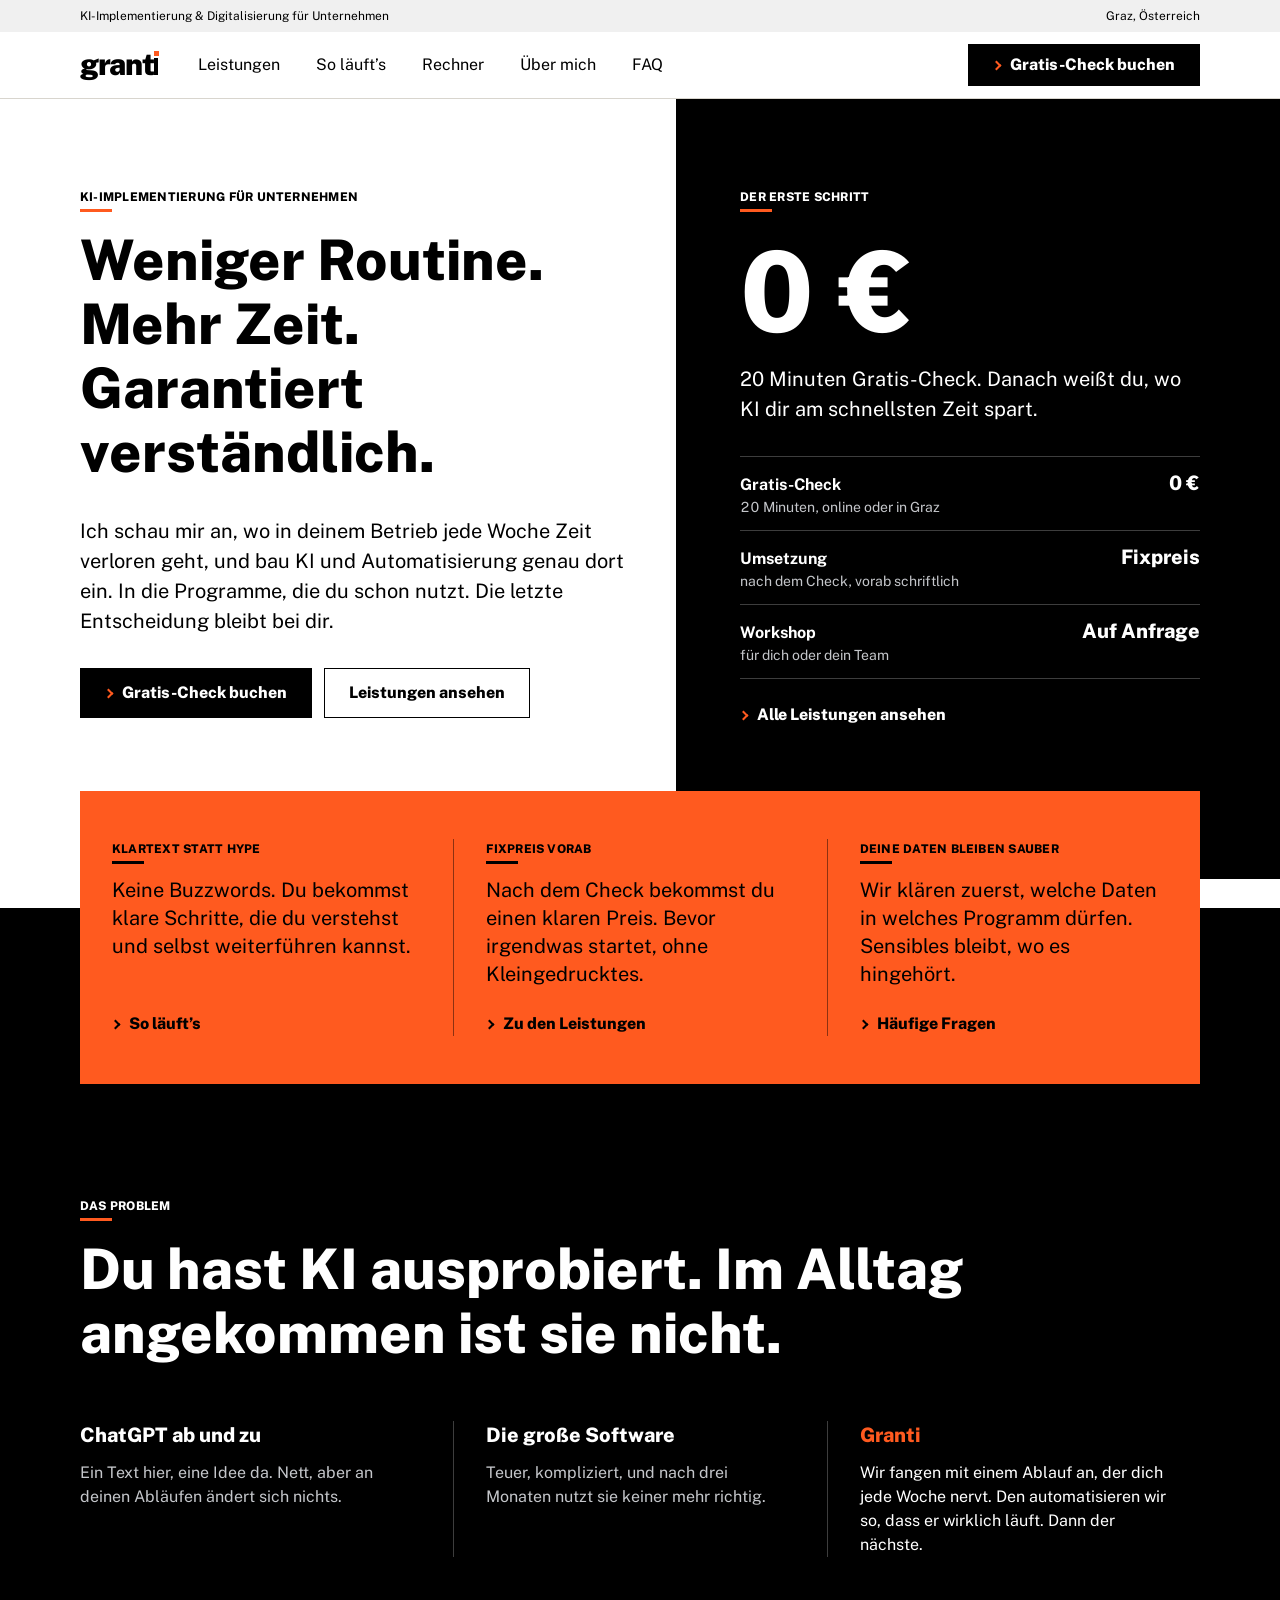
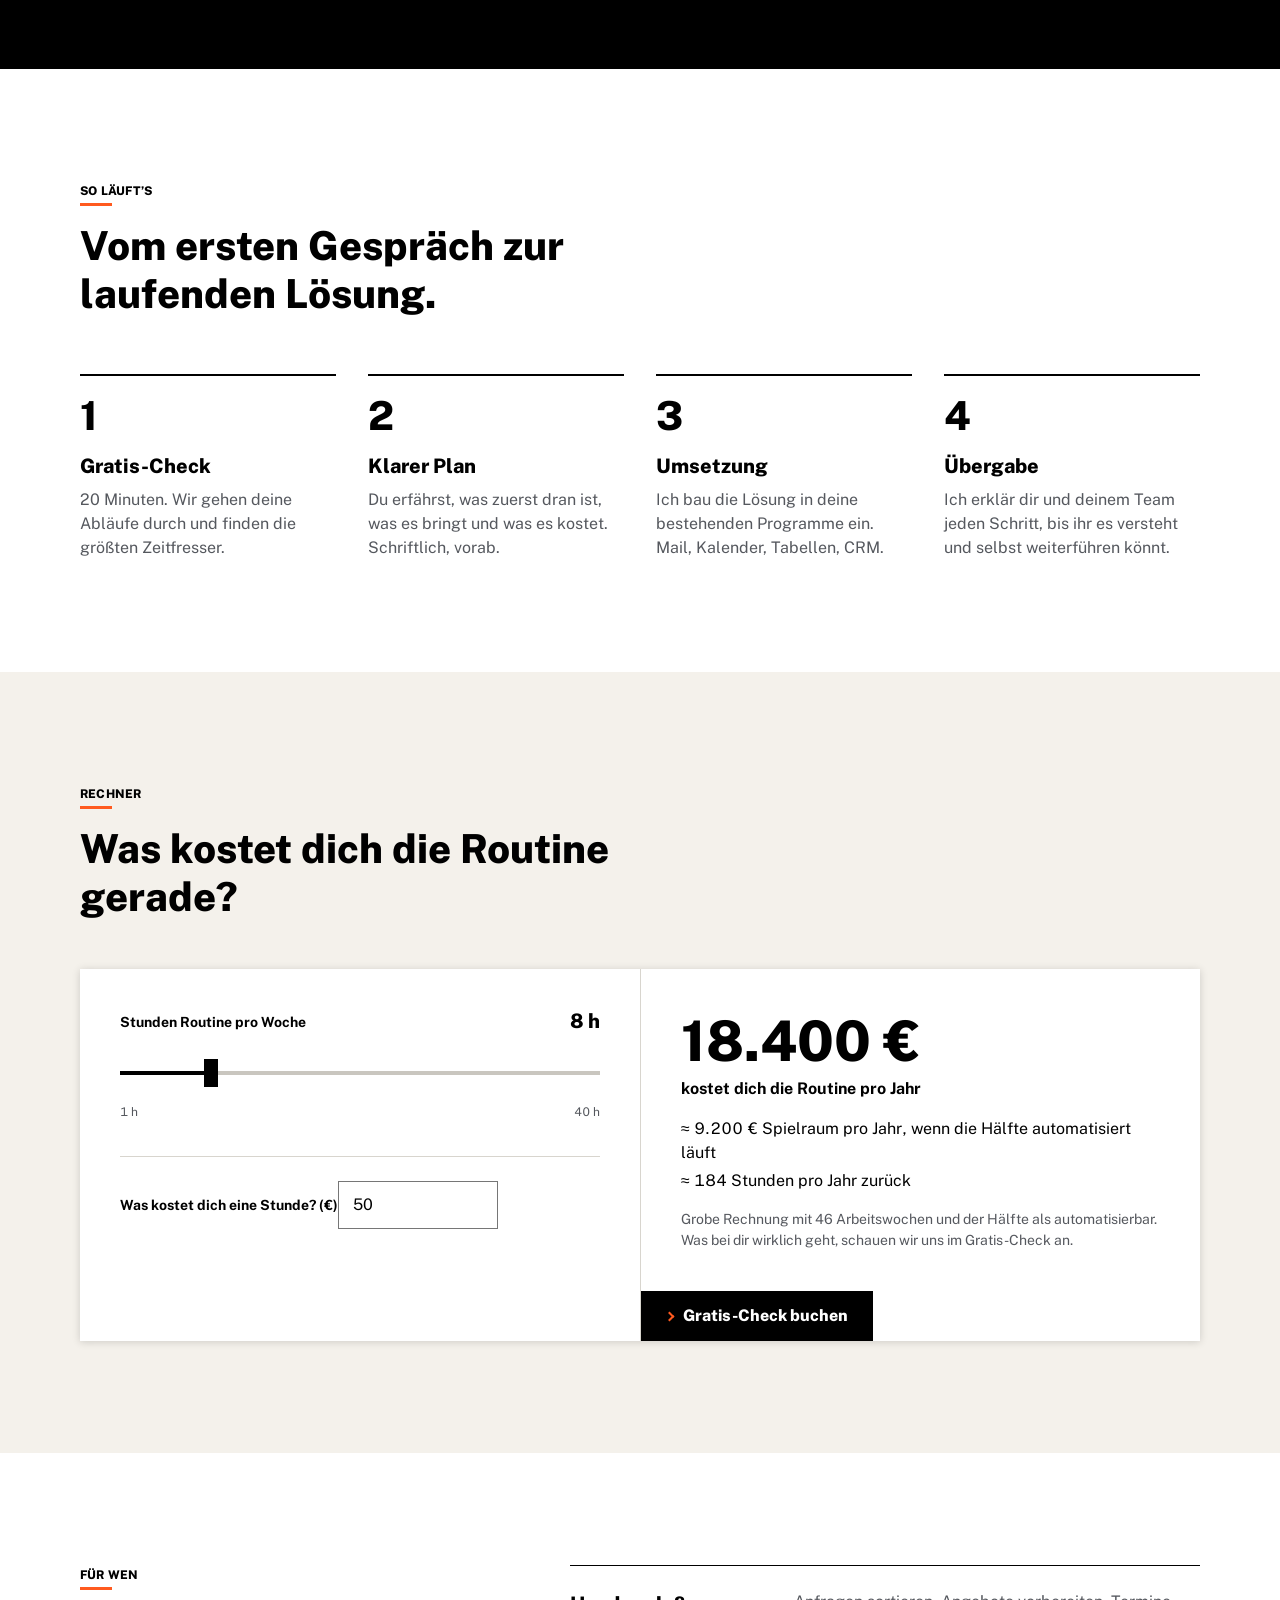
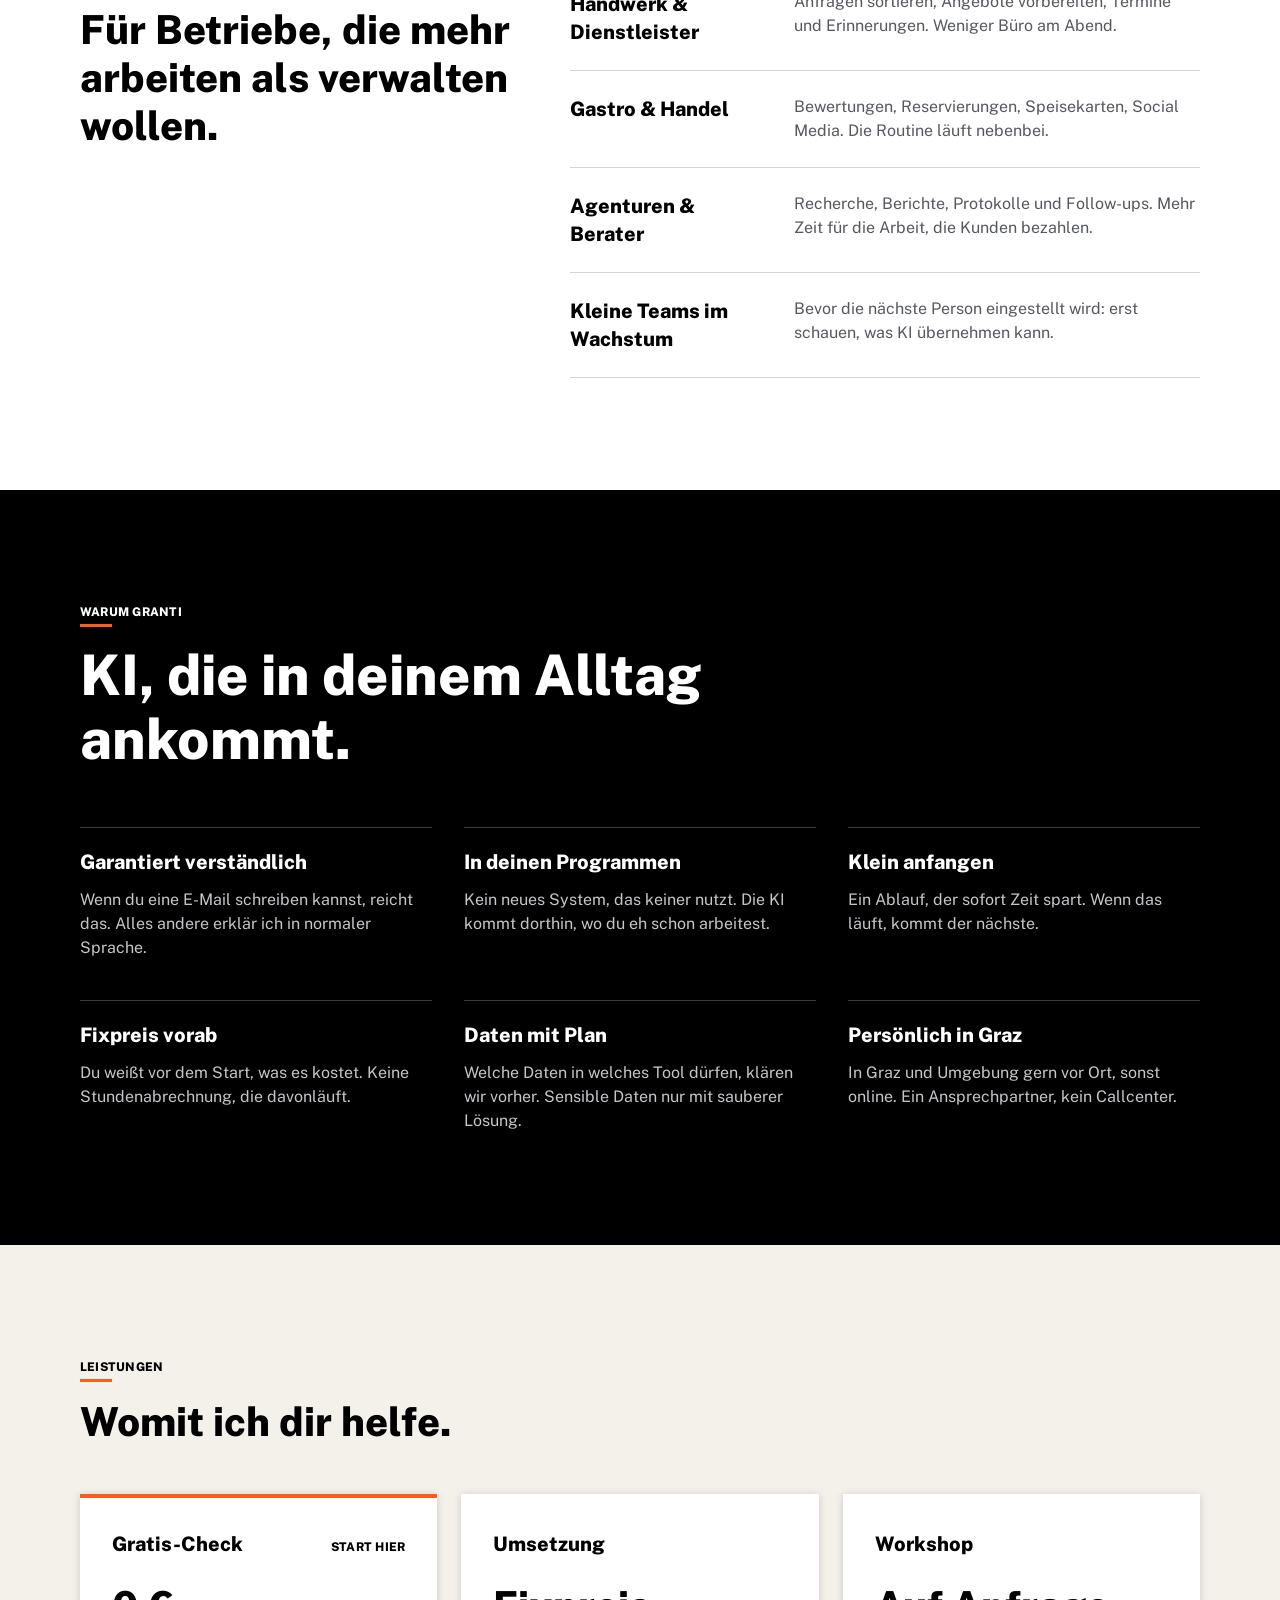
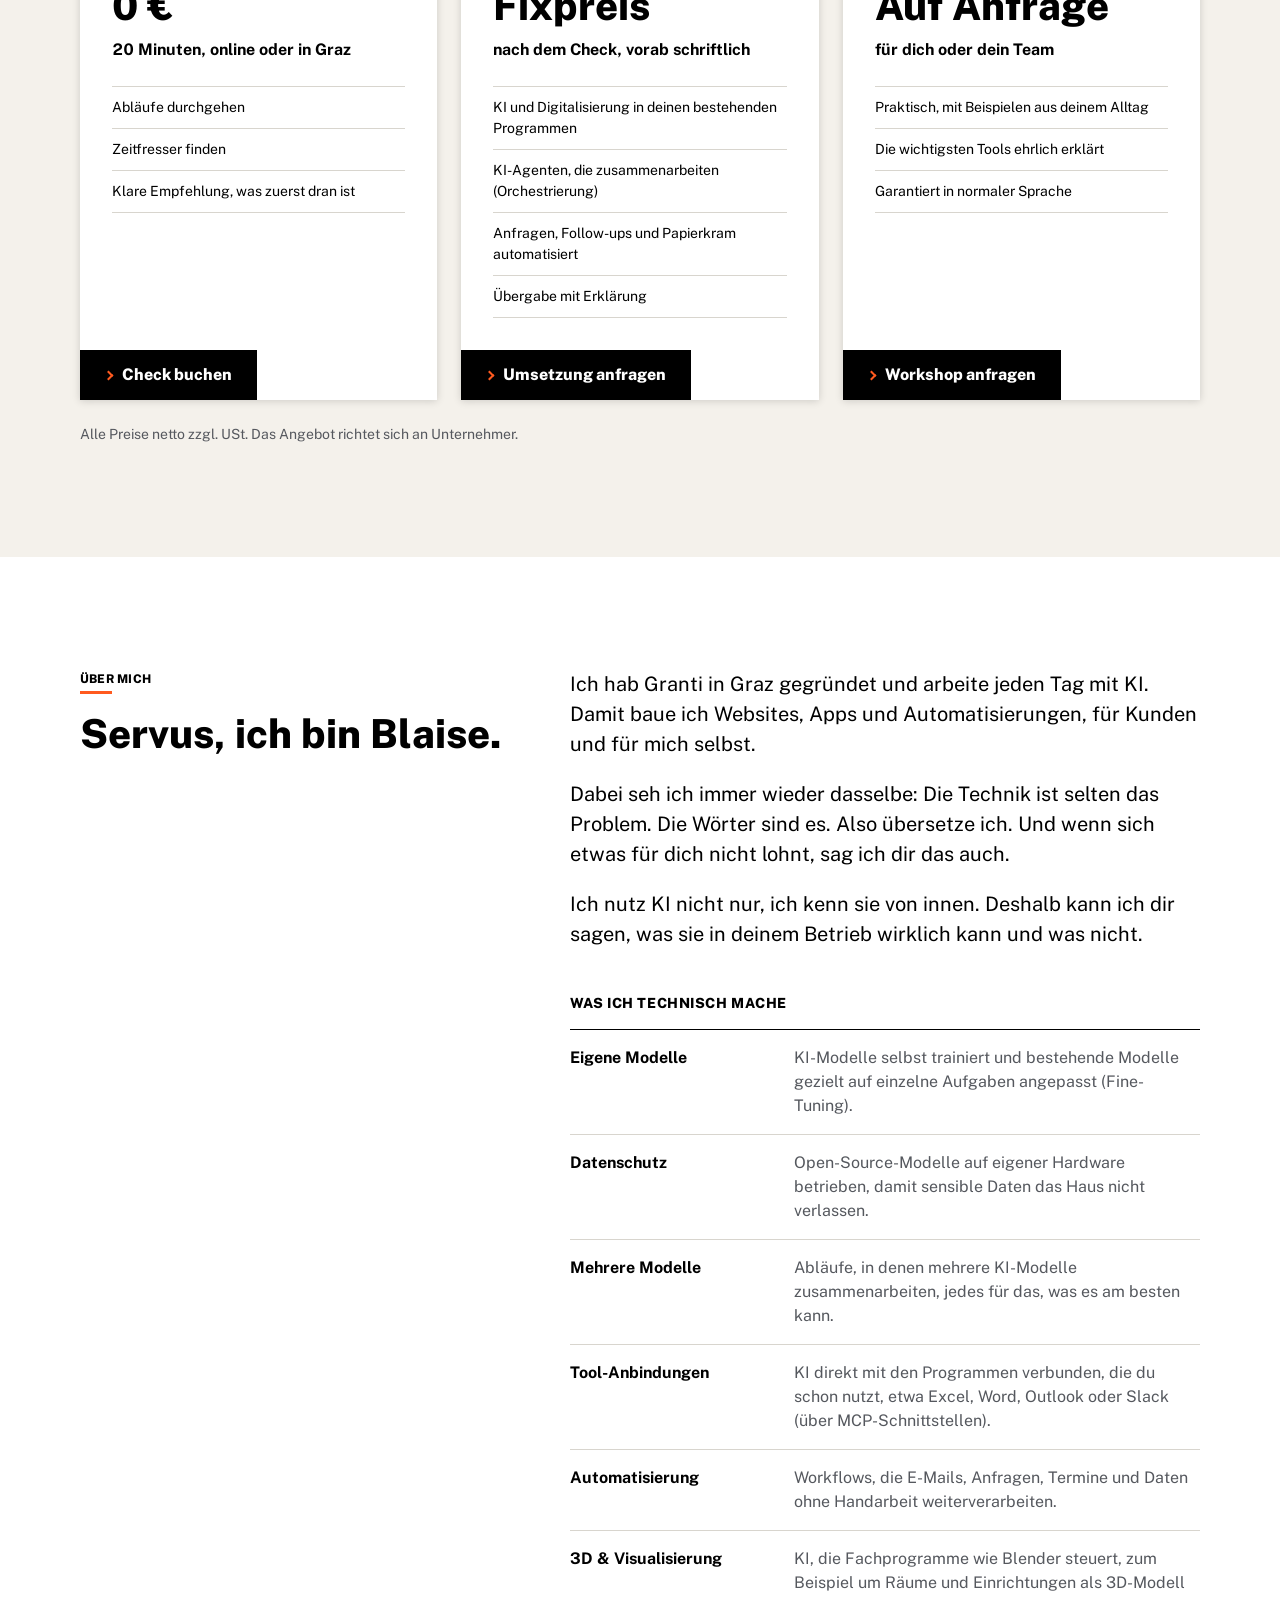
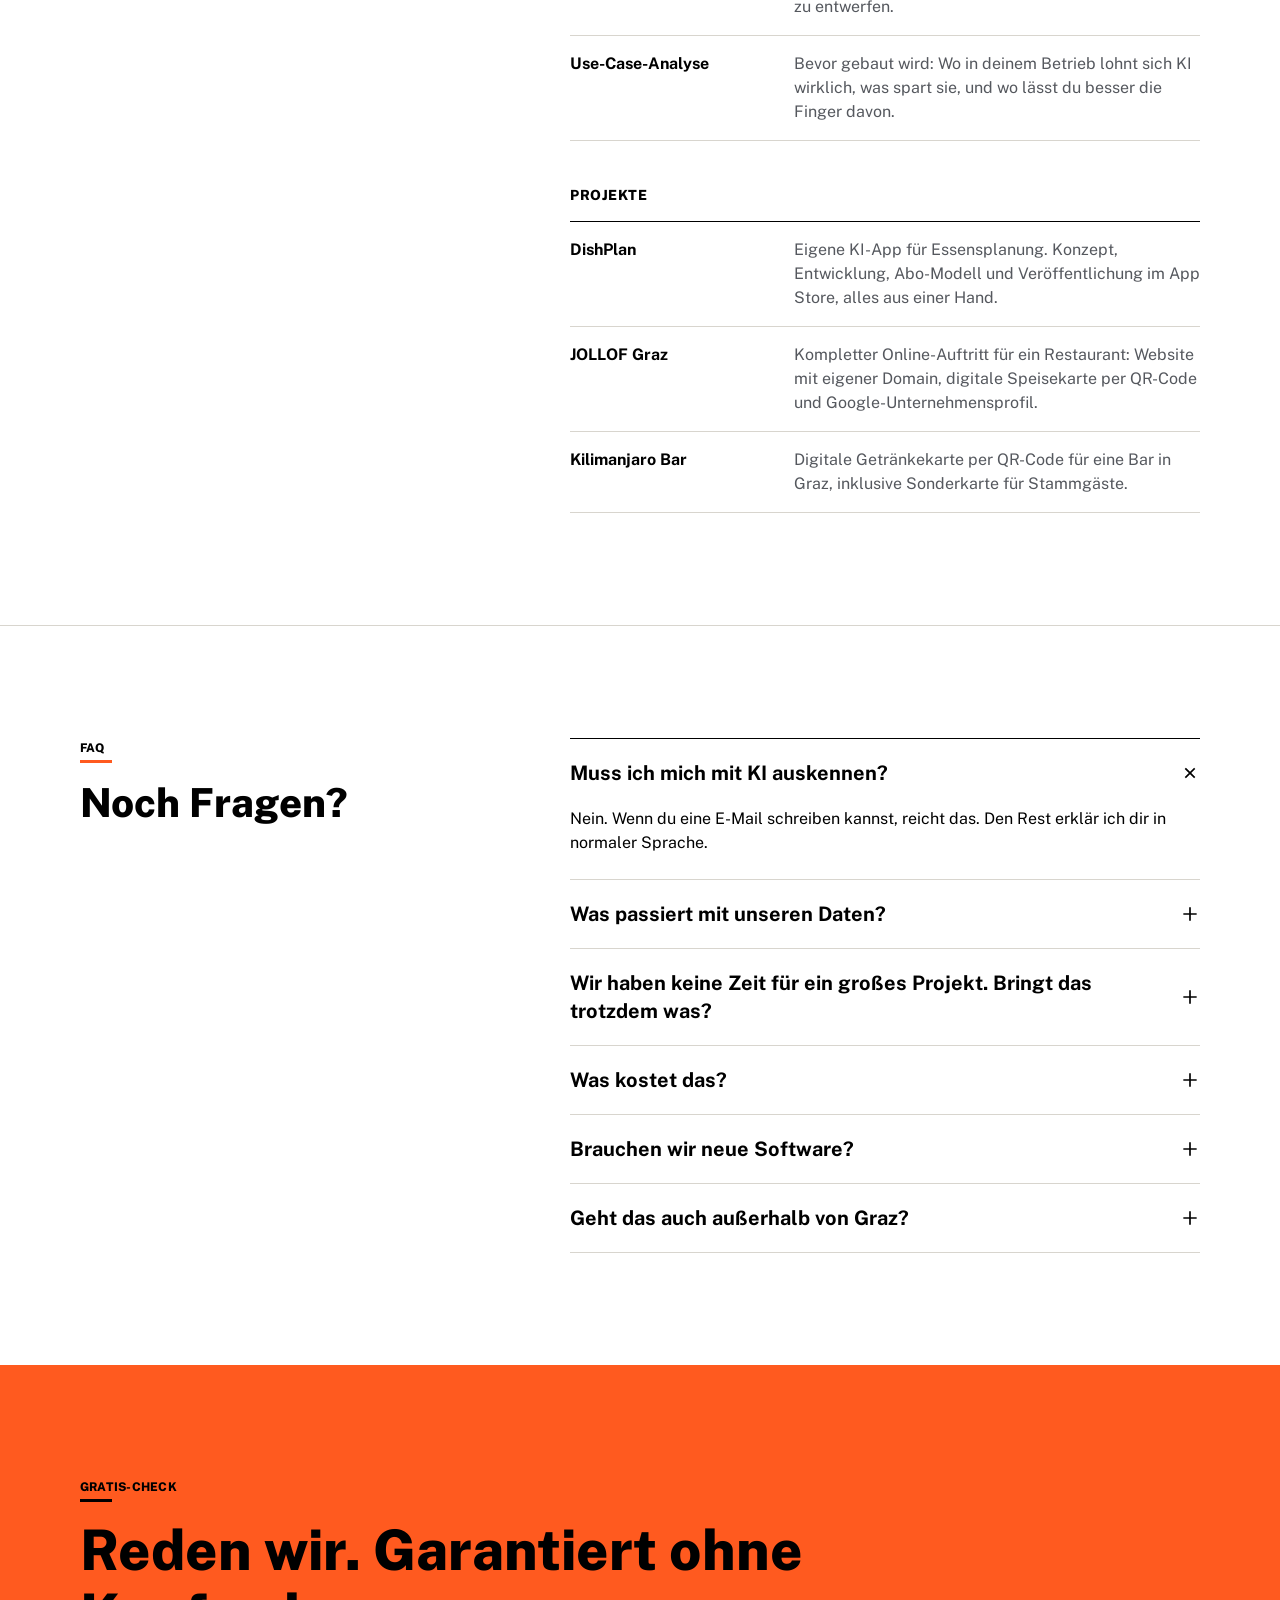
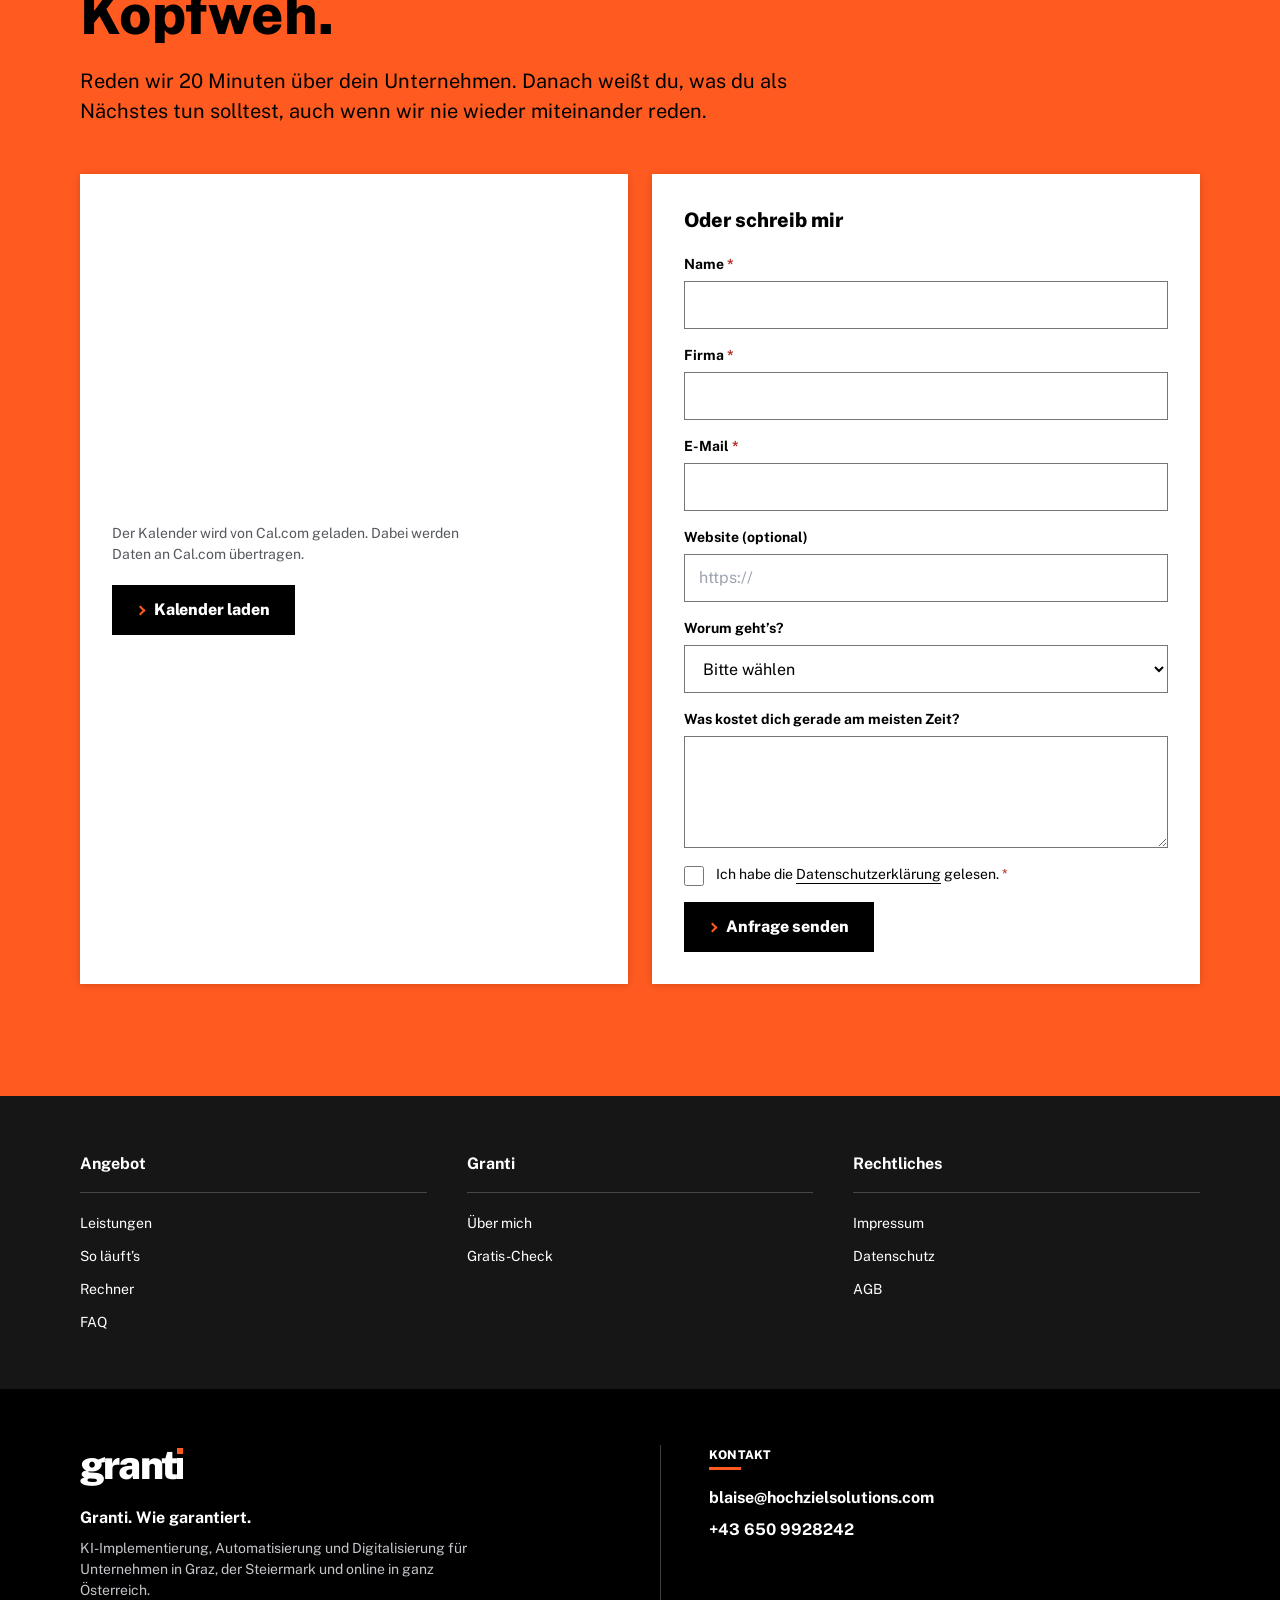
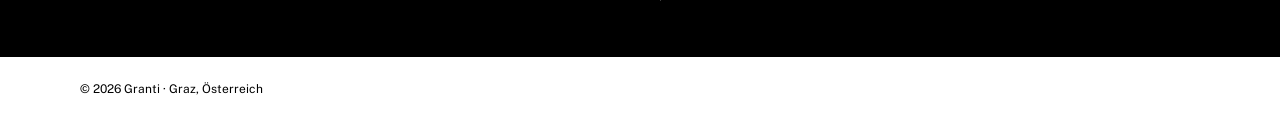
==== agb/index.html @ 9b416ae1 "Website-Update 2026-11-10 18:34" ====
<!doctype html>
<html lang="de-AT"><head>
<meta charset="utf-8">
<meta name="viewport" content="width=device-width, initial-scale=1, viewport-fit=cover">
<title>AGB | Granti</title>
<meta name="description" content="Allgemeine Geschäftsbedingungen von Granti.">
<link rel="canonical" href="https://granti.at/agb">
<meta name="theme-color" content="#ffffff">
<meta name="robots" content="index, follow">
<link rel="icon" href="/favicon.svg" type="image/svg+xml">
<link rel="icon" href="/favicon-32.png" sizes="32x32" type="image/png">
<link rel="icon" href="/favicon-16.png" sizes="16x16" type="image/png">
<link rel="apple-touch-icon" href="/favicon-180.png">
<meta property="og:type" content="website">
<meta property="og:site_name" content="Granti">
<meta property="og:locale" content="de_AT">
<meta property="og:url" content="https://granti.at/agb">
<meta property="og:title" content="AGB | Granti">
<meta property="og:description" content="Allgemeine Geschäftsbedingungen von Granti.">
<meta property="og:image" content="https://granti.at/og.png">
<meta property="og:image:width" content="1200">
<meta property="og:image:height" content="630">
<meta name="twitter:card" content="summary_large_image">
<script type="application/ld+json">
{"@context":"https://schema.org","@graph":[
{"@type":"ProfessionalService","name":"Granti","url":"https://granti.at/","logo":"https://granti.at/favicon-512.png","email":"blaise@hochzielsolutions.com","telephone":"+436509928242","address":{"@type":"PostalAddress","streetAddress":"Schönaugasse 21/10","postalCode":"8010","addressLocality":"Graz","addressCountry":"AT"},"areaServed":"AT"},
{"@type":"Service","name":"KI-Implementierung und Automatisierung","serviceType":"KI-Implementierung","provider":{"@type":"Organization","name":"Granti"},"areaServed":"AT"}
]}
</script>
  <script type="module" crossorigin="" src="/assets/index-zB7XPQHR.js"></script>
  <link rel="stylesheet" crossorigin="" href="/assets/index-B9J1u47z.css">
<link rel="preload" href="/assets/public-sans-latin-wght-normal-DdeTHZLK.woff2" as="font" type="font/woff2" crossorigin=""></head>
<body>
<div id="root"><a href="#inhalt" class="sr-only focus:not-sr-only focus:fixed focus:left-4 focus:top-4 focus:z-[60] btn btn-primary">Zum Inhalt springen</a><div class="wrap hidden h-8 items-center justify-between bg-[#f0f0f0] text-[12px] lg:flex"><span>KI-Implementierung &amp; Digitalisierung für Unternehmen</span><span>Graz, Österreich</span></div><header class="sticky top-0 z-40 border-b border-line bg-white"><div class="wrap flex h-[66px] items-center gap-10"><a class="mr-auto text-black no-underline lg:mr-0" aria-label="Granti, zur Startseite" href="/" data-discover="true"><span class="inline-flex items-baseline font-[850] leading-none tracking-[-.045em] text-[30px]" aria-label="granti">grant<span aria-hidden="true" class="relative ml-[.035em] inline-block h-[.535em] w-[.135em] bg-current"><span class="absolute left-[-.01em] top-[-.235em] h-[.155em] w-[.155em] bg-[#ff5a1f]"></span></span></span></a><nav aria-label="Hauptmenü" class="mr-auto hidden items-center gap-9 lg:flex"><a class="text-[16px] text-black no-underline underline-offset-[22px] hover:underline hover:decoration-2" href="/#leistungen" data-discover="true">Leistungen</a><a class="text-[16px] text-black no-underline underline-offset-[22px] hover:underline hover:decoration-2" href="/#ablauf" data-discover="true">So läuft’s</a><a class="text-[16px] text-black no-underline underline-offset-[22px] hover:underline hover:decoration-2" href="/#rechner" data-discover="true">Rechner</a><a class="text-[16px] text-black no-underline underline-offset-[22px] hover:underline hover:decoration-2" href="/#ueber-mich" data-discover="true">Über mich</a><a class="text-[16px] text-black no-underline underline-offset-[22px] hover:underline hover:decoration-2" href="/#faq" data-discover="true">FAQ</a></nav><a class="btn btn-primary hidden !min-h-[42px] !py-2 sm:inline-flex" href="/#termin" data-discover="true">Gratis-Check buchen</a><button type="button" class="btn btn-ghost !min-h-[44px] !w-[44px] !p-0 lg:hidden" aria-label="Menü öffnen" aria-expanded="false"><svg width="24" height="24" viewBox="0 0 24 24" fill="none" stroke="currentColor" stroke-width="2" stroke-linecap="square" aria-hidden="true"><path d="M4 7h16M4 12h16M4 17h16"></path></svg></button></div></header><main id="inhalt"><section class="wrap py-14 lg:py-20"><div class="max-w-[860px]"><h1>AGB</h1><div class="mt-10 grid gap-8 border-t border-black pt-8"><section><h2 class="!text-[20px] !leading-[28px]">Geltungsbereich</h2><div class="mt-3 grid gap-2"><p>Diese AGB gelten nur für Unternehmer. <span class="ph">[TEXT]</span></p></div></section><section><h2 class="!text-[20px] !leading-[28px]">Leistungsbeschreibung</h2><div class="mt-3 grid gap-2"><p><span class="ph">[TEXT]</span></p></div></section><section><h2 class="!text-[20px] !leading-[28px]">Angebot und Fixpreis</h2><div class="mt-3 grid gap-2"><p><span class="ph">[TEXT]</span></p></div></section><section><h2 class="!text-[20px] !leading-[28px]">Mitwirkung und Datenzugang</h2><div class="mt-3 grid gap-2"><p><span class="ph">[TEXT]</span></p></div></section><section><h2 class="!text-[20px] !leading-[28px]">Haftung</h2><div class="mt-3 grid gap-2"><p><span class="ph">[TEXT]</span></p></div></section><section><h2 class="!text-[20px] !leading-[28px]">Gerichtsstand</h2><div class="mt-3 grid gap-2"><p>Gerichtsstand ist Graz. <span class="ph">[TEXT]</span></p></div></section></div></div></section></main><footer><div class="on-ink wrap py-14"><nav aria-label="Fußzeile" class="grid gap-10 md:grid-cols-3"><div><p class="border-b border-line pb-4 font-bold">Angebot</p><ul class="mt-5 grid gap-3 text-[14px] leading-[21px]"><li><a class="text-white no-underline underline-offset-4 hover:underline" href="/#leistungen" data-discover="true">Leistungen</a></li><li><a class="text-white no-underline underline-offset-4 hover:underline" href="/#ablauf" data-discover="true">So läuft’s</a></li><li><a class="text-white no-underline underline-offset-4 hover:underline" href="/#rechner" data-discover="true">Rechner</a></li><li><a class="text-white no-underline underline-offset-4 hover:underline" href="/#faq" data-discover="true">FAQ</a></li></ul></div><div><p class="border-b border-line pb-4 font-bold">Granti</p><ul class="mt-5 grid gap-3 text-[14px] leading-[21px]"><li><a class="text-white no-underline underline-offset-4 hover:underline" href="/#ueber-mich" data-discover="true">Über mich</a></li><li><a class="text-white no-underline underline-offset-4 hover:underline" href="/#termin" data-discover="true">Gratis-Check</a></li></ul></div><div><p class="border-b border-line pb-4 font-bold">Rechtliches</p><ul class="mt-5 grid gap-3 text-[14px] leading-[21px]"><li><a class="text-white no-underline underline-offset-4 hover:underline" href="/impressum" data-discover="true">Impressum</a></li><li><a class="text-white no-underline underline-offset-4 hover:underline" href="/datenschutz" data-discover="true">Datenschutz</a></li><li><a class="text-white no-underline underline-offset-4 hover:underline" href="/agb" data-discover="true">AGB</a></li></ul></div></nav></div><div class="on-dark wrap grid gap-10 py-14 md:grid-cols-2"><div><span class="inline-flex items-baseline font-[850] leading-none tracking-[-.045em] text-[40px]" aria-label="granti">grant<span aria-hidden="true" class="relative ml-[.035em] inline-block h-[.535em] w-[.135em] bg-current"><span class="absolute left-[-.01em] top-[-.235em] h-[.155em] w-[.155em] bg-[#ff5a1f]"></span></span></span><p class="mt-5 font-bold">Granti. Wie garantiert.</p><p class="mt-2 max-w-[46ch] text-[14px] leading-[21px] text-muted">KI-Implementierung, Automatisierung und Digitalisierung für Unternehmen in Graz, der Steiermark und online in ganz Österreich.</p></div><div class="md:border-l md:border-line md:pl-12"><p class="eyebrow">Kontakt</p><p class="mt-4 font-bold"><a href="mailto:blaise@hochzielsolutions.com" class="text-white no-underline underline-offset-4 hover:underline">blaise@hochzielsolutions.com</a></p><p class="mt-2 font-bold"><a href="tel:+436509928242" class="text-white no-underline underline-offset-4 hover:underline">+43 650 9928242</a></p></div></div><div class="wrap py-5 text-[12px]">© 2026 Granti · Graz, Österreich</div></footer></div>


</body></html>
---- assets/index-B9J1u47z.css ----
@font-face{font-family:Public Sans Variable;font-style:normal;font-display:swap;font-weight:100 900;src:url(/assets/public-sans-vietnamese-wght-normal-CtlIRbEm.woff2)format("woff2-variations");unicode-range:U+102-103,U+110-111,U+128-129,U+168-169,U+1A0-1A1,U+1AF-1B0,U+300-301,U+303-304,U+308-309,U+323,U+329,U+1EA0-1EF9,U+20AB}@font-face{font-family:Public Sans Variable;font-style:normal;font-display:swap;font-weight:100 900;src:url(/assets/public-sans-latin-ext-wght-normal-MQgHevqp.woff2)format("woff2-variations");unicode-range:U+100-2BA,U+2BD-2C5,U+2C7-2CC,U+2CE-2D7,U+2DD-2FF,U+304,U+308,U+329,U+1D00-1DBF,U+1E00-1E9F,U+1EF2-1EFF,U+2020,U+20A0-20AB,U+20AD-20C0,U+2113,U+2C60-2C7F,U+A720-A7FF}@font-face{font-family:Public Sans Variable;font-style:normal;font-display:swap;font-weight:100 900;src:url(/assets/public-sans-latin-wght-normal-DdeTHZLK.woff2)format("woff2-variations");unicode-range:U+??,U+131,U+152-153,U+2BB-2BC,U+2C6,U+2DA,U+2DC,U+304,U+308,U+329,U+2000-206F,U+20AC,U+2122,U+2191,U+2193,U+2212,U+2215,U+FEFF,U+FFFD}*,:before,:after,::backdrop{--tw-border-spacing-x:0;--tw-border-spacing-y:0;--tw-translate-x:0;--tw-translate-y:0;--tw-rotate:0;--tw-skew-x:0;--tw-skew-y:0;--tw-scale-x:1;--tw-scale-y:1;--tw-pan-x: ;--tw-pan-y: ;--tw-pinch-zoom: ;--tw-scroll-snap-strictness:proximity;--tw-gradient-from-position: ;--tw-gradient-via-position: ;--tw-gradient-to-position: ;--tw-ordinal: ;--tw-slashed-zero: ;--tw-numeric-figure: ;--tw-numeric-spacing: ;--tw-numeric-fraction: ;--tw-ring-inset: ;--tw-ring-offset-width:0px;--tw-ring-offset-color:#fff;--tw-ring-color:#3b82f680;--tw-ring-offset-shadow:0 0 #0000;--tw-ring-shadow:0 0 #0000;--tw-shadow:0 0 #0000;--tw-shadow-colored:0 0 #0000;--tw-blur: ;--tw-brightness: ;--tw-contrast: ;--tw-grayscale: ;--tw-hue-rotate: ;--tw-invert: ;--tw-saturate: ;--tw-sepia: ;--tw-drop-shadow: ;--tw-backdrop-blur: ;--tw-backdrop-brightness: ;--tw-backdrop-contrast: ;--tw-backdrop-grayscale: ;--tw-backdrop-hue-rotate: ;--tw-backdrop-invert: ;--tw-backdrop-opacity: ;--tw-backdrop-saturate: ;--tw-backdrop-sepia: ;--tw-contain-size: ;--tw-contain-layout: ;--tw-contain-paint: ;--tw-contain-style: }*,:before,:after{box-sizing:border-box;border:0 solid #e5e7eb}:before,:after{--tw-content:""}html,:host{-webkit-text-size-adjust:100%;tab-size:4;font-feature-settings:normal;font-variation-settings:normal;-webkit-tap-highlight-color:transparent;font-family:ui-sans-serif,system-ui,sans-serif,Apple Color Emoji,Segoe UI Emoji,Segoe UI Symbol,Noto Color Emoji;line-height:1.5}body{line-height:inherit;margin:0}hr{height:0;color:inherit;border-top-width:1px}abbr:where([title]){-webkit-text-decoration:underline dotted;text-decoration:underline dotted}h1,h2,h3,h4,h5,h6{font-size:inherit;font-weight:inherit}a{color:inherit;-webkit-text-decoration:inherit;text-decoration:inherit}b,strong{font-weight:bolder}code,kbd,samp,pre{font-feature-settings:normal;font-variation-settings:normal;font-family:ui-monospace,SFMono-Regular,Menlo,Monaco,Consolas,Liberation Mono,Courier New,monospace;font-size:1em}small{font-size:80%}sub,sup{vertical-align:baseline;font-size:75%;line-height:0;position:relative}sub{bottom:-.25em}sup{top:-.5em}table{text-indent:0;border-color:inherit;border-collapse:collapse}button,input,optgroup,select,textarea{font-feature-settings:inherit;font-variation-settings:inherit;font-family:inherit;font-size:100%;font-weight:inherit;line-height:inherit;letter-spacing:inherit;color:inherit;margin:0;padding:0}button,select{text-transform:none}button,input:where([type=button]),input:where([type=reset]),input:where([type=submit]){-webkit-appearance:button;background-color:#0000;background-image:none}:-moz-focusring{outline:auto}:-moz-ui-invalid{box-shadow:none}progress{vertical-align:baseline}::-webkit-inner-spin-button{height:auto}::-webkit-outer-spin-button{height:auto}[type=search]{-webkit-appearance:textfield;outline-offset:-2px}::-webkit-search-decoration{-webkit-appearance:none}::-webkit-file-upload-button{-webkit-appearance:button;font:inherit}summary{display:list-item}blockquote,dl,dd,h1,h2,h3,h4,h5,h6,hr,figure,p,pre{margin:0}fieldset{margin:0;padding:0}legend{padding:0}ol,ul,menu{margin:0;padding:0;list-style:none}dialog{padding:0}textarea{resize:vertical}input::-moz-placeholder{opacity:1;color:#9ca3af}textarea::-moz-placeholder{opacity:1;color:#9ca3af}input::placeholder,textarea::placeholder{opacity:1;color:#9ca3af}button,[role=button]{cursor:pointer}:disabled{cursor:default}img,svg,video,canvas,audio,iframe,embed,object{vertical-align:middle;display:block}img,video{max-width:100%;height:auto}[hidden]:where(:not([hidden=until-found])){display:none}.num{font-variant-numeric:lining-nums tabular-nums}.stat{font-variant-numeric:lining-nums;font-weight:800}.lead{font-size:16px;line-height:24px}@media (width>=768px){.lead{font-size:20px;line-height:30px}}.eyebrow{--eyebrow-line:var(--accent);letter-spacing:.02em;text-transform:uppercase;font-size:12px;font-weight:800;line-height:20px}.eyebrow:after{content:"";background:var(--eyebrow-line);width:32px;height:3px;margin-top:2px;display:block}.wrap{width:100%;padding-inline:var(--gutter)}.sec{padding-block:72px;position:relative}@media (width>=1024px){.sec{padding-block:112px}}.on-dark{--text:#fff;--muted:#c4c6ca;--line:#3d3d3d;--ph-fg:#ffc9b3;--ph-bg:#ff5a1f2e;color:#fff;background:#000}.on-ink{--text:#fff;--muted:#c4c6ca;--line:#474747;color:#fff;background:#161616}.on-stone{background:var(--stone)}.on-accent{--text:#000;--muted:#1c1c1c;--line:#00000073;background:var(--accent);color:#000}.on-accent .eyebrow{--eyebrow-line:#000}.card{--text:#000;--muted:#55585e;--line:#d8d5ce;--ph-fg:#8f2c05;--ph-bg:#ff5a1f1f;color:#000;background:#fff;box-shadow:0 1px 8px #00000029}.btn{text-align:left;cursor:pointer;border:1px solid #0000;border-radius:0;justify-content:center;align-items:center;gap:10px;min-height:48px;padding:12px 24px;font-size:16px;font-weight:800;line-height:24px;text-decoration:none;transition:background-color .12s,color .12s,border-color .12s;display:inline-flex}.btn-primary{color:#fff;background:#000;border-color:#000}.btn-primary:before,.link-arrow:before{content:"";border-top:2px solid var(--accent);border-right:2px solid var(--accent);flex:none;width:7px;height:7px;transform:rotate(45deg)}.btn-primary:hover{color:#000;background:#fff}.btn-ghost{color:var(--text);border-color:var(--text);background:0 0}.btn-ghost:hover{background:var(--text);color:#fff}.btn[disabled]{opacity:.6;cursor:wait}.link-arrow{color:inherit;align-items:center;gap:10px;font-weight:800;text-decoration:none;display:inline-flex}.link-arrow:hover{text-underline-offset:4px;text-decoration:underline}.on-accent .link-arrow:before{border-color:#000}.ph{color:var(--ph-fg);background:var(--ph-bg);border-bottom:1px dashed;padding-inline:2px}.field{gap:6px;display:grid}.field label,.label{font-size:14px;font-weight:700;line-height:21px}.\!label{font-size:14px!important;font-weight:700!important;line-height:21px!important}.input{width:100%;min-height:48px;font:inherit;color:#000;background:#fff;border:1px solid #767676;border-radius:0;padding:10px 14px;font-size:16px}.input:hover{border-color:#000}.input[aria-invalid=true]{border-color:var(--err);box-shadow:inset 0 0 0 1px var(--err)}textarea.input{resize:vertical;min-height:112px}.err{color:var(--err);font-size:14px;line-height:21px}.req{color:var(--err)}.check{accent-color:#000;flex:none;width:20px;height:20px;margin-top:2px}.sr-only{clip:rect(0, 0, 0, 0);white-space:nowrap;border-width:0;width:1px;height:1px;margin:-1px;padding:0;position:absolute;overflow:hidden}.fixed{position:fixed}.absolute{position:absolute}.relative{position:relative}.sticky{position:sticky}.inset-0{inset:0}.-left-\[9999px\]{left:-9999px}.left-\[-\.01em\]{left:-.01em}.top-0{top:0}.top-\[-\.235em\]{top:-.235em}.z-40{z-index:40}.z-50{z-index:50}.mb-3{margin-bottom:.75rem}.mb-4{margin-bottom:1rem}.mb-5{margin-bottom:1.25rem}.mb-6{margin-bottom:1.5rem}.ml-\[\.035em\]{margin-left:.035em}.mr-auto{margin-right:auto}.mt-1{margin-top:.25rem}.mt-10{margin-top:2.5rem}.mt-12{margin-top:3rem}.mt-14{margin-top:3.5rem}.mt-2{margin-top:.5rem}.mt-3{margin-top:.75rem}.mt-4{margin-top:1rem}.mt-5{margin-top:1.25rem}.mt-6{margin-top:1.5rem}.mt-8{margin-top:2rem}.mt-auto{margin-top:auto}.block{display:block}.inline-block{display:inline-block}.flex{display:flex}.inline-flex{display:inline-flex}.grid{display:grid}.hidden{display:none}.h-8{height:2rem}.h-\[\.155em\]{height:.155em}.h-\[\.535em\]{height:.535em}.h-\[100dvh\]{height:100dvh}.h-\[66px\]{height:66px}.h-full{height:100%}.\!min-h-\[42px\]{min-height:42px!important}.\!min-h-\[44px\]{min-height:44px!important}.min-h-\[320px\]{min-height:320px}.min-h-\[660px\]{min-height:660px}.\!w-\[160px\]{width:160px!important}.\!w-\[44px\]{width:44px!important}.w-\[\.135em\]{width:.135em}.w-\[\.155em\]{width:.155em}.w-auto{width:auto}.w-full{width:100%}.max-w-\[24ch\]{max-width:24ch}.max-w-\[40ch\]{max-width:40ch}.max-w-\[46ch\]{max-width:46ch}.max-w-\[56ch\]{max-width:56ch}.max-w-\[60ch\]{max-width:60ch}.max-w-\[62ch\]{max-width:62ch}.max-w-\[860px\]{max-width:860px}.flex-1{flex:1}.flex-none{flex:none}.grid-cols-\[1fr_auto\]{grid-template-columns:1fr auto}.flex-col{flex-direction:column}.flex-wrap{flex-wrap:wrap}.items-start{align-items:flex-start}.items-end{align-items:flex-end}.items-center{align-items:center}.items-baseline{align-items:baseline}.items-stretch{align-items:stretch}.justify-center{justify-content:center}.justify-between{justify-content:space-between}.gap-1{gap:.25rem}.gap-10{gap:2.5rem}.gap-2{gap:.5rem}.gap-3{gap:.75rem}.gap-4{gap:1rem}.gap-5{gap:1.25rem}.gap-6{gap:1.5rem}.gap-8{gap:2rem}.gap-9{gap:2.25rem}.gap-x-6{-moz-column-gap:1.5rem;column-gap:1.5rem}.gap-x-8{-moz-column-gap:2rem;column-gap:2rem}.gap-y-10{row-gap:2.5rem}.self-start{align-self:flex-start}.justify-self-start{justify-self:start}.overflow-y-auto{overflow-y:auto}.break-words{overflow-wrap:break-word}.border-b{border-bottom-width:1px}.border-l-4{border-left-width:4px}.border-t{border-top-width:1px}.border-t-2{border-top-width:2px}.border-t-4{border-top-width:4px}.border-accent{border-color:var(--accent)}.border-black{--tw-border-opacity:1;border-color:rgb(0 0 0/var(--tw-border-opacity,1))}.border-line{border-color:var(--line)}.border-transparent{border-color:#0000}.bg-\[\#f0f0f0\]{--tw-bg-opacity:1;background-color:rgb(240 240 240/var(--tw-bg-opacity,1))}.bg-\[\#ff5a1f\]{--tw-bg-opacity:1;background-color:rgb(255 90 31/var(--tw-bg-opacity,1))}.bg-current{background-color:currentColor}.bg-white{--tw-bg-opacity:1;background-color:rgb(255 255 255/var(--tw-bg-opacity,1))}.\!p-0{padding:0!important}.p-4{padding:1rem}.p-6{padding:1.5rem}.p-8{padding:2rem}.\!py-2{padding-top:.5rem!important;padding-bottom:.5rem!important}.px-4{padding-left:1rem;padding-right:1rem}.py-10{padding-top:2.5rem;padding-bottom:2.5rem}.py-12{padding-top:3rem;padding-bottom:3rem}.py-14{padding-top:3.5rem;padding-bottom:3.5rem}.py-2\.5{padding-top:.625rem;padding-bottom:.625rem}.py-3{padding-top:.75rem;padding-bottom:.75rem}.py-4{padding-top:1rem;padding-bottom:1rem}.py-5{padding-top:1.25rem;padding-bottom:1.25rem}.py-6{padding-top:1.5rem;padding-bottom:1.5rem}.py-8{padding-top:2rem;padding-bottom:2rem}.pb-12{padding-bottom:3rem}.pb-4{padding-bottom:1rem}.pb-6{padding-bottom:1.5rem}.pl-5{padding-left:1.25rem}.pt-12{padding-top:3rem}.pt-4{padding-top:1rem}.pt-5{padding-top:1.25rem}.pt-6{padding-top:1.5rem}.pt-8{padding-top:2rem}.text-center{text-align:center}.\!text-\[20px\]{font-size:20px!important}.text-\[12px\]{font-size:12px}.text-\[14px\]{font-size:14px}.text-\[16px\]{font-size:16px}.text-\[20px\]{font-size:20px}.text-\[30px\]{font-size:30px}.text-\[40px\]{font-size:40px}.text-\[72px\]{font-size:72px}.font-\[850\]{font-weight:850}.font-bold{font-weight:700}.font-extrabold{font-weight:800}.uppercase{text-transform:uppercase}.\!leading-\[28px\]{line-height:28px!important}.leading-5{line-height:1.25rem}.leading-\[21px\]{line-height:21px}.leading-\[28px\]{line-height:28px}.leading-\[48px\]{line-height:48px}.leading-none{line-height:1}.tracking-\[-\.045em\]{letter-spacing:-.045em}.tracking-\[\.02em\]{letter-spacing:.02em}.tracking-\[\.04em\]{letter-spacing:.04em}.text-accent{color:var(--accent)}.text-black{--tw-text-opacity:1;color:rgb(0 0 0/var(--tw-text-opacity,1))}.text-muted{color:var(--muted)}.text-ok{color:var(--ok)}.text-white{--tw-text-opacity:1;color:rgb(255 255 255/var(--tw-text-opacity,1))}.underline{text-decoration-line:underline}.no-underline{text-decoration-line:none}.underline-offset-4{text-underline-offset:4px}.underline-offset-\[22px\]{text-underline-offset:22px}.grayscale{--tw-grayscale:grayscale(100%);filter:var(--tw-blur) var(--tw-brightness) var(--tw-contrast) var(--tw-grayscale) var(--tw-hue-rotate) var(--tw-invert) var(--tw-saturate) var(--tw-sepia) var(--tw-drop-shadow)}.filter{filter:var(--tw-blur) var(--tw-brightness) var(--tw-contrast) var(--tw-grayscale) var(--tw-hue-rotate) var(--tw-invert) var(--tw-saturate) var(--tw-sepia) var(--tw-drop-shadow)}.transition{transition-property:color,background-color,border-color,text-decoration-color,fill,stroke,opacity,box-shadow,transform,filter,-webkit-backdrop-filter,backdrop-filter;transition-duration:.15s;transition-timing-function:cubic-bezier(.4,0,.2,1)}:root{--gutter:16px;--stone:#f4f1eb;--text:#000;--muted:#55585e;--line:#d8d5ce;--accent:#ff5a1f;--err:#b3261e;--ok:#0b6b35;--ph-fg:#8f2c05;--ph-bg:#ff5a1f1f}@media (width>=640px){:root{--gutter:32px}}@media (width>=1024px){:root{--gutter:48px}}@media (width>=1280px){:root{--gutter:80px}}@media (width>=1440px){:root{--gutter:calc((100vw - 1280px) / 2)}}html{scroll-behavior:smooth;-webkit-text-size-adjust:100%;scroll-padding-top:88px}body{color:#000;background:#fff;margin:0;font-family:Public Sans Variable,Arial,sans-serif;font-size:16px;line-height:24px;overflow-x:hidden}h1,h2,h3{letter-spacing:normal;font-weight:800}h1{overflow-wrap:break-word;font-size:32px;line-height:40px}h2{font-size:32px;line-height:40px}h3{font-size:20px;line-height:28px}@media (width>=768px){h1{font-size:56px;line-height:64px}h2{font-size:40px;line-height:48px}h2.h-xl{font-size:56px;line-height:64px}}:focus-visible{outline-offset:2px;outline:2px solid #1a56c4}.on-dark :focus-visible,.on-ink :focus-visible{outline-color:#fff}.on-accent :focus-visible{outline-color:#000}.card :focus-visible{outline-color:#1a56c4}::selection{background:var(--accent);color:#000}.band-wrap .wrap{padding-inline:0}@media (width>=1024px){.band-wrap{z-index:1;background:linear-gradient(#0000 0 40%,#000 40%);margin-top:-88px;position:relative}.band-wrap .wrap{padding-inline:var(--gutter)}}input[type=range].range{appearance:none;cursor:pointer;background:0 0;width:100%;height:32px}.range::-webkit-slider-runnable-track{background:linear-gradient(90deg, #000 var(--pct,50%), #c9c6bf var(--pct,50%));height:4px}.range::-moz-range-track{background:#c9c6bf;height:4px}.range::-moz-range-progress{background:#000;height:4px}.range::-webkit-slider-thumb{-webkit-appearance:none;background:#000;border:0;border-radius:0;width:14px;height:28px;margin-top:-12px}.range::-moz-range-thumb{background:#000;border:0;border-radius:0;width:14px;height:28px}.acc-trigger{text-align:left;width:100%;color:var(--text);cursor:pointer;background:0 0;border:0;justify-content:space-between;align-items:center;gap:16px;padding:20px 0;font-size:20px;font-weight:700;line-height:28px;display:flex}.acc-trigger:hover{text-underline-offset:4px;text-decoration:underline}.acc-trigger svg{flex:none;transition:transform .15s}.acc-trigger[data-state=open] svg{transform:rotate(45deg)}@media (prefers-reduced-motion:reduce){html{scroll-behavior:auto}*,:before,:after{transition:none!important;animation:none!important}}.hover\:underline:hover{text-decoration-line:underline}.hover\:decoration-2:hover{text-decoration-thickness:2px}.focus\:not-sr-only:focus{clip:auto;white-space:normal;width:auto;height:auto;margin:0;padding:0;position:static;overflow:visible}.focus\:fixed:focus{position:fixed}.focus\:left-4:focus{left:1rem}.focus\:top-4:focus{top:1rem}.focus\:z-\[60\]:focus{z-index:60}@media (width>=640px){.sm\:inline-flex{display:inline-flex}.sm\:grid-cols-2{grid-template-columns:repeat(2,minmax(0,1fr))}.sm\:grid-cols-\[200px_1fr\]{grid-template-columns:200px 1fr}.sm\:gap-6{gap:1.5rem}}@media (width>=768px){.md\:block{display:block}.md\:grid-cols-2{grid-template-columns:repeat(2,minmax(0,1fr))}.md\:grid-cols-3{grid-template-columns:repeat(3,minmax(0,1fr))}.md\:gap-0{gap:0}.md\:border-l{border-left-width:1px}.md\:border-t-0{border-top-width:0}.md\:border-line{border-color:var(--line)}.md\:p-10{padding:2.5rem}.md\:p-8{padding:2rem}.md\:pl-12{padding-left:3rem}.md\:pl-8{padding-left:2rem}.md\:pr-8{padding-right:2rem}.md\:pt-0{padding-top:0}.md\:text-\[56px\]{font-size:56px}.md\:leading-\[64px\]{line-height:64px}}@media (width>=1024px){.lg\:mr-0{margin-right:0}.lg\:flex{display:flex}.lg\:grid{display:grid}.lg\:hidden{display:none}.lg\:grid-cols-2{grid-template-columns:repeat(2,minmax(0,1fr))}.lg\:grid-cols-3{grid-template-columns:repeat(3,minmax(0,1fr))}.lg\:grid-cols-4{grid-template-columns:repeat(4,minmax(0,1fr))}.lg\:grid-cols-\[1\.12fr_1fr\]{grid-template-columns:1.12fr 1fr}.lg\:grid-cols-\[5fr_7fr\]{grid-template-columns:5fr 7fr}.lg\:gap-8{gap:2rem}.lg\:border-l{border-left-width:1px}.lg\:border-t-0{border-top-width:0}.lg\:px-0{padding-left:0;padding-right:0}.lg\:px-8{padding-left:2rem;padding-right:2rem}.lg\:py-0{padding-top:0;padding-bottom:0}.lg\:py-12{padding-top:3rem;padding-bottom:3rem}.lg\:py-20{padding-top:5rem;padding-bottom:5rem}.lg\:\!pl-16{padding-left:4rem!important}.lg\:\!pr-8{padding-right:2rem!important}.lg\:pb-\[152px\]{padding-bottom:152px}.lg\:pt-\[88px\]{padding-top:88px}.lg\:text-\[112px\]{font-size:112px}}
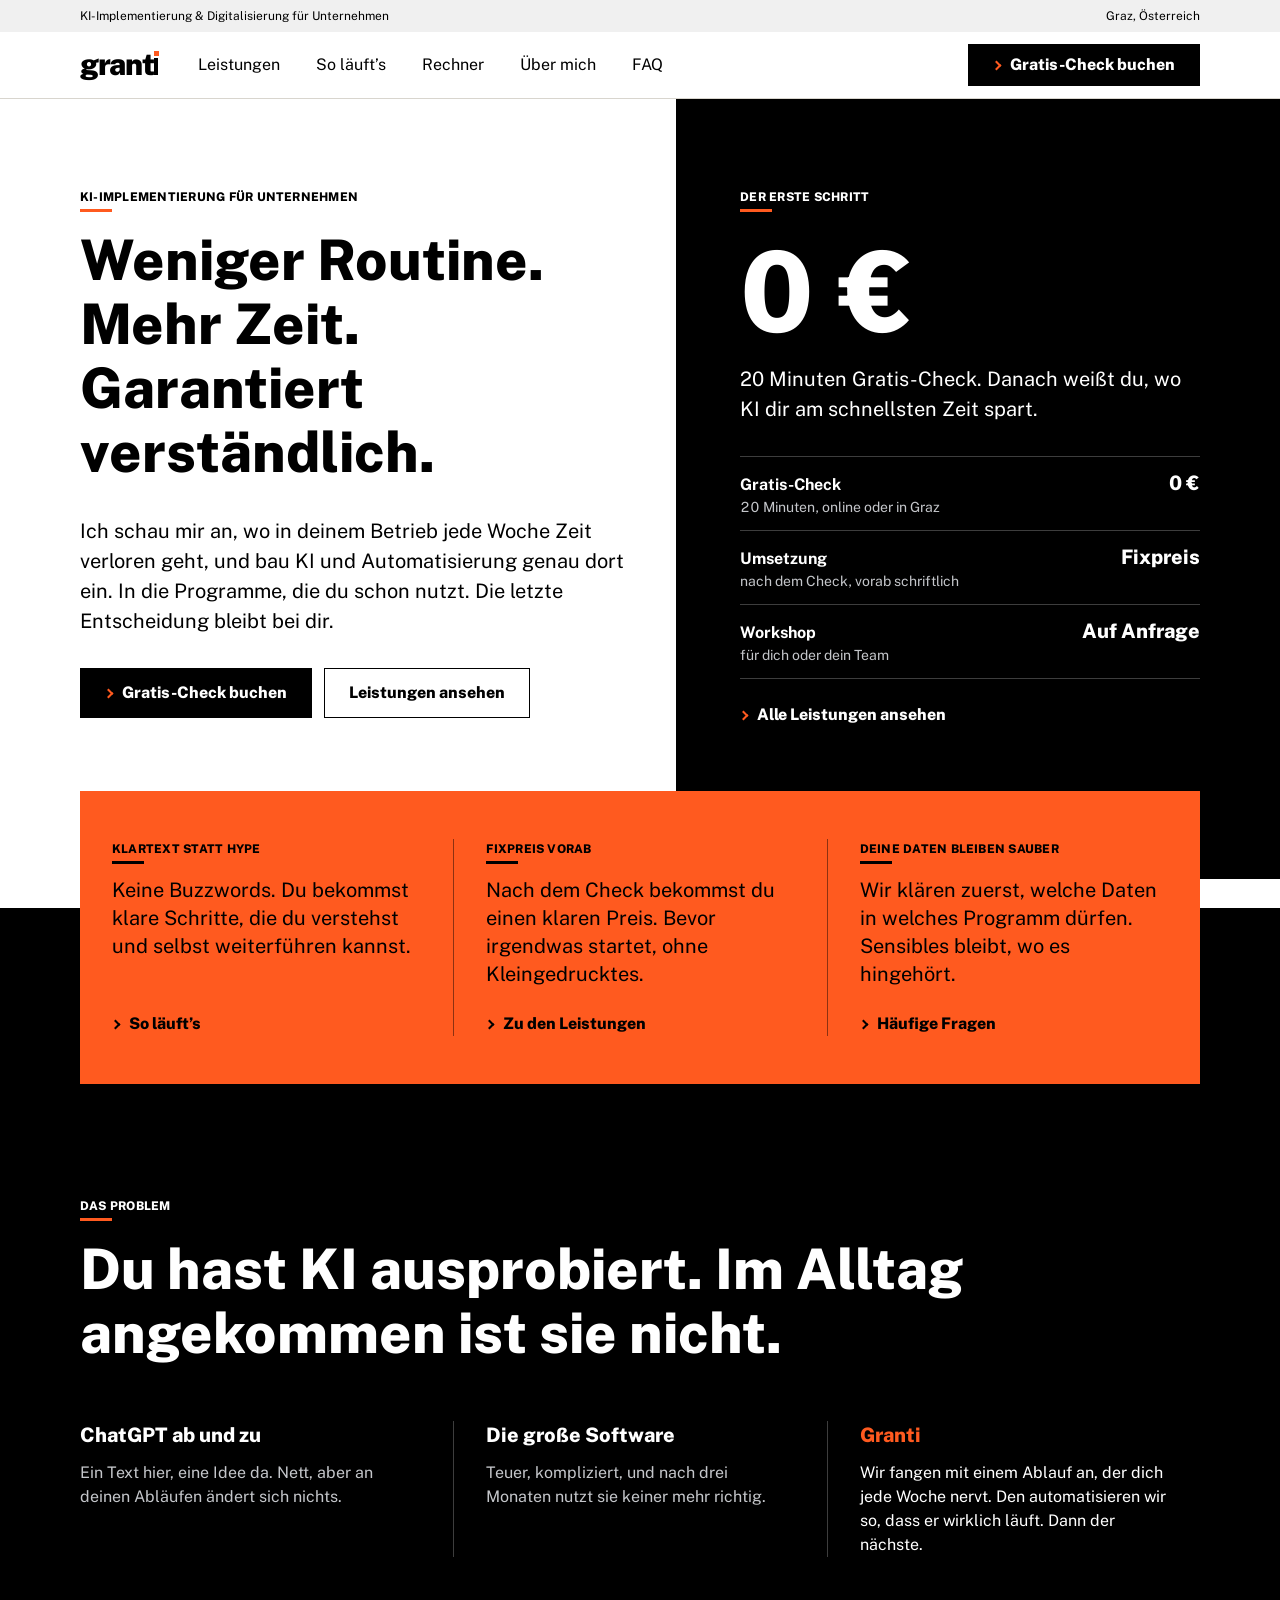
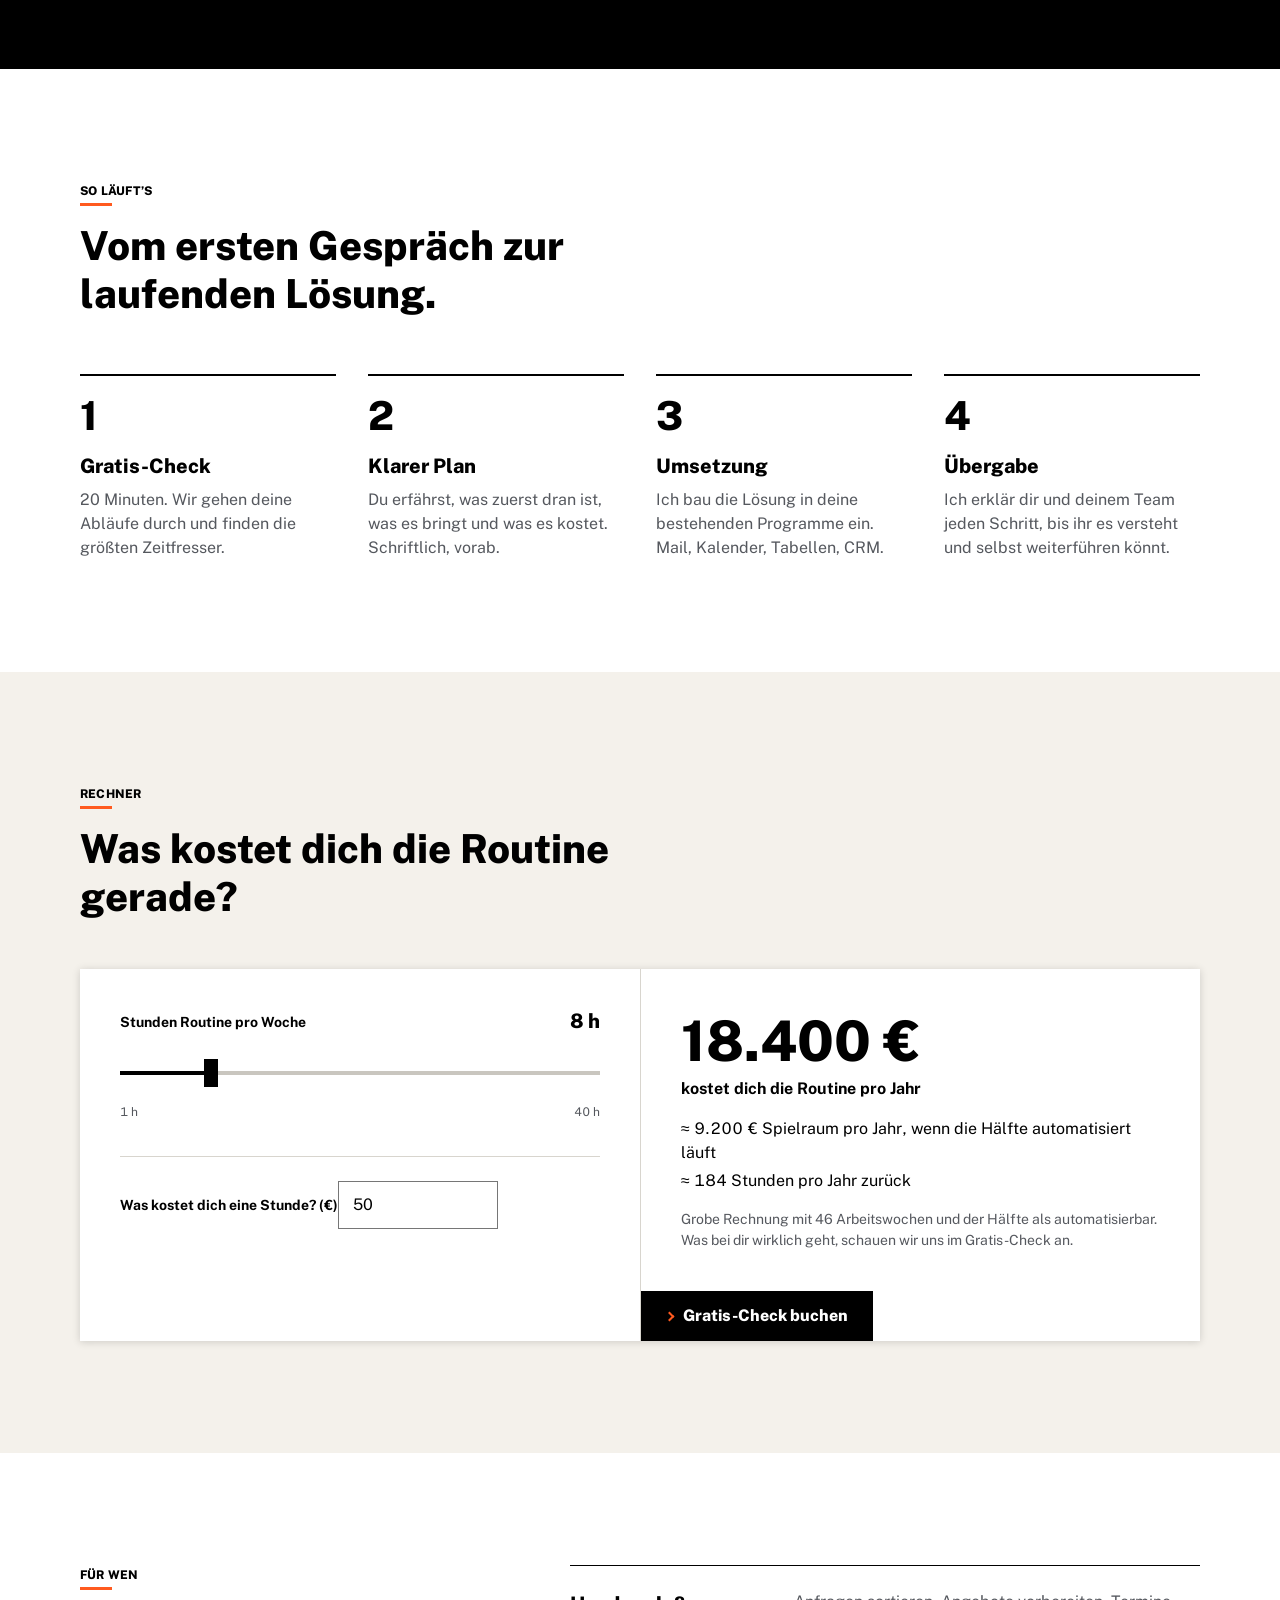
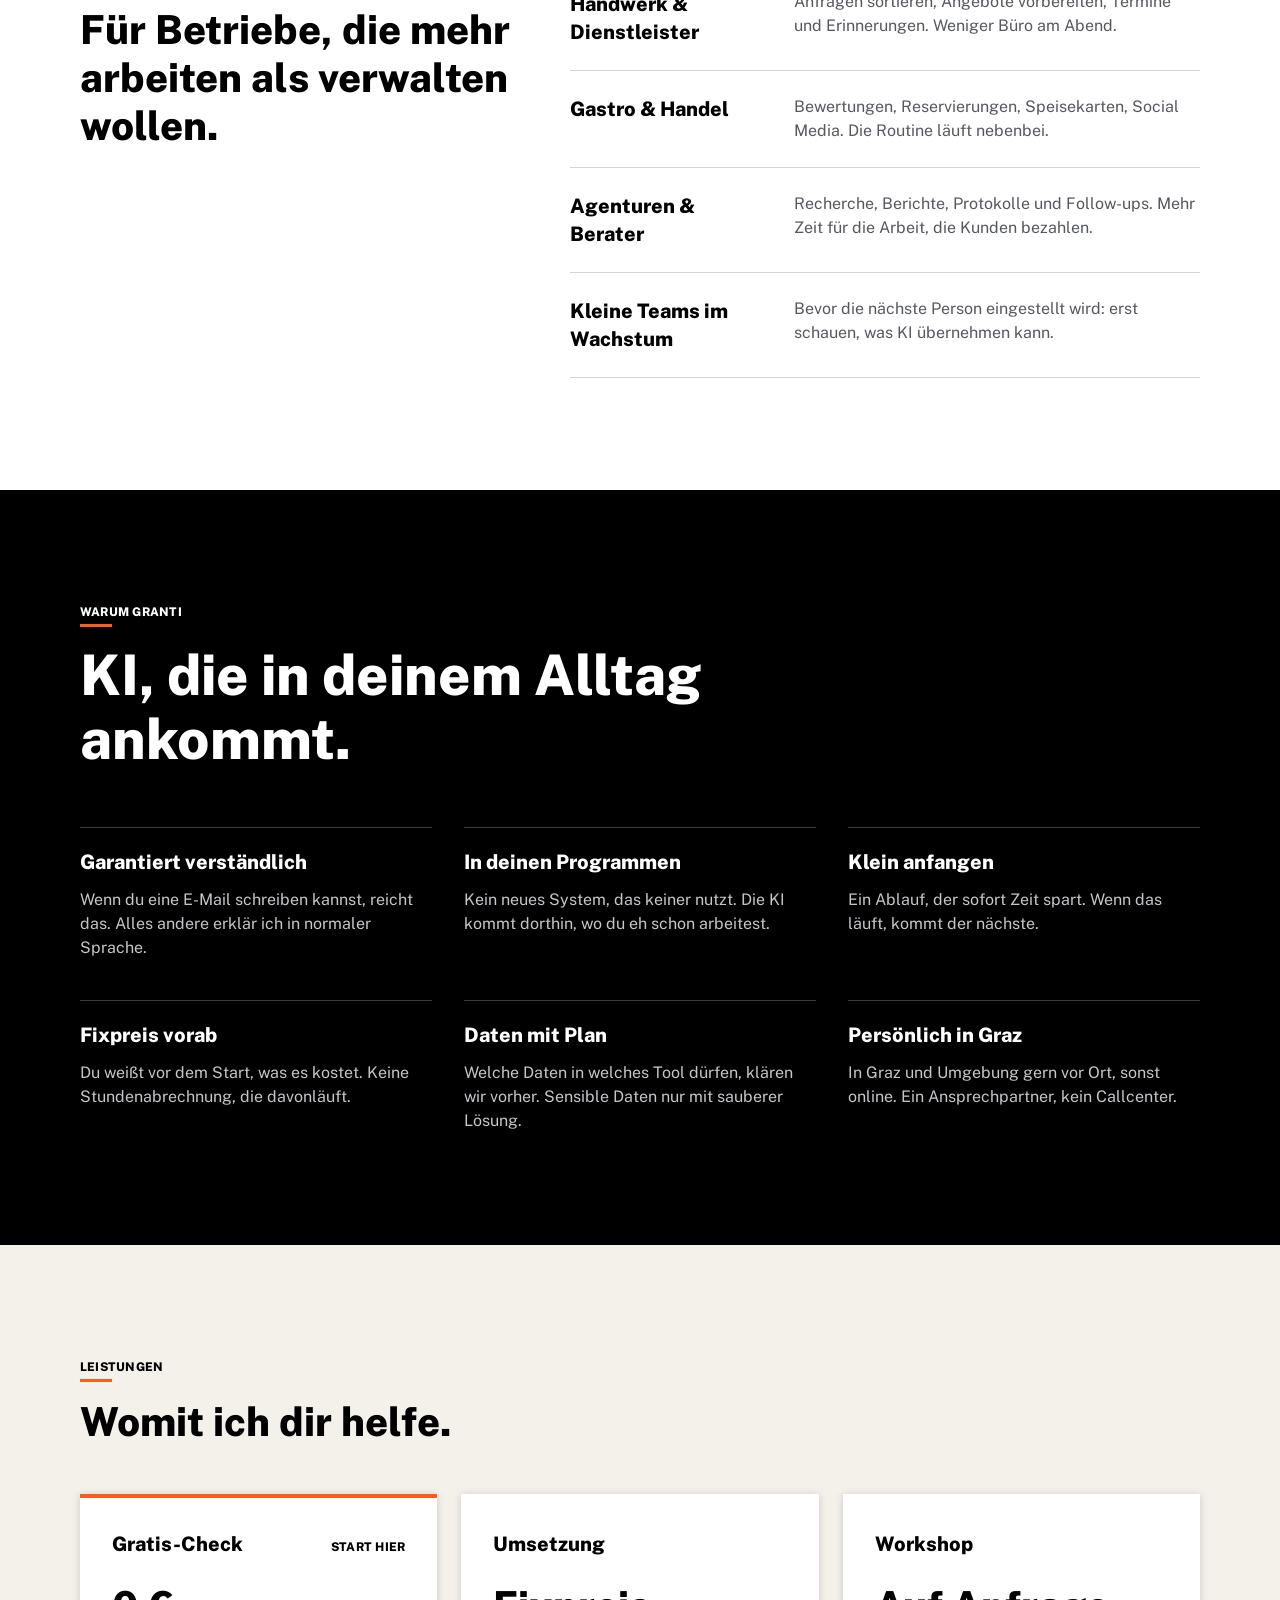
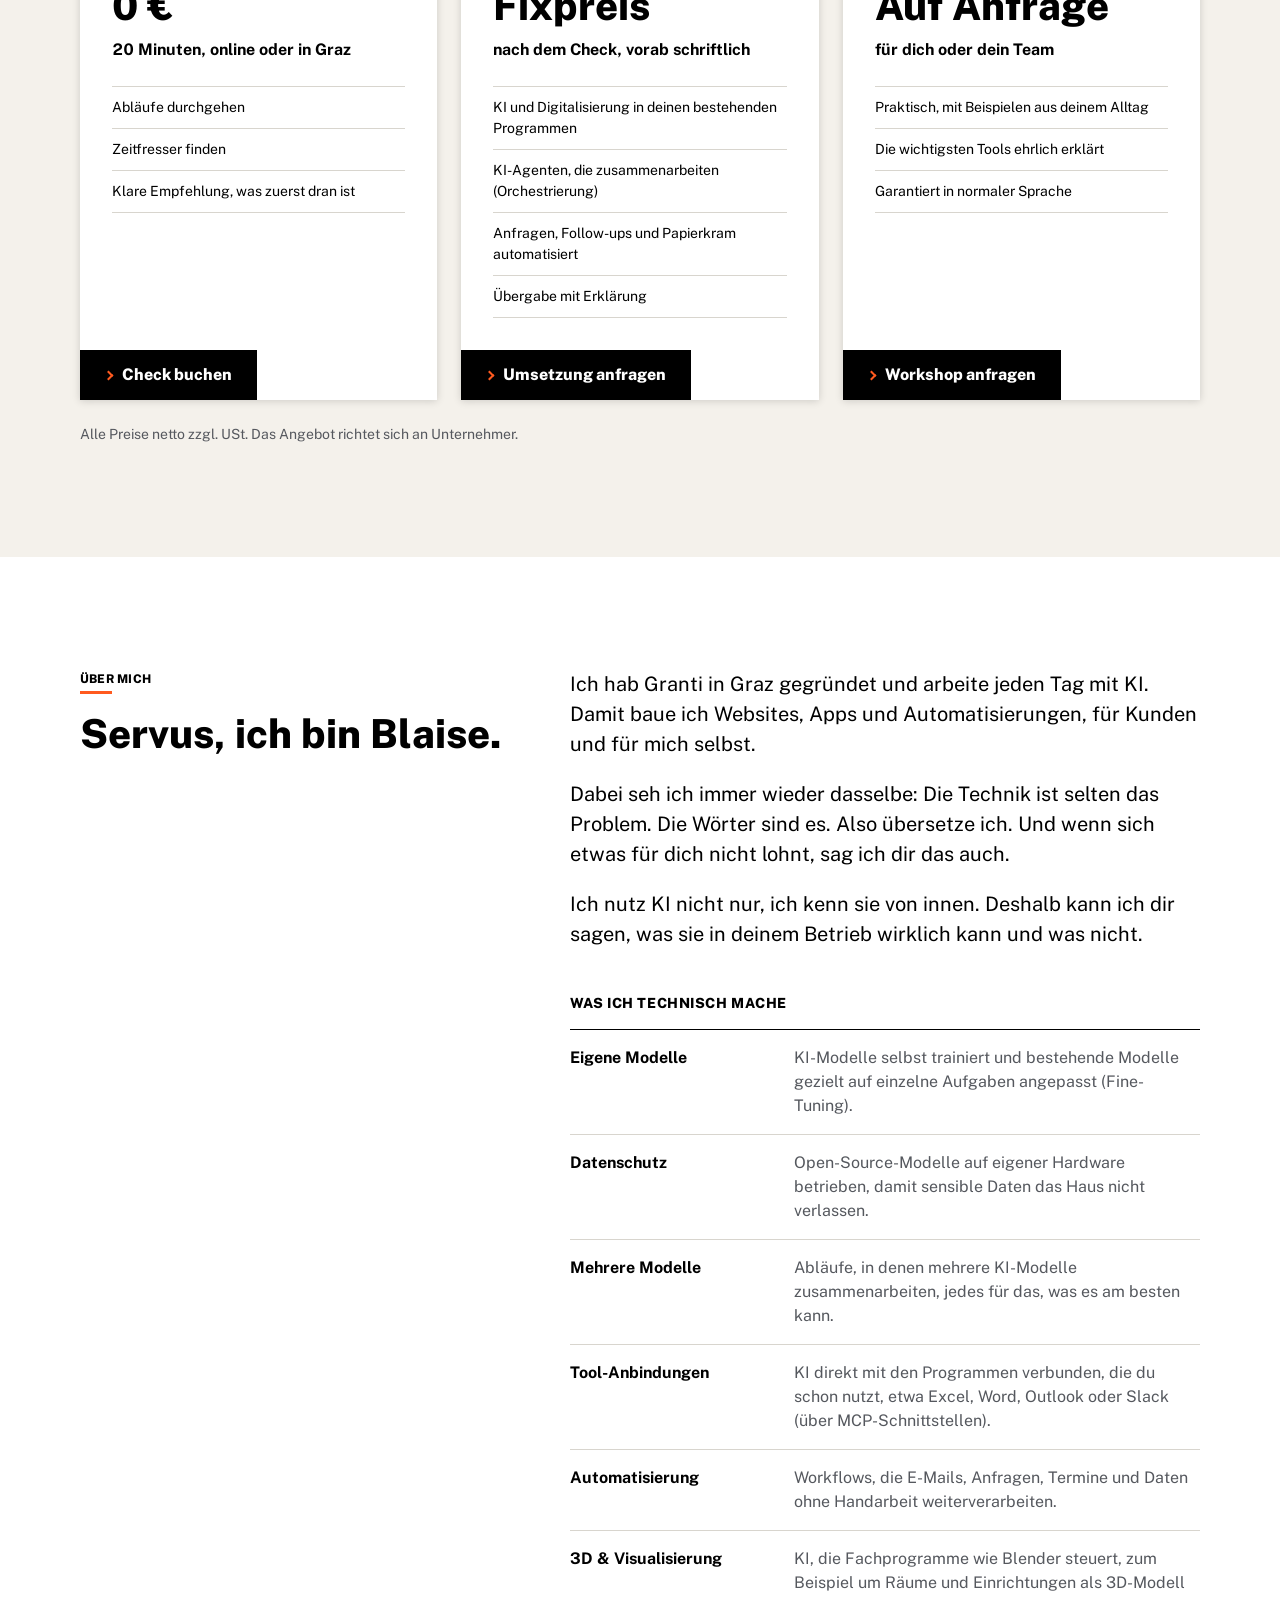
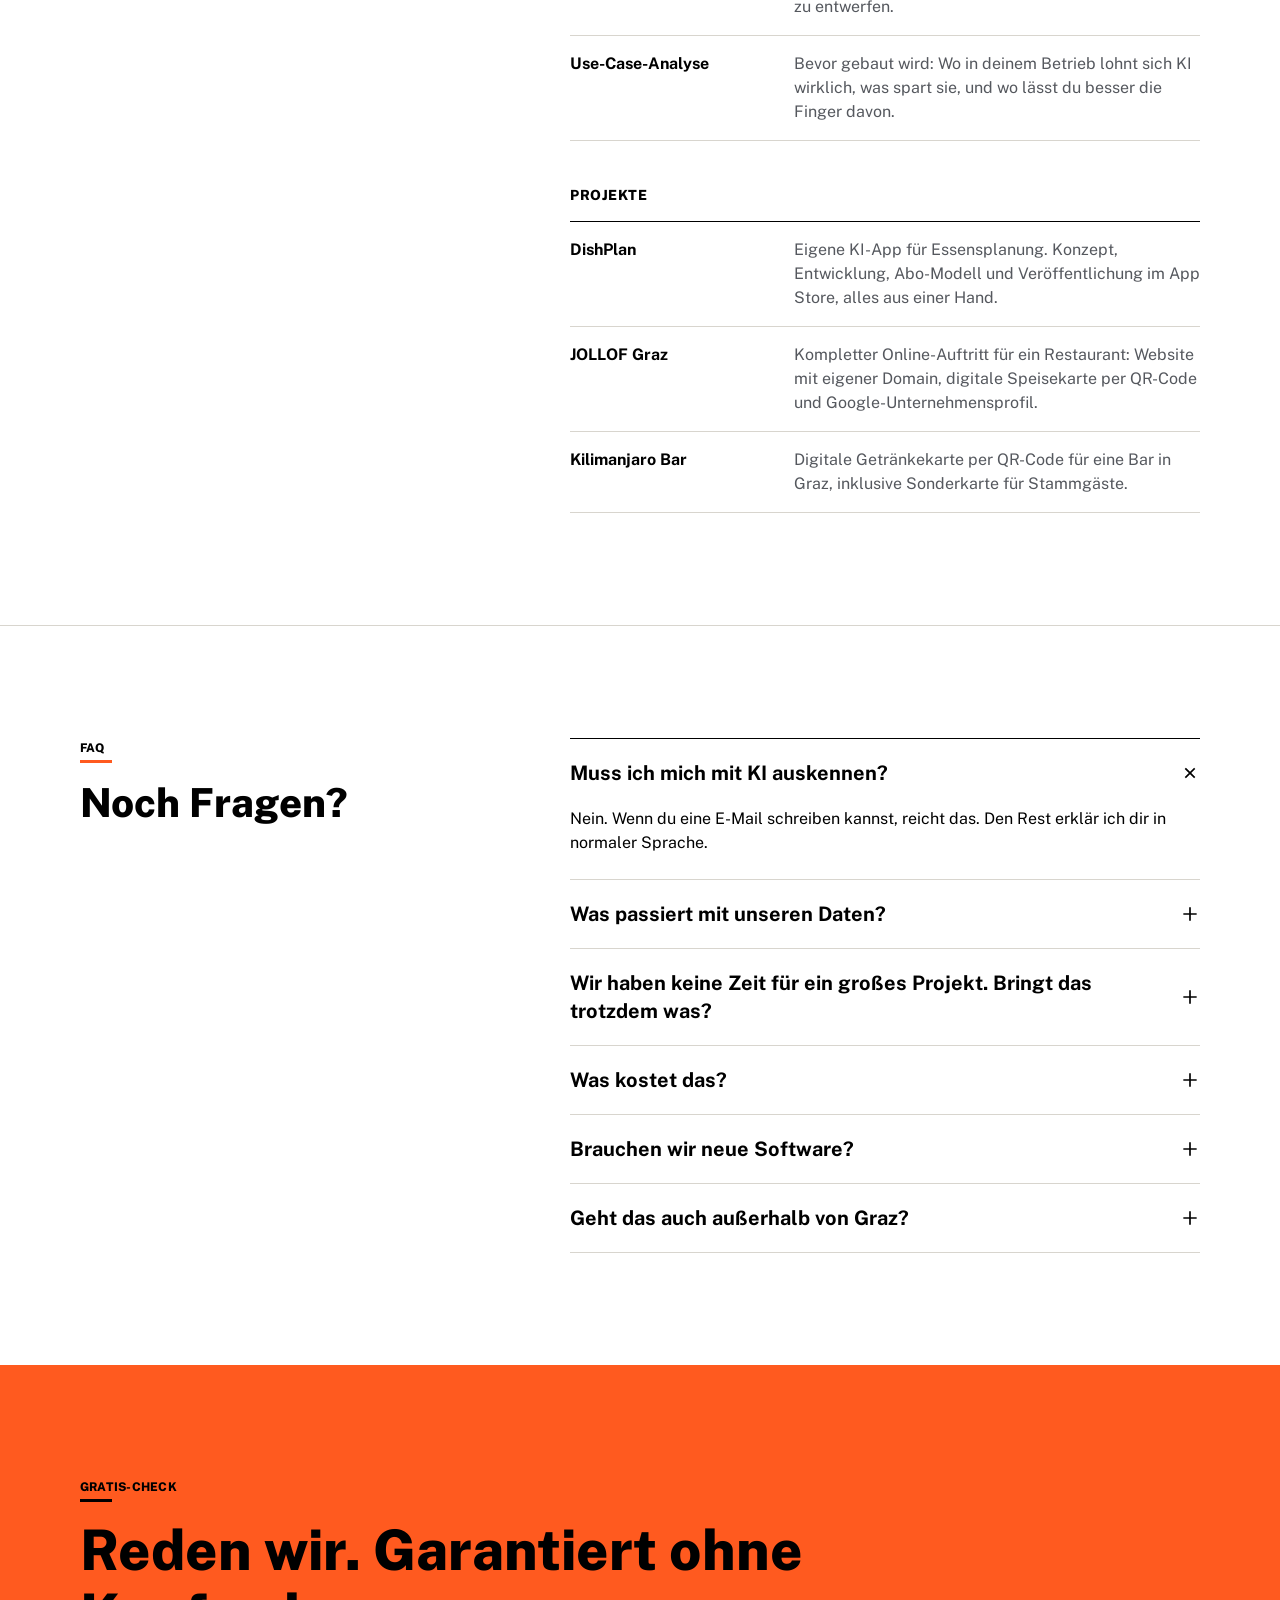
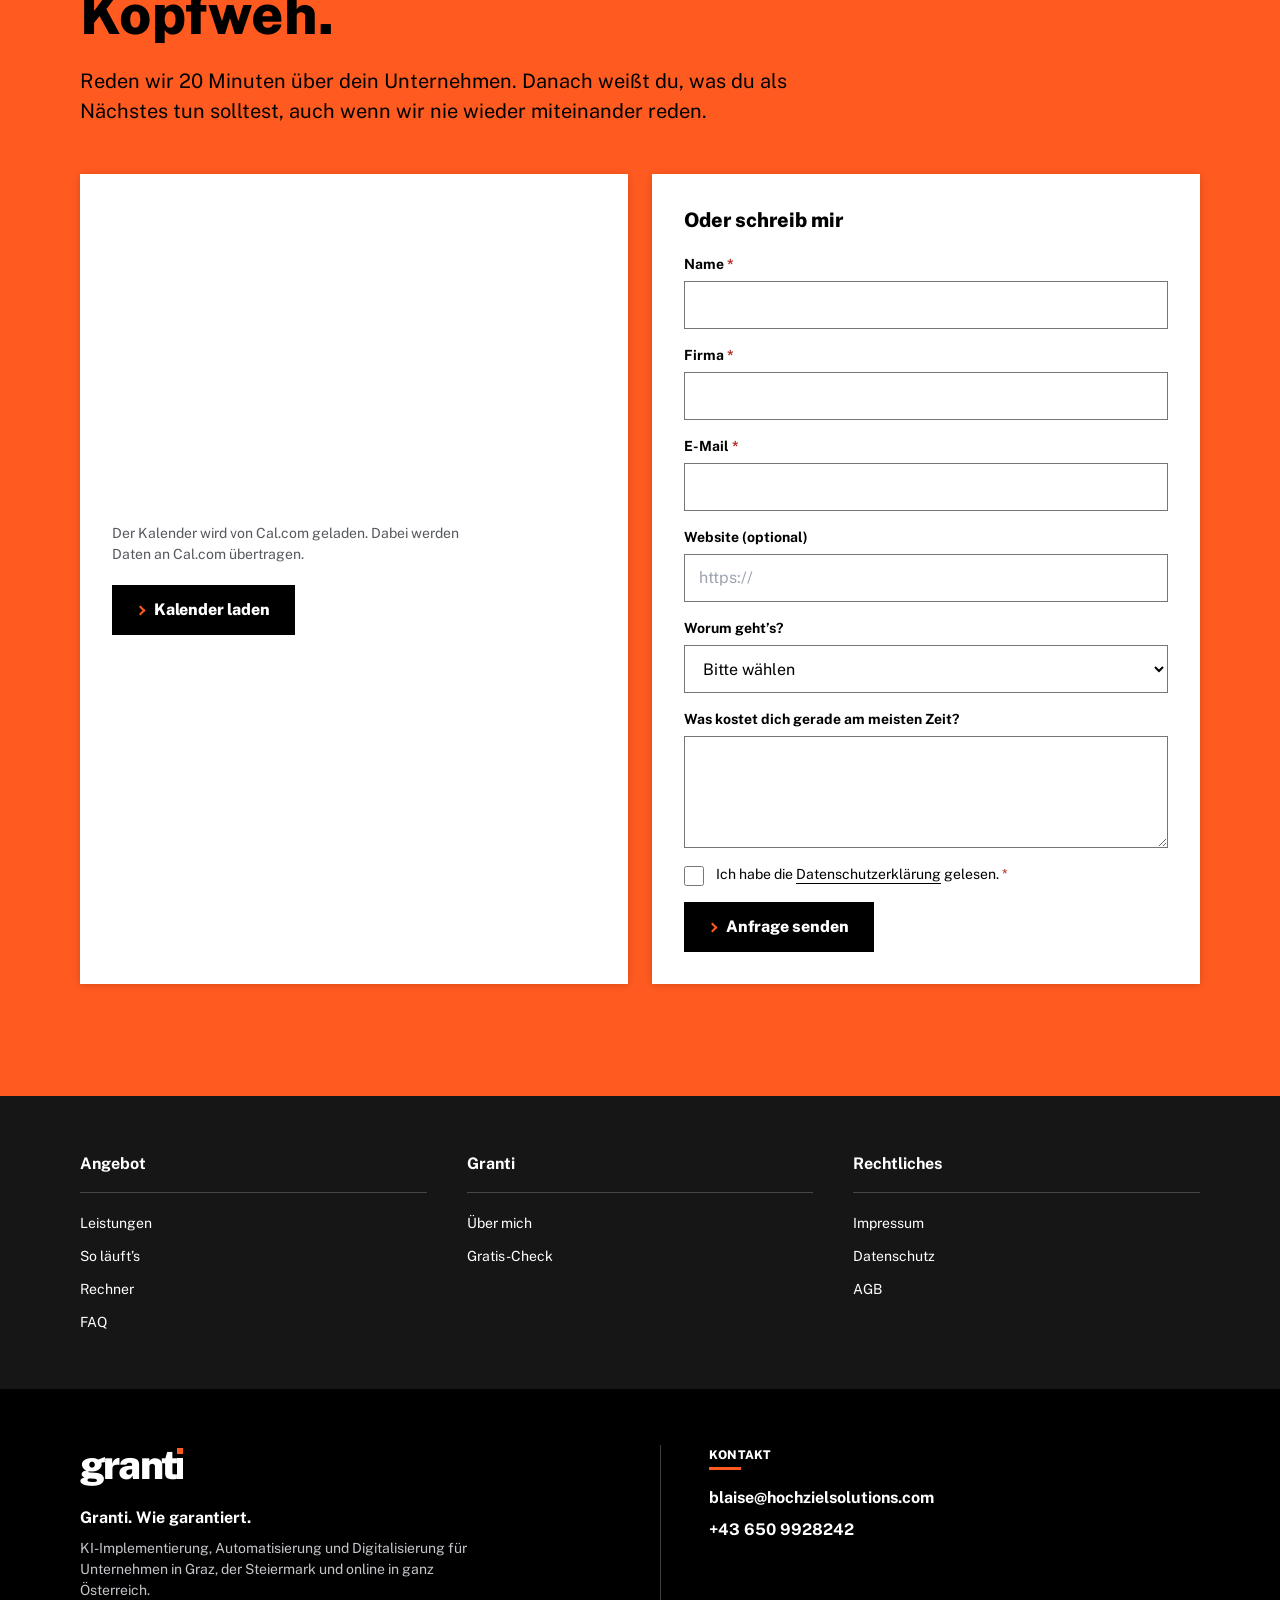
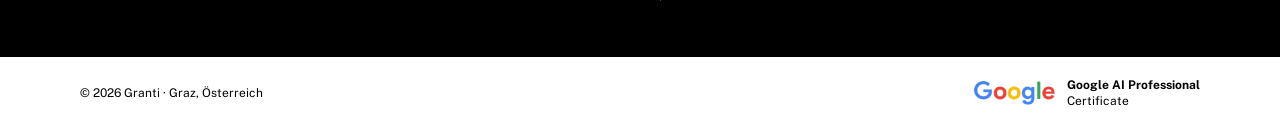
==== commit 60604c4e: "Website-Update: Google AI Professional Certificate im Footer Co-Authored-By: Claude Opus 5.5 <norepl" ====
--- a/agb/index.html
+++ b/agb/index.html
@@ -27,11 +27,11 @@
 {"@type":"Service","name":"KI-Implementierung und Automatisierung","serviceType":"KI-Implementierung","provider":{"@type":"Organization","name":"Granti"},"areaServed":"AT"}
 ]}
 </script>
-  <script type="module" crossorigin="" src="/assets/index-zB7XPQHR.js"></script>
-  <link rel="stylesheet" crossorigin="" href="/assets/index-B9J1u47z.css">
+  <script type="module" crossorigin="" src="/assets/index-DL8dCrt_.js"></script>
+  <link rel="stylesheet" crossorigin="" href="/assets/index-BQnlX44e.css">
 <link rel="preload" href="/assets/public-sans-latin-wght-normal-DdeTHZLK.woff2" as="font" type="font/woff2" crossorigin=""></head>
 <body>
-<div id="root"><a href="#inhalt" class="sr-only focus:not-sr-only focus:fixed focus:left-4 focus:top-4 focus:z-[60] btn btn-primary">Zum Inhalt springen</a><div class="wrap hidden h-8 items-center justify-between bg-[#f0f0f0] text-[12px] lg:flex"><span>KI-Implementierung &amp; Digitalisierung für Unternehmen</span><span>Graz, Österreich</span></div><header class="sticky top-0 z-40 border-b border-line bg-white"><div class="wrap flex h-[66px] items-center gap-10"><a class="mr-auto text-black no-underline lg:mr-0" aria-label="Granti, zur Startseite" href="/" data-discover="true"><span class="inline-flex items-baseline font-[850] leading-none tracking-[-.045em] text-[30px]" aria-label="granti">grant<span aria-hidden="true" class="relative ml-[.035em] inline-block h-[.535em] w-[.135em] bg-current"><span class="absolute left-[-.01em] top-[-.235em] h-[.155em] w-[.155em] bg-[#ff5a1f]"></span></span></span></a><nav aria-label="Hauptmenü" class="mr-auto hidden items-center gap-9 lg:flex"><a class="text-[16px] text-black no-underline underline-offset-[22px] hover:underline hover:decoration-2" href="/#leistungen" data-discover="true">Leistungen</a><a class="text-[16px] text-black no-underline underline-offset-[22px] hover:underline hover:decoration-2" href="/#ablauf" data-discover="true">So läuft’s</a><a class="text-[16px] text-black no-underline underline-offset-[22px] hover:underline hover:decoration-2" href="/#rechner" data-discover="true">Rechner</a><a class="text-[16px] text-black no-underline underline-offset-[22px] hover:underline hover:decoration-2" href="/#ueber-mich" data-discover="true">Über mich</a><a class="text-[16px] text-black no-underline underline-offset-[22px] hover:underline hover:decoration-2" href="/#faq" data-discover="true">FAQ</a></nav><a class="btn btn-primary hidden !min-h-[42px] !py-2 sm:inline-flex" href="/#termin" data-discover="true">Gratis-Check buchen</a><button type="button" class="btn btn-ghost !min-h-[44px] !w-[44px] !p-0 lg:hidden" aria-label="Menü öffnen" aria-expanded="false"><svg width="24" height="24" viewBox="0 0 24 24" fill="none" stroke="currentColor" stroke-width="2" stroke-linecap="square" aria-hidden="true"><path d="M4 7h16M4 12h16M4 17h16"></path></svg></button></div></header><main id="inhalt"><section class="wrap py-14 lg:py-20"><div class="max-w-[860px]"><h1>AGB</h1><div class="mt-10 grid gap-8 border-t border-black pt-8"><section><h2 class="!text-[20px] !leading-[28px]">Geltungsbereich</h2><div class="mt-3 grid gap-2"><p>Diese AGB gelten nur für Unternehmer. <span class="ph">[TEXT]</span></p></div></section><section><h2 class="!text-[20px] !leading-[28px]">Leistungsbeschreibung</h2><div class="mt-3 grid gap-2"><p><span class="ph">[TEXT]</span></p></div></section><section><h2 class="!text-[20px] !leading-[28px]">Angebot und Fixpreis</h2><div class="mt-3 grid gap-2"><p><span class="ph">[TEXT]</span></p></div></section><section><h2 class="!text-[20px] !leading-[28px]">Mitwirkung und Datenzugang</h2><div class="mt-3 grid gap-2"><p><span class="ph">[TEXT]</span></p></div></section><section><h2 class="!text-[20px] !leading-[28px]">Haftung</h2><div class="mt-3 grid gap-2"><p><span class="ph">[TEXT]</span></p></div></section><section><h2 class="!text-[20px] !leading-[28px]">Gerichtsstand</h2><div class="mt-3 grid gap-2"><p>Gerichtsstand ist Graz. <span class="ph">[TEXT]</span></p></div></section></div></div></section></main><footer><div class="on-ink wrap py-14"><nav aria-label="Fußzeile" class="grid gap-10 md:grid-cols-3"><div><p class="border-b border-line pb-4 font-bold">Angebot</p><ul class="mt-5 grid gap-3 text-[14px] leading-[21px]"><li><a class="text-white no-underline underline-offset-4 hover:underline" href="/#leistungen" data-discover="true">Leistungen</a></li><li><a class="text-white no-underline underline-offset-4 hover:underline" href="/#ablauf" data-discover="true">So läuft’s</a></li><li><a class="text-white no-underline underline-offset-4 hover:underline" href="/#rechner" data-discover="true">Rechner</a></li><li><a class="text-white no-underline underline-offset-4 hover:underline" href="/#faq" data-discover="true">FAQ</a></li></ul></div><div><p class="border-b border-line pb-4 font-bold">Granti</p><ul class="mt-5 grid gap-3 text-[14px] leading-[21px]"><li><a class="text-white no-underline underline-offset-4 hover:underline" href="/#ueber-mich" data-discover="true">Über mich</a></li><li><a class="text-white no-underline underline-offset-4 hover:underline" href="/#termin" data-discover="true">Gratis-Check</a></li></ul></div><div><p class="border-b border-line pb-4 font-bold">Rechtliches</p><ul class="mt-5 grid gap-3 text-[14px] leading-[21px]"><li><a class="text-white no-underline underline-offset-4 hover:underline" href="/impressum" data-discover="true">Impressum</a></li><li><a class="text-white no-underline underline-offset-4 hover:underline" href="/datenschutz" data-discover="true">Datenschutz</a></li><li><a class="text-white no-underline underline-offset-4 hover:underline" href="/agb" data-discover="true">AGB</a></li></ul></div></nav></div><div class="on-dark wrap grid gap-10 py-14 md:grid-cols-2"><div><span class="inline-flex items-baseline font-[850] leading-none tracking-[-.045em] text-[40px]" aria-label="granti">grant<span aria-hidden="true" class="relative ml-[.035em] inline-block h-[.535em] w-[.135em] bg-current"><span class="absolute left-[-.01em] top-[-.235em] h-[.155em] w-[.155em] bg-[#ff5a1f]"></span></span></span><p class="mt-5 font-bold">Granti. Wie garantiert.</p><p class="mt-2 max-w-[46ch] text-[14px] leading-[21px] text-muted">KI-Implementierung, Automatisierung und Digitalisierung für Unternehmen in Graz, der Steiermark und online in ganz Österreich.</p></div><div class="md:border-l md:border-line md:pl-12"><p class="eyebrow">Kontakt</p><p class="mt-4 font-bold"><a href="mailto:blaise@hochzielsolutions.com" class="text-white no-underline underline-offset-4 hover:underline">blaise@hochzielsolutions.com</a></p><p class="mt-2 font-bold"><a href="tel:+436509928242" class="text-white no-underline underline-offset-4 hover:underline">+43 650 9928242</a></p></div></div><div class="wrap py-5 text-[12px]">© 2026 Granti · Graz, Österreich</div></footer></div>
+<div id="root"><a href="#inhalt" class="sr-only focus:not-sr-only focus:fixed focus:left-4 focus:top-4 focus:z-[60] btn btn-primary">Zum Inhalt springen</a><div class="wrap hidden h-8 items-center justify-between bg-[#f0f0f0] text-[12px] lg:flex"><span>KI-Implementierung &amp; Digitalisierung für Unternehmen</span><span>Graz, Österreich</span></div><header class="sticky top-0 z-40 border-b border-line bg-white"><div class="wrap flex h-[66px] items-center gap-10"><a class="mr-auto text-black no-underline lg:mr-0" aria-label="Granti, zur Startseite" href="/" data-discover="true"><span class="inline-flex items-baseline font-[850] leading-none tracking-[-.045em] text-[30px]" aria-label="granti">grant<span aria-hidden="true" class="relative ml-[.035em] inline-block h-[.535em] w-[.135em] bg-current"><span class="absolute left-[-.01em] top-[-.235em] h-[.155em] w-[.155em] bg-[#ff5a1f]"></span></span></span></a><nav aria-label="Hauptmenü" class="mr-auto hidden items-center gap-9 lg:flex"><a class="text-[16px] text-black no-underline underline-offset-[22px] hover:underline hover:decoration-2" href="/#leistungen" data-discover="true">Leistungen</a><a class="text-[16px] text-black no-underline underline-offset-[22px] hover:underline hover:decoration-2" href="/#ablauf" data-discover="true">So läuft’s</a><a class="text-[16px] text-black no-underline underline-offset-[22px] hover:underline hover:decoration-2" href="/#rechner" data-discover="true">Rechner</a><a class="text-[16px] text-black no-underline underline-offset-[22px] hover:underline hover:decoration-2" href="/#ueber-mich" data-discover="true">Über mich</a><a class="text-[16px] text-black no-underline underline-offset-[22px] hover:underline hover:decoration-2" href="/#faq" data-discover="true">FAQ</a></nav><a class="btn btn-primary hidden !min-h-[42px] !py-2 sm:inline-flex" href="/#termin" data-discover="true">Gratis-Check buchen</a><button type="button" class="btn btn-ghost !min-h-[44px] !w-[44px] !p-0 lg:hidden" aria-label="Menü öffnen" aria-expanded="false"><svg width="24" height="24" viewBox="0 0 24 24" fill="none" stroke="currentColor" stroke-width="2" stroke-linecap="square" aria-hidden="true"><path d="M4 7h16M4 12h16M4 17h16"></path></svg></button></div></header><main id="inhalt"><section class="wrap py-14 lg:py-20"><div class="max-w-[860px]"><h1>AGB</h1><div class="mt-10 grid gap-8 border-t border-black pt-8"><section><h2 class="!text-[20px] !leading-[28px]">Geltungsbereich</h2><div class="mt-3 grid gap-2"><p>Diese AGB gelten nur für Unternehmer. <span class="ph">[TEXT]</span></p></div></section><section><h2 class="!text-[20px] !leading-[28px]">Leistungsbeschreibung</h2><div class="mt-3 grid gap-2"><p><span class="ph">[TEXT]</span></p></div></section><section><h2 class="!text-[20px] !leading-[28px]">Angebot und Fixpreis</h2><div class="mt-3 grid gap-2"><p><span class="ph">[TEXT]</span></p></div></section><section><h2 class="!text-[20px] !leading-[28px]">Mitwirkung und Datenzugang</h2><div class="mt-3 grid gap-2"><p><span class="ph">[TEXT]</span></p></div></section><section><h2 class="!text-[20px] !leading-[28px]">Haftung</h2><div class="mt-3 grid gap-2"><p><span class="ph">[TEXT]</span></p></div></section><section><h2 class="!text-[20px] !leading-[28px]">Gerichtsstand</h2><div class="mt-3 grid gap-2"><p>Gerichtsstand ist Graz. <span class="ph">[TEXT]</span></p></div></section></div></div></section></main><footer><div class="on-ink wrap py-14"><nav aria-label="Fußzeile" class="grid gap-10 md:grid-cols-3"><div><p class="border-b border-line pb-4 font-bold">Angebot</p><ul class="mt-5 grid gap-3 text-[14px] leading-[21px]"><li><a class="text-white no-underline underline-offset-4 hover:underline" href="/#leistungen" data-discover="true">Leistungen</a></li><li><a class="text-white no-underline underline-offset-4 hover:underline" href="/#ablauf" data-discover="true">So läuft’s</a></li><li><a class="text-white no-underline underline-offset-4 hover:underline" href="/#rechner" data-discover="true">Rechner</a></li><li><a class="text-white no-underline underline-offset-4 hover:underline" href="/#faq" data-discover="true">FAQ</a></li></ul></div><div><p class="border-b border-line pb-4 font-bold">Granti</p><ul class="mt-5 grid gap-3 text-[14px] leading-[21px]"><li><a class="text-white no-underline underline-offset-4 hover:underline" href="/#ueber-mich" data-discover="true">Über mich</a></li><li><a class="text-white no-underline underline-offset-4 hover:underline" href="/#termin" data-discover="true">Gratis-Check</a></li></ul></div><div><p class="border-b border-line pb-4 font-bold">Rechtliches</p><ul class="mt-5 grid gap-3 text-[14px] leading-[21px]"><li><a class="text-white no-underline underline-offset-4 hover:underline" href="/impressum" data-discover="true">Impressum</a></li><li><a class="text-white no-underline underline-offset-4 hover:underline" href="/datenschutz" data-discover="true">Datenschutz</a></li><li><a class="text-white no-underline underline-offset-4 hover:underline" href="/agb" data-discover="true">AGB</a></li></ul></div></nav></div><div class="on-dark wrap grid gap-10 py-14 md:grid-cols-2"><div><span class="inline-flex items-baseline font-[850] leading-none tracking-[-.045em] text-[40px]" aria-label="granti">grant<span aria-hidden="true" class="relative ml-[.035em] inline-block h-[.535em] w-[.135em] bg-current"><span class="absolute left-[-.01em] top-[-.235em] h-[.155em] w-[.155em] bg-[#ff5a1f]"></span></span></span><p class="mt-5 font-bold">Granti. Wie garantiert.</p><p class="mt-2 max-w-[46ch] text-[14px] leading-[21px] text-muted">KI-Implementierung, Automatisierung und Digitalisierung für Unternehmen in Graz, der Steiermark und online in ganz Österreich.</p></div><div class="md:border-l md:border-line md:pl-12"><p class="eyebrow">Kontakt</p><p class="mt-4 font-bold"><a href="mailto:blaise@hochzielsolutions.com" class="text-white no-underline underline-offset-4 hover:underline">blaise@hochzielsolutions.com</a></p><p class="mt-2 font-bold"><a href="tel:+436509928242" class="text-white no-underline underline-offset-4 hover:underline">+43 650 9928242</a></p></div></div><div class="wrap flex flex-wrap items-center justify-between gap-4 py-5 text-[12px]"><span>© 2026 Granti · Graz, Österreich</span><div class="flex items-center gap-3" title="Google AI Professional Certificate (Google Career Certificates)"><img alt="Google" width="80" height="24" class="h-6 w-auto" loading="lazy" src="/google-logo.png"><span class="leading-[16px]"><span class="block font-bold">Google AI Professional</span>Certificate</span></div></div></footer></div>
 
 
 </body></html>
--- a/assets/index-BQnlX44e.css
+++ b/assets/index-BQnlX44e.css
@@ -0,0 +1 @@
+@font-face{font-family:Public Sans Variable;font-style:normal;font-display:swap;font-weight:100 900;src:url(/assets/public-sans-vietnamese-wght-normal-CtlIRbEm.woff2)format("woff2-variations");unicode-range:U+102-103,U+110-111,U+128-129,U+168-169,U+1A0-1A1,U+1AF-1B0,U+300-301,U+303-304,U+308-309,U+323,U+329,U+1EA0-1EF9,U+20AB}@font-face{font-family:Public Sans Variable;font-style:normal;font-display:swap;font-weight:100 900;src:url(/assets/public-sans-latin-ext-wght-normal-MQgHevqp.woff2)format("woff2-variations");unicode-range:U+100-2BA,U+2BD-2C5,U+2C7-2CC,U+2CE-2D7,U+2DD-2FF,U+304,U+308,U+329,U+1D00-1DBF,U+1E00-1E9F,U+1EF2-1EFF,U+2020,U+20A0-20AB,U+20AD-20C0,U+2113,U+2C60-2C7F,U+A720-A7FF}@font-face{font-family:Public Sans Variable;font-style:normal;font-display:swap;font-weight:100 900;src:url(/assets/public-sans-latin-wght-normal-DdeTHZLK.woff2)format("woff2-variations");unicode-range:U+??,U+131,U+152-153,U+2BB-2BC,U+2C6,U+2DA,U+2DC,U+304,U+308,U+329,U+2000-206F,U+20AC,U+2122,U+2191,U+2193,U+2212,U+2215,U+FEFF,U+FFFD}*,:before,:after,::backdrop{--tw-border-spacing-x:0;--tw-border-spacing-y:0;--tw-translate-x:0;--tw-translate-y:0;--tw-rotate:0;--tw-skew-x:0;--tw-skew-y:0;--tw-scale-x:1;--tw-scale-y:1;--tw-pan-x: ;--tw-pan-y: ;--tw-pinch-zoom: ;--tw-scroll-snap-strictness:proximity;--tw-gradient-from-position: ;--tw-gradient-via-position: ;--tw-gradient-to-position: ;--tw-ordinal: ;--tw-slashed-zero: ;--tw-numeric-figure: ;--tw-numeric-spacing: ;--tw-numeric-fraction: ;--tw-ring-inset: ;--tw-ring-offset-width:0px;--tw-ring-offset-color:#fff;--tw-ring-color:#3b82f680;--tw-ring-offset-shadow:0 0 #0000;--tw-ring-shadow:0 0 #0000;--tw-shadow:0 0 #0000;--tw-shadow-colored:0 0 #0000;--tw-blur: ;--tw-brightness: ;--tw-contrast: ;--tw-grayscale: ;--tw-hue-rotate: ;--tw-invert: ;--tw-saturate: ;--tw-sepia: ;--tw-drop-shadow: ;--tw-backdrop-blur: ;--tw-backdrop-brightness: ;--tw-backdrop-contrast: ;--tw-backdrop-grayscale: ;--tw-backdrop-hue-rotate: ;--tw-backdrop-invert: ;--tw-backdrop-opacity: ;--tw-backdrop-saturate: ;--tw-backdrop-sepia: ;--tw-contain-size: ;--tw-contain-layout: ;--tw-contain-paint: ;--tw-contain-style: }*,:before,:after{box-sizing:border-box;border:0 solid #e5e7eb}:before,:after{--tw-content:""}html,:host{-webkit-text-size-adjust:100%;tab-size:4;font-feature-settings:normal;font-variation-settings:normal;-webkit-tap-highlight-color:transparent;font-family:ui-sans-serif,system-ui,sans-serif,Apple Color Emoji,Segoe UI Emoji,Segoe UI Symbol,Noto Color Emoji;line-height:1.5}body{line-height:inherit;margin:0}hr{height:0;color:inherit;border-top-width:1px}abbr:where([title]){-webkit-text-decoration:underline dotted;text-decoration:underline dotted}h1,h2,h3,h4,h5,h6{font-size:inherit;font-weight:inherit}a{color:inherit;-webkit-text-decoration:inherit;text-decoration:inherit}b,strong{font-weight:bolder}code,kbd,samp,pre{font-feature-settings:normal;font-variation-settings:normal;font-family:ui-monospace,SFMono-Regular,Menlo,Monaco,Consolas,Liberation Mono,Courier New,monospace;font-size:1em}small{font-size:80%}sub,sup{vertical-align:baseline;font-size:75%;line-height:0;position:relative}sub{bottom:-.25em}sup{top:-.5em}table{text-indent:0;border-color:inherit;border-collapse:collapse}button,input,optgroup,select,textarea{font-feature-settings:inherit;font-variation-settings:inherit;font-family:inherit;font-size:100%;font-weight:inherit;line-height:inherit;letter-spacing:inherit;color:inherit;margin:0;padding:0}button,select{text-transform:none}button,input:where([type=button]),input:where([type=reset]),input:where([type=submit]){-webkit-appearance:button;background-color:#0000;background-image:none}:-moz-focusring{outline:auto}:-moz-ui-invalid{box-shadow:none}progress{vertical-align:baseline}::-webkit-inner-spin-button{height:auto}::-webkit-outer-spin-button{height:auto}[type=search]{-webkit-appearance:textfield;outline-offset:-2px}::-webkit-search-decoration{-webkit-appearance:none}::-webkit-file-upload-button{-webkit-appearance:button;font:inherit}summary{display:list-item}blockquote,dl,dd,h1,h2,h3,h4,h5,h6,hr,figure,p,pre{margin:0}fieldset{margin:0;padding:0}legend{padding:0}ol,ul,menu{margin:0;padding:0;list-style:none}dialog{padding:0}textarea{resize:vertical}input::-moz-placeholder{opacity:1;color:#9ca3af}textarea::-moz-placeholder{opacity:1;color:#9ca3af}input::placeholder,textarea::placeholder{opacity:1;color:#9ca3af}button,[role=button]{cursor:pointer}:disabled{cursor:default}img,svg,video,canvas,audio,iframe,embed,object{vertical-align:middle;display:block}img,video{max-width:100%;height:auto}[hidden]:where(:not([hidden=until-found])){display:none}.num{font-variant-numeric:lining-nums tabular-nums}.stat{font-variant-numeric:lining-nums;font-weight:800}.lead{font-size:16px;line-height:24px}@media (width>=768px){.lead{font-size:20px;line-height:30px}}.eyebrow{--eyebrow-line:var(--accent);letter-spacing:.02em;text-transform:uppercase;font-size:12px;font-weight:800;line-height:20px}.eyebrow:after{content:"";background:var(--eyebrow-line);width:32px;height:3px;margin-top:2px;display:block}.wrap{width:100%;padding-inline:var(--gutter)}.sec{padding-block:72px;position:relative}@media (width>=1024px){.sec{padding-block:112px}}.on-dark{--text:#fff;--muted:#c4c6ca;--line:#3d3d3d;--ph-fg:#ffc9b3;--ph-bg:#ff5a1f2e;color:#fff;background:#000}.on-ink{--text:#fff;--muted:#c4c6ca;--line:#474747;color:#fff;background:#161616}.on-stone{background:var(--stone)}.on-accent{--text:#000;--muted:#1c1c1c;--line:#00000073;background:var(--accent);color:#000}.on-accent .eyebrow{--eyebrow-line:#000}.card{--text:#000;--muted:#55585e;--line:#d8d5ce;--ph-fg:#8f2c05;--ph-bg:#ff5a1f1f;color:#000;background:#fff;box-shadow:0 1px 8px #00000029}.btn{text-align:left;cursor:pointer;border:1px solid #0000;border-radius:0;justify-content:center;align-items:center;gap:10px;min-height:48px;padding:12px 24px;font-size:16px;font-weight:800;line-height:24px;text-decoration:none;transition:background-color .12s,color .12s,border-color .12s;display:inline-flex}.btn-primary{color:#fff;background:#000;border-color:#000}.btn-primary:before,.link-arrow:before{content:"";border-top:2px solid var(--accent);border-right:2px solid var(--accent);flex:none;width:7px;height:7px;transform:rotate(45deg)}.btn-primary:hover{color:#000;background:#fff}.btn-ghost{color:var(--text);border-color:var(--text);background:0 0}.btn-ghost:hover{background:var(--text);color:#fff}.btn[disabled]{opacity:.6;cursor:wait}.link-arrow{color:inherit;align-items:center;gap:10px;font-weight:800;text-decoration:none;display:inline-flex}.link-arrow:hover{text-underline-offset:4px;text-decoration:underline}.on-accent .link-arrow:before{border-color:#000}.ph{color:var(--ph-fg);background:var(--ph-bg);border-bottom:1px dashed;padding-inline:2px}.field{gap:6px;display:grid}.field label,.label{font-size:14px;font-weight:700;line-height:21px}.\!label{font-size:14px!important;font-weight:700!important;line-height:21px!important}.input{width:100%;min-height:48px;font:inherit;color:#000;background:#fff;border:1px solid #767676;border-radius:0;padding:10px 14px;font-size:16px}.input:hover{border-color:#000}.input[aria-invalid=true]{border-color:var(--err);box-shadow:inset 0 0 0 1px var(--err)}textarea.input{resize:vertical;min-height:112px}.err{color:var(--err);font-size:14px;line-height:21px}.req{color:var(--err)}.check{accent-color:#000;flex:none;width:20px;height:20px;margin-top:2px}.sr-only{clip:rect(0, 0, 0, 0);white-space:nowrap;border-width:0;width:1px;height:1px;margin:-1px;padding:0;position:absolute;overflow:hidden}.fixed{position:fixed}.absolute{position:absolute}.relative{position:relative}.sticky{position:sticky}.inset-0{inset:0}.-left-\[9999px\]{left:-9999px}.left-\[-\.01em\]{left:-.01em}.top-0{top:0}.top-\[-\.235em\]{top:-.235em}.z-40{z-index:40}.z-50{z-index:50}.mb-3{margin-bottom:.75rem}.mb-4{margin-bottom:1rem}.mb-5{margin-bottom:1.25rem}.mb-6{margin-bottom:1.5rem}.ml-\[\.035em\]{margin-left:.035em}.mr-auto{margin-right:auto}.mt-1{margin-top:.25rem}.mt-10{margin-top:2.5rem}.mt-12{margin-top:3rem}.mt-14{margin-top:3.5rem}.mt-2{margin-top:.5rem}.mt-3{margin-top:.75rem}.mt-4{margin-top:1rem}.mt-5{margin-top:1.25rem}.mt-6{margin-top:1.5rem}.mt-8{margin-top:2rem}.mt-auto{margin-top:auto}.block{display:block}.inline-block{display:inline-block}.flex{display:flex}.inline-flex{display:inline-flex}.grid{display:grid}.hidden{display:none}.h-6{height:1.5rem}.h-8{height:2rem}.h-\[\.155em\]{height:.155em}.h-\[\.535em\]{height:.535em}.h-\[100dvh\]{height:100dvh}.h-\[66px\]{height:66px}.h-full{height:100%}.\!min-h-\[42px\]{min-height:42px!important}.\!min-h-\[44px\]{min-height:44px!important}.min-h-\[320px\]{min-height:320px}.min-h-\[660px\]{min-height:660px}.\!w-\[160px\]{width:160px!important}.\!w-\[44px\]{width:44px!important}.w-\[\.135em\]{width:.135em}.w-\[\.155em\]{width:.155em}.w-auto{width:auto}.w-full{width:100%}.max-w-\[24ch\]{max-width:24ch}.max-w-\[40ch\]{max-width:40ch}.max-w-\[46ch\]{max-width:46ch}.max-w-\[56ch\]{max-width:56ch}.max-w-\[60ch\]{max-width:60ch}.max-w-\[62ch\]{max-width:62ch}.max-w-\[860px\]{max-width:860px}.flex-1{flex:1}.flex-none{flex:none}.grid-cols-\[1fr_auto\]{grid-template-columns:1fr auto}.flex-col{flex-direction:column}.flex-wrap{flex-wrap:wrap}.items-start{align-items:flex-start}.items-end{align-items:flex-end}.items-center{align-items:center}.items-baseline{align-items:baseline}.items-stretch{align-items:stretch}.justify-center{justify-content:center}.justify-between{justify-content:space-between}.gap-1{gap:.25rem}.gap-10{gap:2.5rem}.gap-2{gap:.5rem}.gap-3{gap:.75rem}.gap-4{gap:1rem}.gap-5{gap:1.25rem}.gap-6{gap:1.5rem}.gap-8{gap:2rem}.gap-9{gap:2.25rem}.gap-x-6{-moz-column-gap:1.5rem;column-gap:1.5rem}.gap-x-8{-moz-column-gap:2rem;column-gap:2rem}.gap-y-10{row-gap:2.5rem}.self-start{align-self:flex-start}.justify-self-start{justify-self:start}.overflow-y-auto{overflow-y:auto}.break-words{overflow-wrap:break-word}.border-b{border-bottom-width:1px}.border-l-4{border-left-width:4px}.border-t{border-top-width:1px}.border-t-2{border-top-width:2px}.border-t-4{border-top-width:4px}.border-accent{border-color:var(--accent)}.border-black{--tw-border-opacity:1;border-color:rgb(0 0 0/var(--tw-border-opacity,1))}.border-line{border-color:var(--line)}.border-transparent{border-color:#0000}.bg-\[\#f0f0f0\]{--tw-bg-opacity:1;background-color:rgb(240 240 240/var(--tw-bg-opacity,1))}.bg-\[\#ff5a1f\]{--tw-bg-opacity:1;background-color:rgb(255 90 31/var(--tw-bg-opacity,1))}.bg-current{background-color:currentColor}.bg-white{--tw-bg-opacity:1;background-color:rgb(255 255 255/var(--tw-bg-opacity,1))}.\!p-0{padding:0!important}.p-4{padding:1rem}.p-6{padding:1.5rem}.p-8{padding:2rem}.\!py-2{padding-top:.5rem!important;padding-bottom:.5rem!important}.px-4{padding-left:1rem;padding-right:1rem}.py-10{padding-top:2.5rem;padding-bottom:2.5rem}.py-12{padding-top:3rem;padding-bottom:3rem}.py-14{padding-top:3.5rem;padding-bottom:3.5rem}.py-2\.5{padding-top:.625rem;padding-bottom:.625rem}.py-3{padding-top:.75rem;padding-bottom:.75rem}.py-4{padding-top:1rem;padding-bottom:1rem}.py-5{padding-top:1.25rem;padding-bottom:1.25rem}.py-6{padding-top:1.5rem;padding-bottom:1.5rem}.py-8{padding-top:2rem;padding-bottom:2rem}.pb-12{padding-bottom:3rem}.pb-4{padding-bottom:1rem}.pb-6{padding-bottom:1.5rem}.pl-5{padding-left:1.25rem}.pt-12{padding-top:3rem}.pt-4{padding-top:1rem}.pt-5{padding-top:1.25rem}.pt-6{padding-top:1.5rem}.pt-8{padding-top:2rem}.text-center{text-align:center}.\!text-\[20px\]{font-size:20px!important}.text-\[12px\]{font-size:12px}.text-\[14px\]{font-size:14px}.text-\[16px\]{font-size:16px}.text-\[20px\]{font-size:20px}.text-\[30px\]{font-size:30px}.text-\[40px\]{font-size:40px}.text-\[72px\]{font-size:72px}.font-\[850\]{font-weight:850}.font-bold{font-weight:700}.font-extrabold{font-weight:800}.uppercase{text-transform:uppercase}.\!leading-\[28px\]{line-height:28px!important}.leading-5{line-height:1.25rem}.leading-\[16px\]{line-height:16px}.leading-\[21px\]{line-height:21px}.leading-\[28px\]{line-height:28px}.leading-\[48px\]{line-height:48px}.leading-none{line-height:1}.tracking-\[-\.045em\]{letter-spacing:-.045em}.tracking-\[\.02em\]{letter-spacing:.02em}.tracking-\[\.04em\]{letter-spacing:.04em}.text-accent{color:var(--accent)}.text-black{--tw-text-opacity:1;color:rgb(0 0 0/var(--tw-text-opacity,1))}.text-muted{color:var(--muted)}.text-ok{color:var(--ok)}.text-white{--tw-text-opacity:1;color:rgb(255 255 255/var(--tw-text-opacity,1))}.underline{text-decoration-line:underline}.no-underline{text-decoration-line:none}.underline-offset-4{text-underline-offset:4px}.underline-offset-\[22px\]{text-underline-offset:22px}.grayscale{--tw-grayscale:grayscale(100%);filter:var(--tw-blur) var(--tw-brightness) var(--tw-contrast) var(--tw-grayscale) var(--tw-hue-rotate) var(--tw-invert) var(--tw-saturate) var(--tw-sepia) var(--tw-drop-shadow)}.filter{filter:var(--tw-blur) var(--tw-brightness) var(--tw-contrast) var(--tw-grayscale) var(--tw-hue-rotate) var(--tw-invert) var(--tw-saturate) var(--tw-sepia) var(--tw-drop-shadow)}.transition{transition-property:color,background-color,border-color,text-decoration-color,fill,stroke,opacity,box-shadow,transform,filter,-webkit-backdrop-filter,backdrop-filter;transition-duration:.15s;transition-timing-function:cubic-bezier(.4,0,.2,1)}:root{--gutter:16px;--stone:#f4f1eb;--text:#000;--muted:#55585e;--line:#d8d5ce;--accent:#ff5a1f;--err:#b3261e;--ok:#0b6b35;--ph-fg:#8f2c05;--ph-bg:#ff5a1f1f}@media (width>=640px){:root{--gutter:32px}}@media (width>=1024px){:root{--gutter:48px}}@media (width>=1280px){:root{--gutter:80px}}@media (width>=1440px){:root{--gutter:calc((100vw - 1280px) / 2)}}html{scroll-behavior:smooth;-webkit-text-size-adjust:100%;scroll-padding-top:88px}body{color:#000;background:#fff;margin:0;font-family:Public Sans Variable,Arial,sans-serif;font-size:16px;line-height:24px;overflow-x:hidden}h1,h2,h3{letter-spacing:normal;font-weight:800}h1{overflow-wrap:break-word;font-size:32px;line-height:40px}h2{font-size:32px;line-height:40px}h3{font-size:20px;line-height:28px}@media (width>=768px){h1{font-size:56px;line-height:64px}h2{font-size:40px;line-height:48px}h2.h-xl{font-size:56px;line-height:64px}}:focus-visible{outline-offset:2px;outline:2px solid #1a56c4}.on-dark :focus-visible,.on-ink :focus-visible{outline-color:#fff}.on-accent :focus-visible{outline-color:#000}.card :focus-visible{outline-color:#1a56c4}::selection{background:var(--accent);color:#000}.band-wrap .wrap{padding-inline:0}@media (width>=1024px){.band-wrap{z-index:1;background:linear-gradient(#0000 0 40%,#000 40%);margin-top:-88px;position:relative}.band-wrap .wrap{padding-inline:var(--gutter)}}input[type=range].range{appearance:none;cursor:pointer;background:0 0;width:100%;height:32px}.range::-webkit-slider-runnable-track{background:linear-gradient(90deg, #000 var(--pct,50%), #c9c6bf var(--pct,50%));height:4px}.range::-moz-range-track{background:#c9c6bf;height:4px}.range::-moz-range-progress{background:#000;height:4px}.range::-webkit-slider-thumb{-webkit-appearance:none;background:#000;border:0;border-radius:0;width:14px;height:28px;margin-top:-12px}.range::-moz-range-thumb{background:#000;border:0;border-radius:0;width:14px;height:28px}.acc-trigger{text-align:left;width:100%;color:var(--text);cursor:pointer;background:0 0;border:0;justify-content:space-between;align-items:center;gap:16px;padding:20px 0;font-size:20px;font-weight:700;line-height:28px;display:flex}.acc-trigger:hover{text-underline-offset:4px;text-decoration:underline}.acc-trigger svg{flex:none;transition:transform .15s}.acc-trigger[data-state=open] svg{transform:rotate(45deg)}@media (prefers-reduced-motion:reduce){html{scroll-behavior:auto}*,:before,:after{transition:none!important;animation:none!important}}.hover\:underline:hover{text-decoration-line:underline}.hover\:decoration-2:hover{text-decoration-thickness:2px}.focus\:not-sr-only:focus{clip:auto;white-space:normal;width:auto;height:auto;margin:0;padding:0;position:static;overflow:visible}.focus\:fixed:focus{position:fixed}.focus\:left-4:focus{left:1rem}.focus\:top-4:focus{top:1rem}.focus\:z-\[60\]:focus{z-index:60}@media (width>=640px){.sm\:inline-flex{display:inline-flex}.sm\:grid-cols-2{grid-template-columns:repeat(2,minmax(0,1fr))}.sm\:grid-cols-\[200px_1fr\]{grid-template-columns:200px 1fr}.sm\:gap-6{gap:1.5rem}}@media (width>=768px){.md\:block{display:block}.md\:grid-cols-2{grid-template-columns:repeat(2,minmax(0,1fr))}.md\:grid-cols-3{grid-template-columns:repeat(3,minmax(0,1fr))}.md\:gap-0{gap:0}.md\:border-l{border-left-width:1px}.md\:border-t-0{border-top-width:0}.md\:border-line{border-color:var(--line)}.md\:p-10{padding:2.5rem}.md\:p-8{padding:2rem}.md\:pl-12{padding-left:3rem}.md\:pl-8{padding-left:2rem}.md\:pr-8{padding-right:2rem}.md\:pt-0{padding-top:0}.md\:text-\[56px\]{font-size:56px}.md\:leading-\[64px\]{line-height:64px}}@media (width>=1024px){.lg\:mr-0{margin-right:0}.lg\:flex{display:flex}.lg\:grid{display:grid}.lg\:hidden{display:none}.lg\:grid-cols-2{grid-template-columns:repeat(2,minmax(0,1fr))}.lg\:grid-cols-3{grid-template-columns:repeat(3,minmax(0,1fr))}.lg\:grid-cols-4{grid-template-columns:repeat(4,minmax(0,1fr))}.lg\:grid-cols-\[1\.12fr_1fr\]{grid-template-columns:1.12fr 1fr}.lg\:grid-cols-\[5fr_7fr\]{grid-template-columns:5fr 7fr}.lg\:gap-8{gap:2rem}.lg\:border-l{border-left-width:1px}.lg\:border-t-0{border-top-width:0}.lg\:px-0{padding-left:0;padding-right:0}.lg\:px-8{padding-left:2rem;padding-right:2rem}.lg\:py-0{padding-top:0;padding-bottom:0}.lg\:py-12{padding-top:3rem;padding-bottom:3rem}.lg\:py-20{padding-top:5rem;padding-bottom:5rem}.lg\:\!pl-16{padding-left:4rem!important}.lg\:\!pr-8{padding-right:2rem!important}.lg\:pb-\[152px\]{padding-bottom:152px}.lg\:pt-\[88px\]{padding-top:88px}.lg\:text-\[112px\]{font-size:112px}}
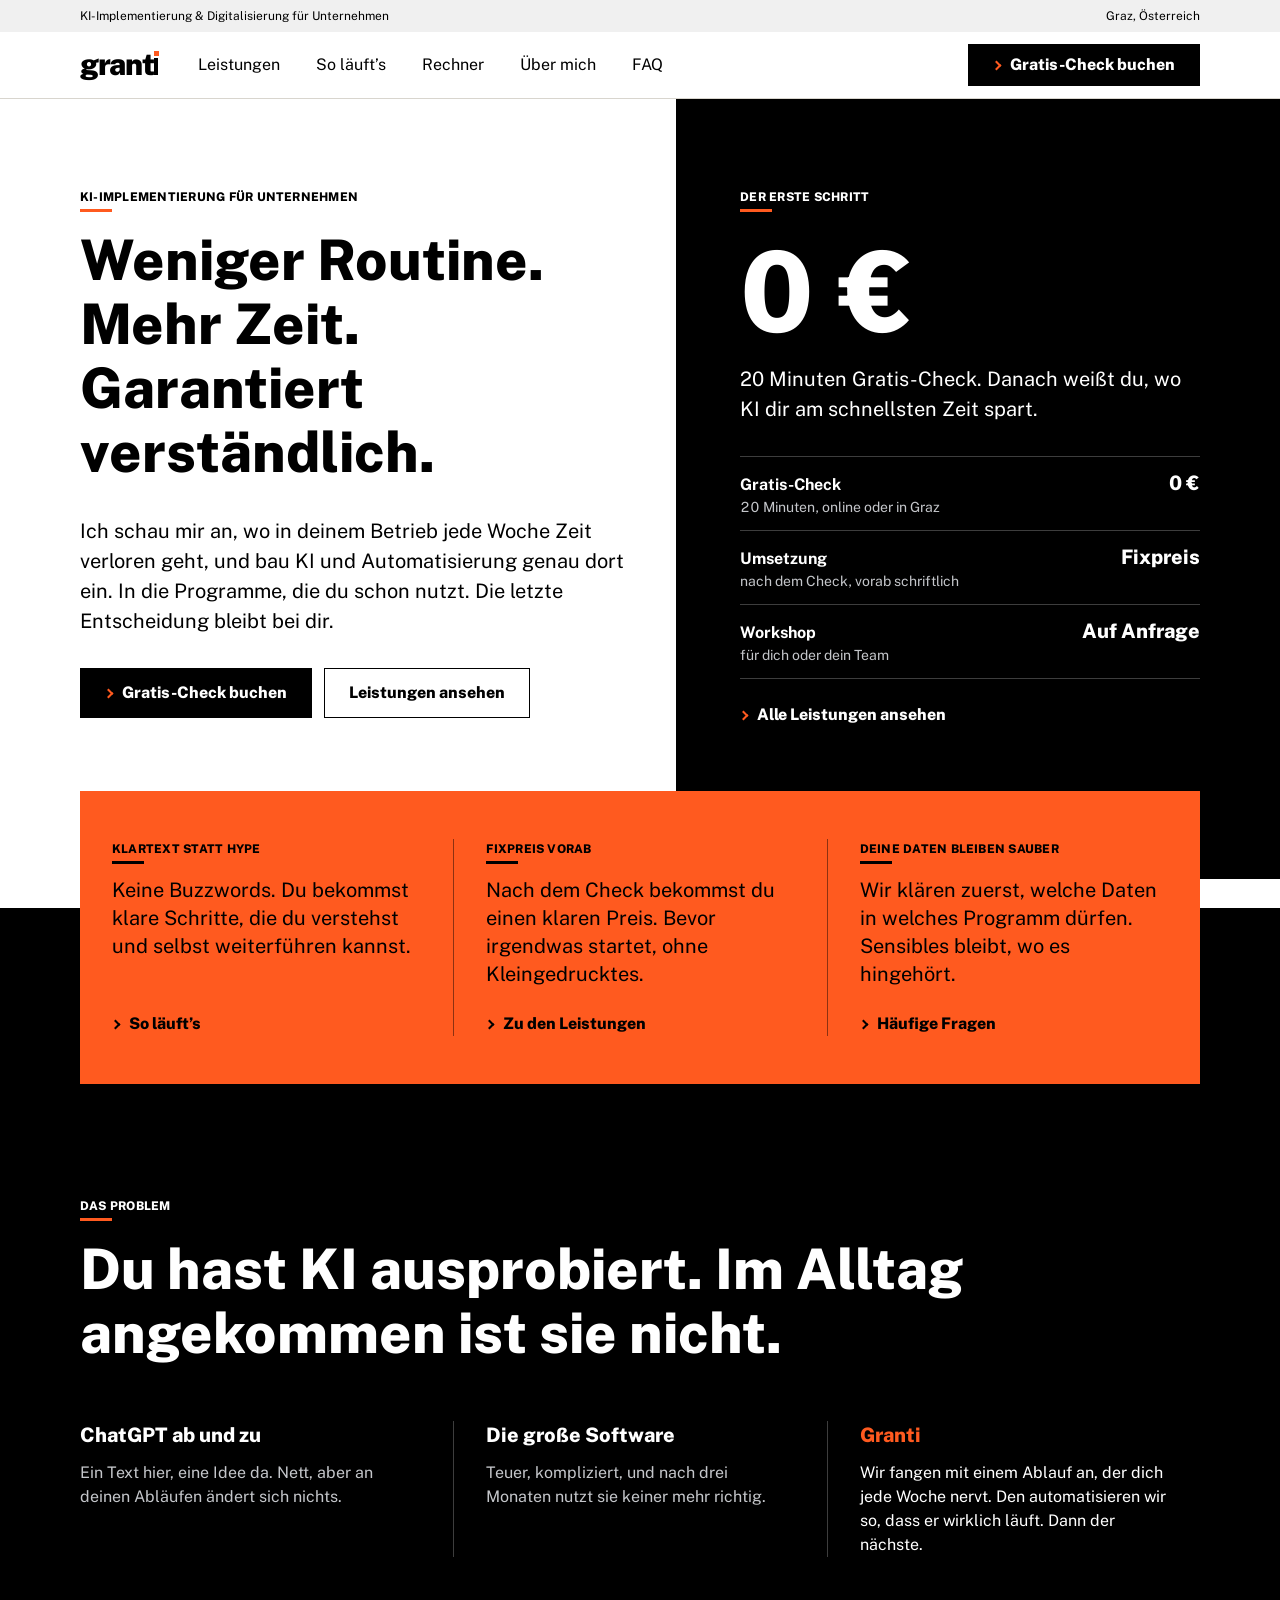
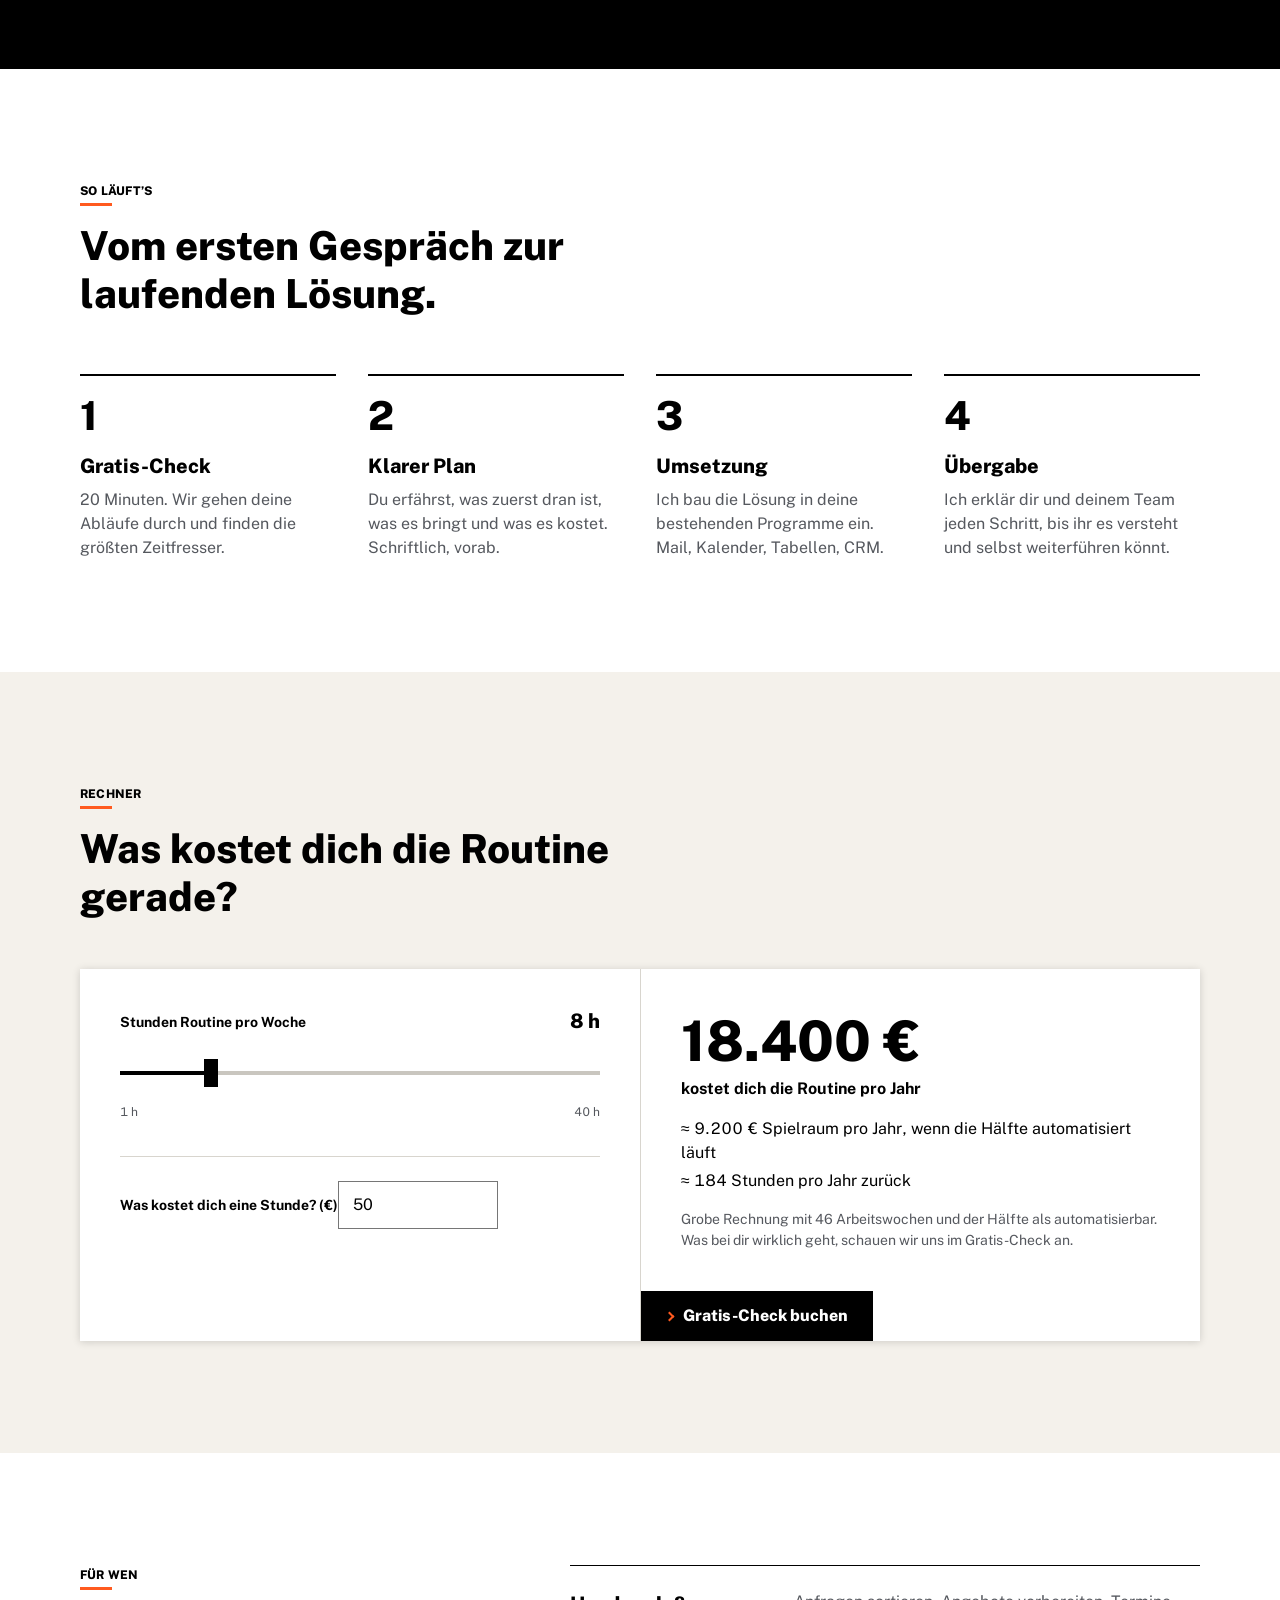
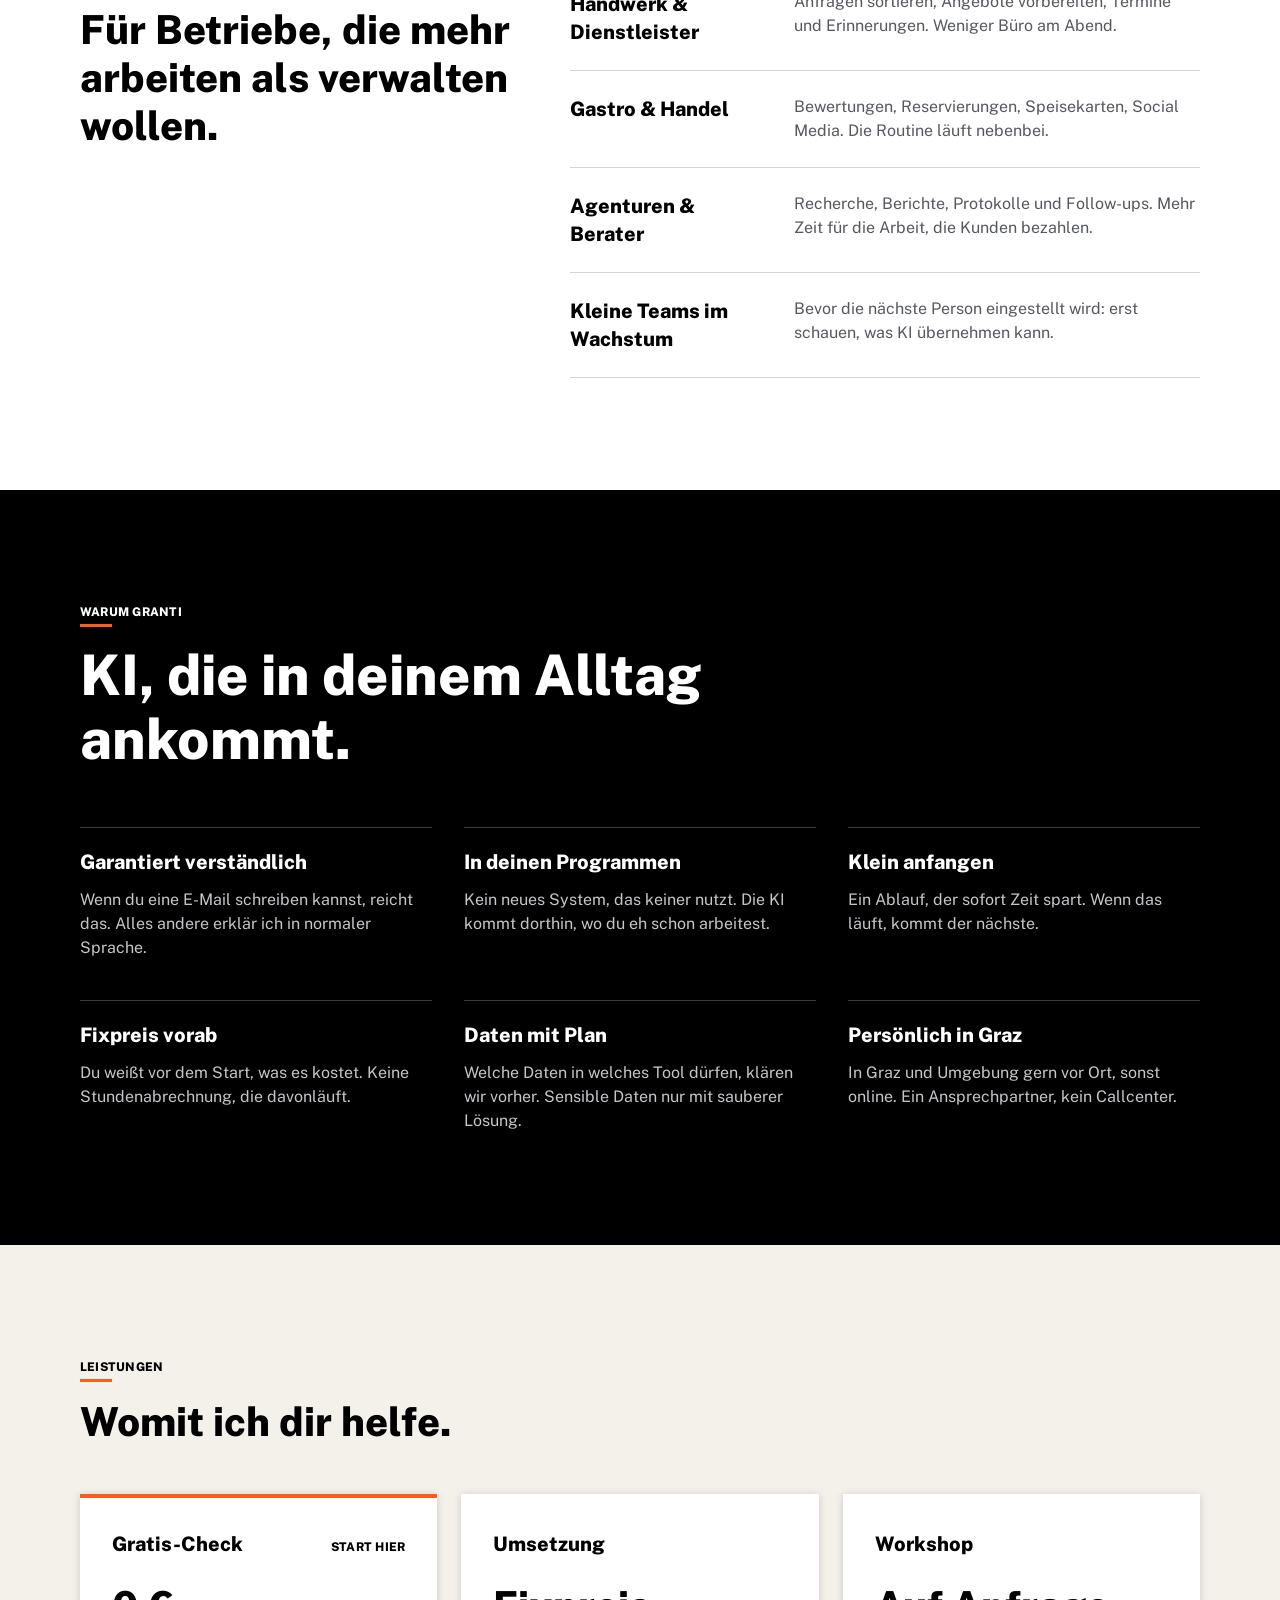
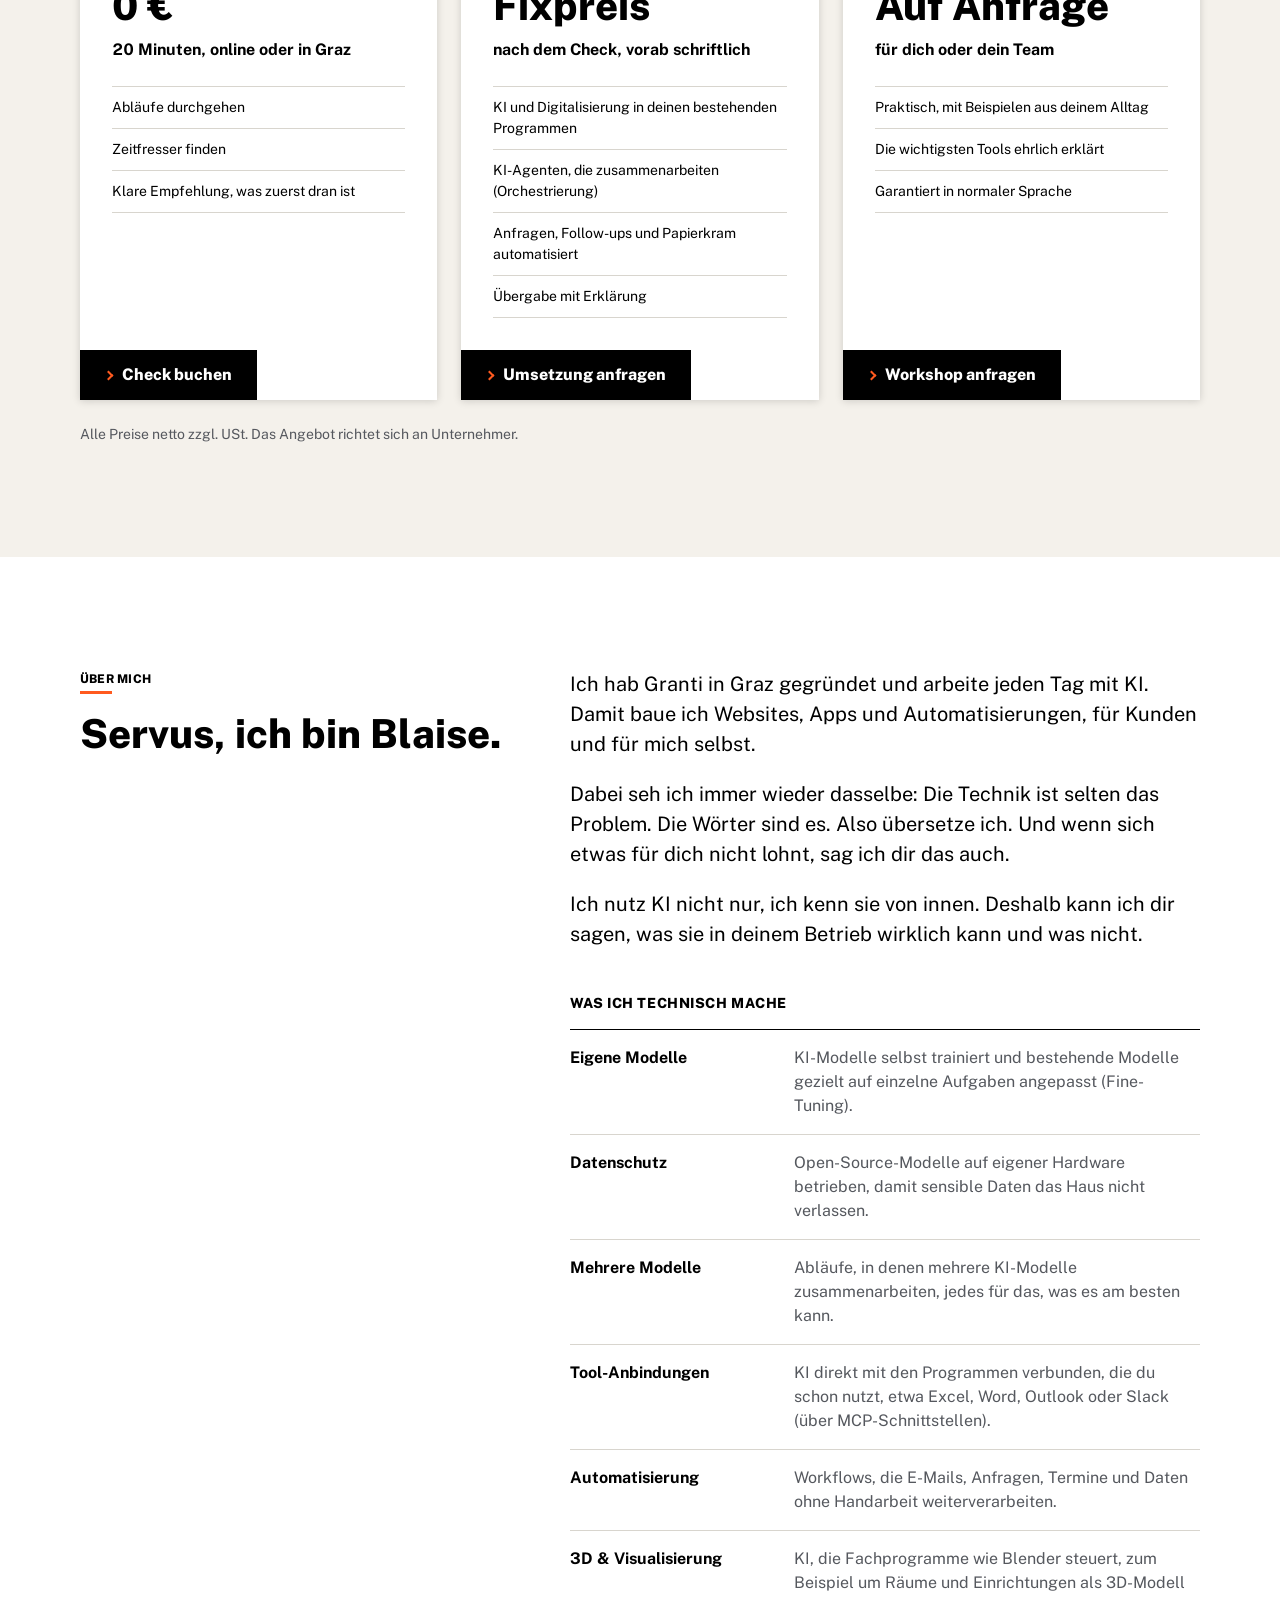
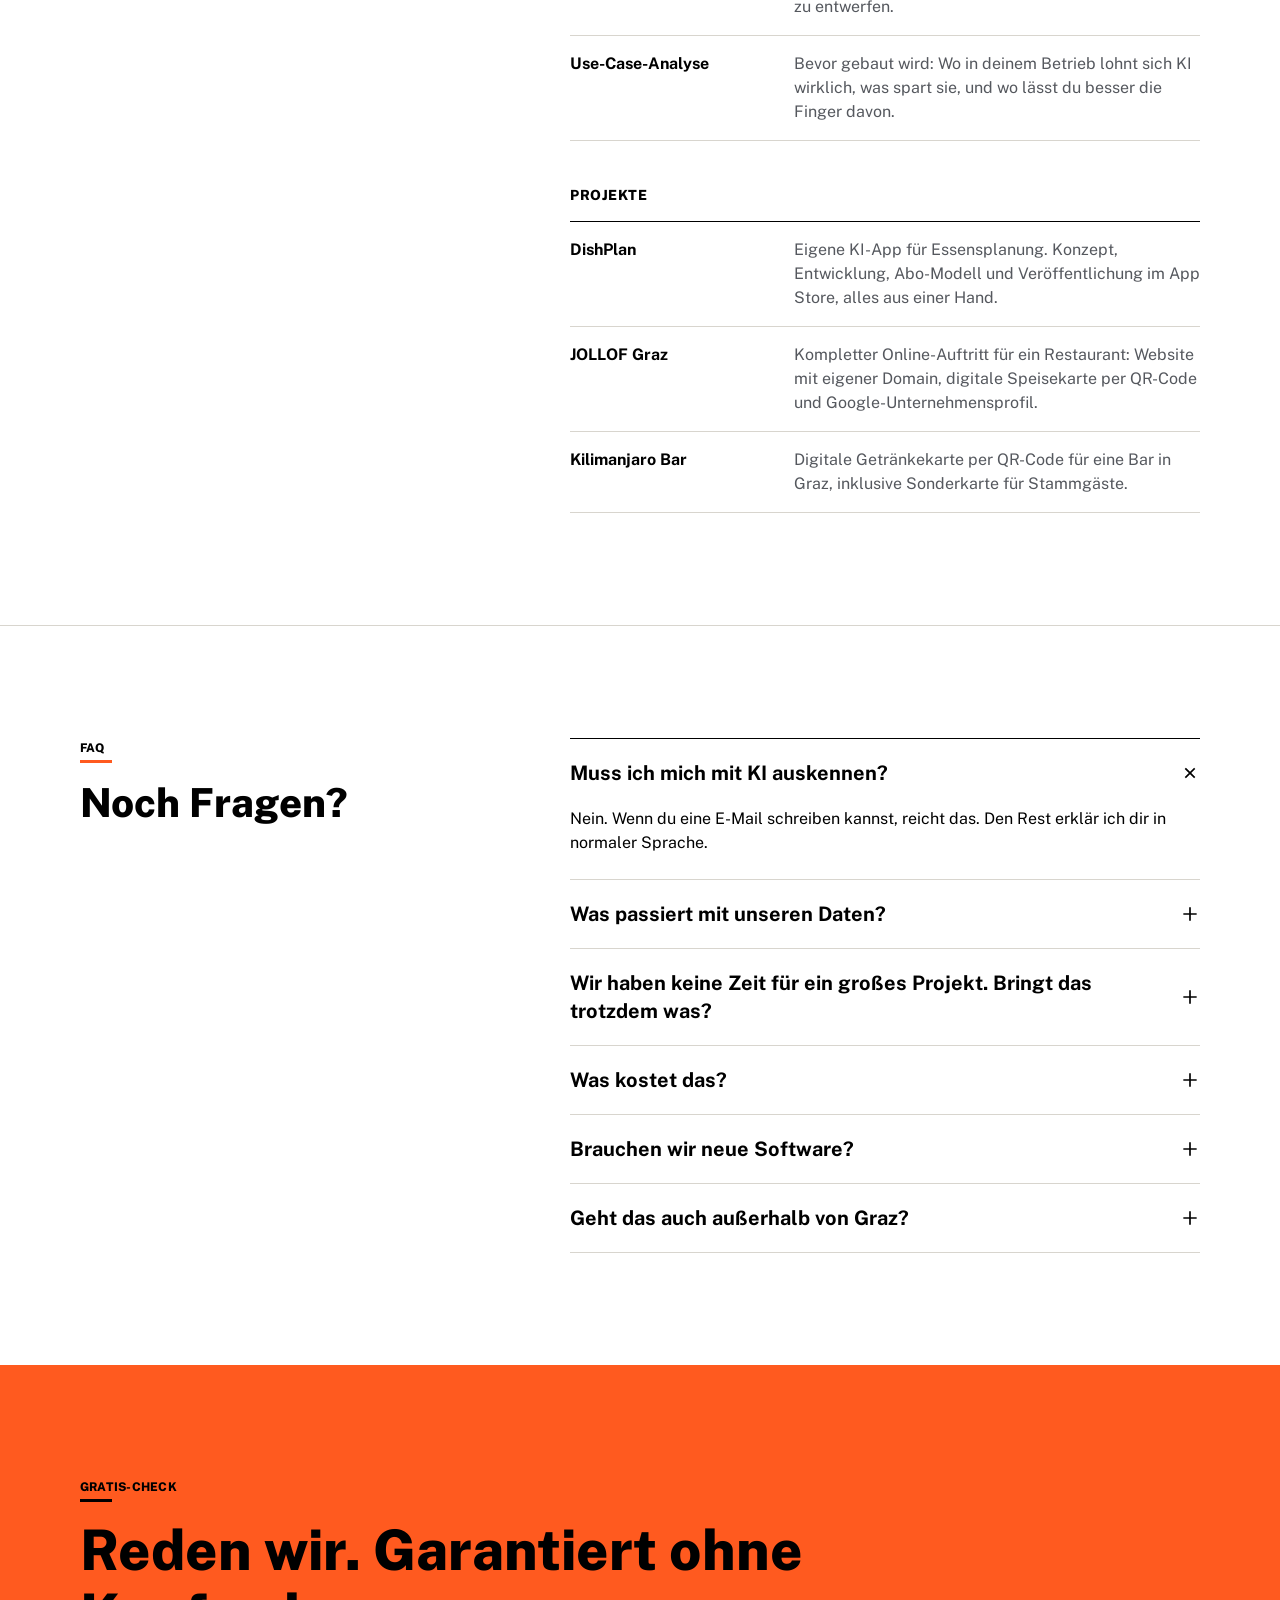
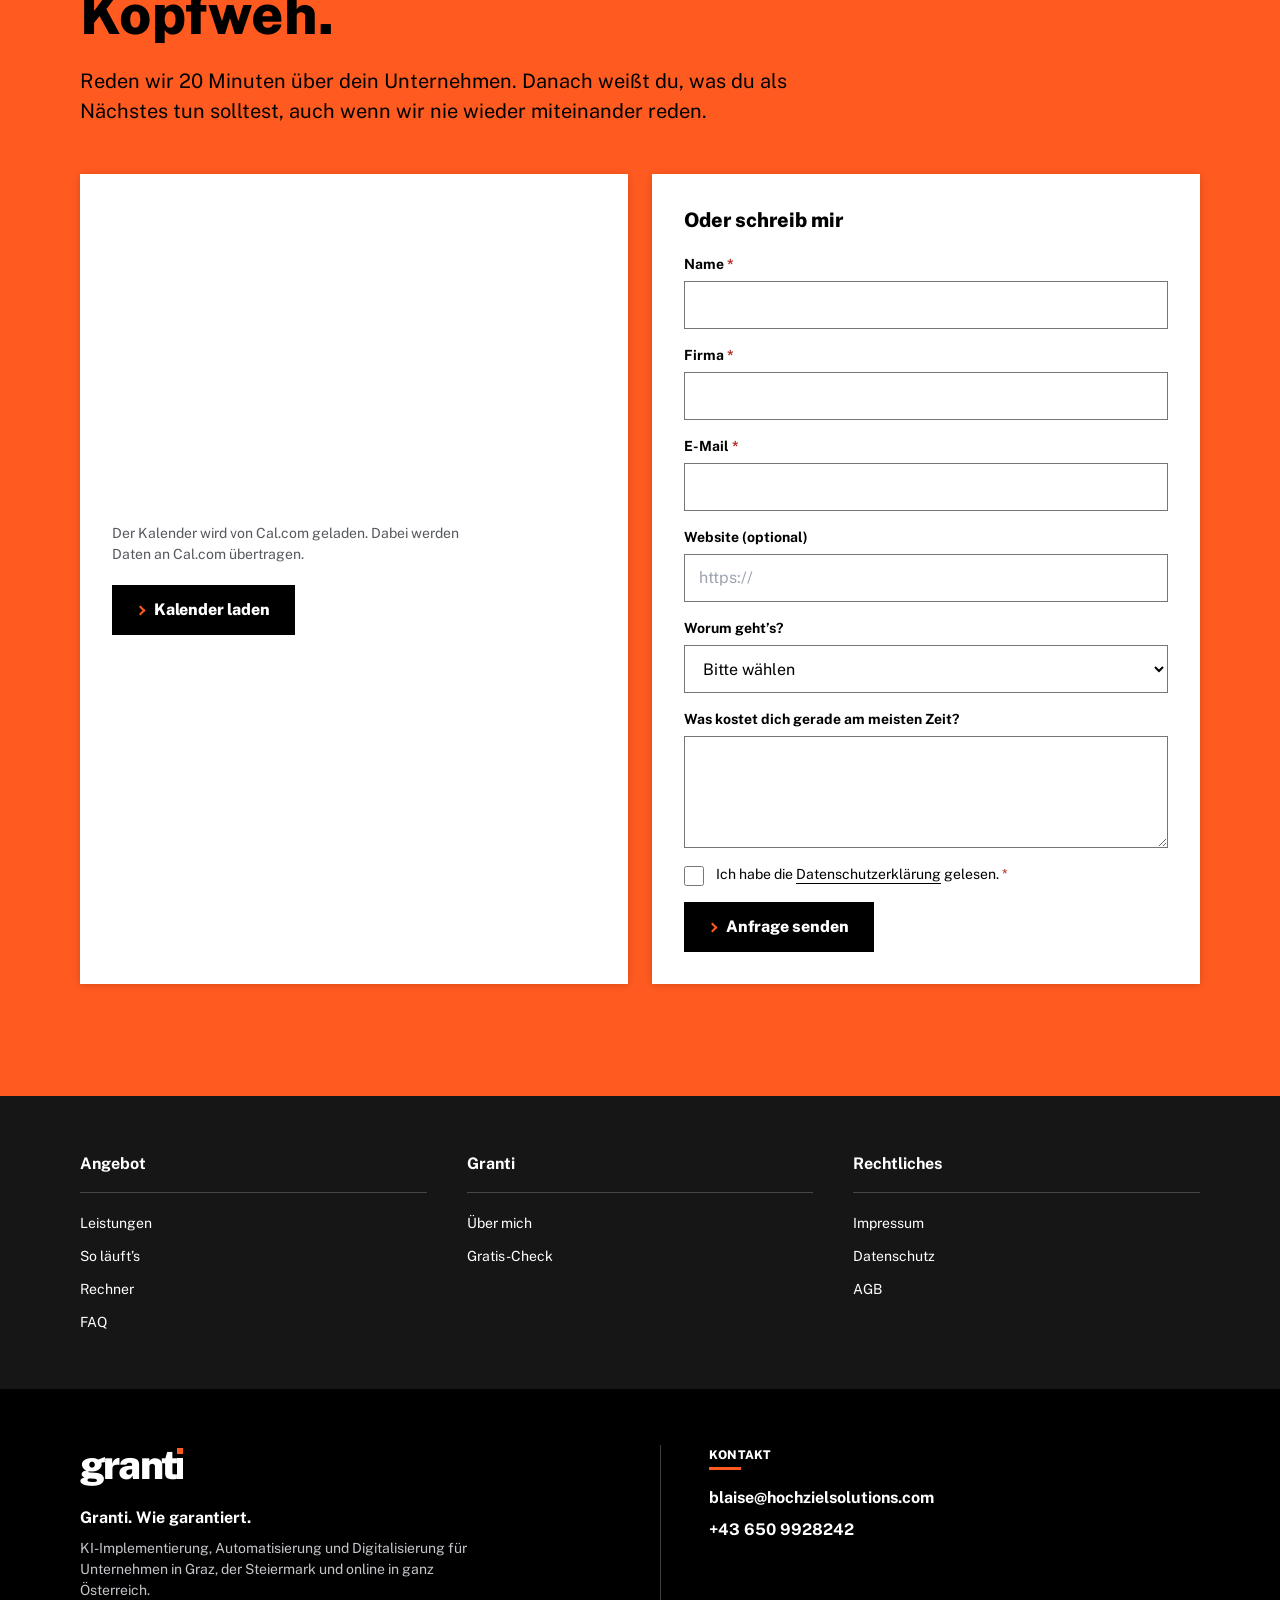
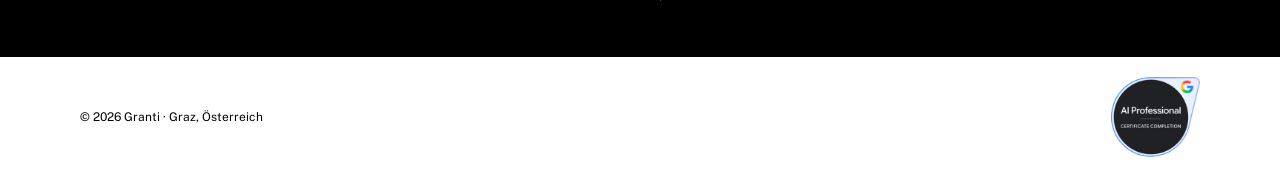
==== commit b441f87c: "Footer: Google AI Professional Badge statt Logo+Text Co-Authored-By: Claude Opus 5.5 <noreply@anthro" ====
--- a/agb/index.html
+++ b/agb/index.html
@@ -27,11 +27,11 @@
 {"@type":"Service","name":"KI-Implementierung und Automatisierung","serviceType":"KI-Implementierung","provider":{"@type":"Organization","name":"Granti"},"areaServed":"AT"}
 ]}
 </script>
-  <script type="module" crossorigin="" src="/assets/index-DL8dCrt_.js"></script>
-  <link rel="stylesheet" crossorigin="" href="/assets/index-BQnlX44e.css">
+  <script type="module" crossorigin="" src="/assets/index-DZy55Ymd.js"></script>
+  <link rel="stylesheet" crossorigin="" href="/assets/index-CGymm6K-.css">
 <link rel="preload" href="/assets/public-sans-latin-wght-normal-DdeTHZLK.woff2" as="font" type="font/woff2" crossorigin=""></head>
 <body>
-<div id="root"><a href="#inhalt" class="sr-only focus:not-sr-only focus:fixed focus:left-4 focus:top-4 focus:z-[60] btn btn-primary">Zum Inhalt springen</a><div class="wrap hidden h-8 items-center justify-between bg-[#f0f0f0] text-[12px] lg:flex"><span>KI-Implementierung &amp; Digitalisierung für Unternehmen</span><span>Graz, Österreich</span></div><header class="sticky top-0 z-40 border-b border-line bg-white"><div class="wrap flex h-[66px] items-center gap-10"><a class="mr-auto text-black no-underline lg:mr-0" aria-label="Granti, zur Startseite" href="/" data-discover="true"><span class="inline-flex items-baseline font-[850] leading-none tracking-[-.045em] text-[30px]" aria-label="granti">grant<span aria-hidden="true" class="relative ml-[.035em] inline-block h-[.535em] w-[.135em] bg-current"><span class="absolute left-[-.01em] top-[-.235em] h-[.155em] w-[.155em] bg-[#ff5a1f]"></span></span></span></a><nav aria-label="Hauptmenü" class="mr-auto hidden items-center gap-9 lg:flex"><a class="text-[16px] text-black no-underline underline-offset-[22px] hover:underline hover:decoration-2" href="/#leistungen" data-discover="true">Leistungen</a><a class="text-[16px] text-black no-underline underline-offset-[22px] hover:underline hover:decoration-2" href="/#ablauf" data-discover="true">So läuft’s</a><a class="text-[16px] text-black no-underline underline-offset-[22px] hover:underline hover:decoration-2" href="/#rechner" data-discover="true">Rechner</a><a class="text-[16px] text-black no-underline underline-offset-[22px] hover:underline hover:decoration-2" href="/#ueber-mich" data-discover="true">Über mich</a><a class="text-[16px] text-black no-underline underline-offset-[22px] hover:underline hover:decoration-2" href="/#faq" data-discover="true">FAQ</a></nav><a class="btn btn-primary hidden !min-h-[42px] !py-2 sm:inline-flex" href="/#termin" data-discover="true">Gratis-Check buchen</a><button type="button" class="btn btn-ghost !min-h-[44px] !w-[44px] !p-0 lg:hidden" aria-label="Menü öffnen" aria-expanded="false"><svg width="24" height="24" viewBox="0 0 24 24" fill="none" stroke="currentColor" stroke-width="2" stroke-linecap="square" aria-hidden="true"><path d="M4 7h16M4 12h16M4 17h16"></path></svg></button></div></header><main id="inhalt"><section class="wrap py-14 lg:py-20"><div class="max-w-[860px]"><h1>AGB</h1><div class="mt-10 grid gap-8 border-t border-black pt-8"><section><h2 class="!text-[20px] !leading-[28px]">Geltungsbereich</h2><div class="mt-3 grid gap-2"><p>Diese AGB gelten nur für Unternehmer. <span class="ph">[TEXT]</span></p></div></section><section><h2 class="!text-[20px] !leading-[28px]">Leistungsbeschreibung</h2><div class="mt-3 grid gap-2"><p><span class="ph">[TEXT]</span></p></div></section><section><h2 class="!text-[20px] !leading-[28px]">Angebot und Fixpreis</h2><div class="mt-3 grid gap-2"><p><span class="ph">[TEXT]</span></p></div></section><section><h2 class="!text-[20px] !leading-[28px]">Mitwirkung und Datenzugang</h2><div class="mt-3 grid gap-2"><p><span class="ph">[TEXT]</span></p></div></section><section><h2 class="!text-[20px] !leading-[28px]">Haftung</h2><div class="mt-3 grid gap-2"><p><span class="ph">[TEXT]</span></p></div></section><section><h2 class="!text-[20px] !leading-[28px]">Gerichtsstand</h2><div class="mt-3 grid gap-2"><p>Gerichtsstand ist Graz. <span class="ph">[TEXT]</span></p></div></section></div></div></section></main><footer><div class="on-ink wrap py-14"><nav aria-label="Fußzeile" class="grid gap-10 md:grid-cols-3"><div><p class="border-b border-line pb-4 font-bold">Angebot</p><ul class="mt-5 grid gap-3 text-[14px] leading-[21px]"><li><a class="text-white no-underline underline-offset-4 hover:underline" href="/#leistungen" data-discover="true">Leistungen</a></li><li><a class="text-white no-underline underline-offset-4 hover:underline" href="/#ablauf" data-discover="true">So läuft’s</a></li><li><a class="text-white no-underline underline-offset-4 hover:underline" href="/#rechner" data-discover="true">Rechner</a></li><li><a class="text-white no-underline underline-offset-4 hover:underline" href="/#faq" data-discover="true">FAQ</a></li></ul></div><div><p class="border-b border-line pb-4 font-bold">Granti</p><ul class="mt-5 grid gap-3 text-[14px] leading-[21px]"><li><a class="text-white no-underline underline-offset-4 hover:underline" href="/#ueber-mich" data-discover="true">Über mich</a></li><li><a class="text-white no-underline underline-offset-4 hover:underline" href="/#termin" data-discover="true">Gratis-Check</a></li></ul></div><div><p class="border-b border-line pb-4 font-bold">Rechtliches</p><ul class="mt-5 grid gap-3 text-[14px] leading-[21px]"><li><a class="text-white no-underline underline-offset-4 hover:underline" href="/impressum" data-discover="true">Impressum</a></li><li><a class="text-white no-underline underline-offset-4 hover:underline" href="/datenschutz" data-discover="true">Datenschutz</a></li><li><a class="text-white no-underline underline-offset-4 hover:underline" href="/agb" data-discover="true">AGB</a></li></ul></div></nav></div><div class="on-dark wrap grid gap-10 py-14 md:grid-cols-2"><div><span class="inline-flex items-baseline font-[850] leading-none tracking-[-.045em] text-[40px]" aria-label="granti">grant<span aria-hidden="true" class="relative ml-[.035em] inline-block h-[.535em] w-[.135em] bg-current"><span class="absolute left-[-.01em] top-[-.235em] h-[.155em] w-[.155em] bg-[#ff5a1f]"></span></span></span><p class="mt-5 font-bold">Granti. Wie garantiert.</p><p class="mt-2 max-w-[46ch] text-[14px] leading-[21px] text-muted">KI-Implementierung, Automatisierung und Digitalisierung für Unternehmen in Graz, der Steiermark und online in ganz Österreich.</p></div><div class="md:border-l md:border-line md:pl-12"><p class="eyebrow">Kontakt</p><p class="mt-4 font-bold"><a href="mailto:blaise@hochzielsolutions.com" class="text-white no-underline underline-offset-4 hover:underline">blaise@hochzielsolutions.com</a></p><p class="mt-2 font-bold"><a href="tel:+436509928242" class="text-white no-underline underline-offset-4 hover:underline">+43 650 9928242</a></p></div></div><div class="wrap flex flex-wrap items-center justify-between gap-4 py-5 text-[12px]"><span>© 2026 Granti · Graz, Österreich</span><div class="flex items-center gap-3" title="Google AI Professional Certificate (Google Career Certificates)"><img alt="Google" width="80" height="24" class="h-6 w-auto" loading="lazy" src="/google-logo.png"><span class="leading-[16px]"><span class="block font-bold">Google AI Professional</span>Certificate</span></div></div></footer></div>
+<div id="root"><a href="#inhalt" class="sr-only focus:not-sr-only focus:fixed focus:left-4 focus:top-4 focus:z-[60] btn btn-primary">Zum Inhalt springen</a><div class="wrap hidden h-8 items-center justify-between bg-[#f0f0f0] text-[12px] lg:flex"><span>KI-Implementierung &amp; Digitalisierung für Unternehmen</span><span>Graz, Österreich</span></div><header class="sticky top-0 z-40 border-b border-line bg-white"><div class="wrap flex h-[66px] items-center gap-10"><a class="mr-auto text-black no-underline lg:mr-0" aria-label="Granti, zur Startseite" href="/" data-discover="true"><span class="inline-flex items-baseline font-[850] leading-none tracking-[-.045em] text-[30px]" aria-label="granti">grant<span aria-hidden="true" class="relative ml-[.035em] inline-block h-[.535em] w-[.135em] bg-current"><span class="absolute left-[-.01em] top-[-.235em] h-[.155em] w-[.155em] bg-[#ff5a1f]"></span></span></span></a><nav aria-label="Hauptmenü" class="mr-auto hidden items-center gap-9 lg:flex"><a class="text-[16px] text-black no-underline underline-offset-[22px] hover:underline hover:decoration-2" href="/#leistungen" data-discover="true">Leistungen</a><a class="text-[16px] text-black no-underline underline-offset-[22px] hover:underline hover:decoration-2" href="/#ablauf" data-discover="true">So läuft’s</a><a class="text-[16px] text-black no-underline underline-offset-[22px] hover:underline hover:decoration-2" href="/#rechner" data-discover="true">Rechner</a><a class="text-[16px] text-black no-underline underline-offset-[22px] hover:underline hover:decoration-2" href="/#ueber-mich" data-discover="true">Über mich</a><a class="text-[16px] text-black no-underline underline-offset-[22px] hover:underline hover:decoration-2" href="/#faq" data-discover="true">FAQ</a></nav><a class="btn btn-primary hidden !min-h-[42px] !py-2 sm:inline-flex" href="/#termin" data-discover="true">Gratis-Check buchen</a><button type="button" class="btn btn-ghost !min-h-[44px] !w-[44px] !p-0 lg:hidden" aria-label="Menü öffnen" aria-expanded="false"><svg width="24" height="24" viewBox="0 0 24 24" fill="none" stroke="currentColor" stroke-width="2" stroke-linecap="square" aria-hidden="true"><path d="M4 7h16M4 12h16M4 17h16"></path></svg></button></div></header><main id="inhalt"><section class="wrap py-14 lg:py-20"><div class="max-w-[860px]"><h1>AGB</h1><div class="mt-10 grid gap-8 border-t border-black pt-8"><section><h2 class="!text-[20px] !leading-[28px]">Geltungsbereich</h2><div class="mt-3 grid gap-2"><p>Diese AGB gelten nur für Unternehmer. <span class="ph">[TEXT]</span></p></div></section><section><h2 class="!text-[20px] !leading-[28px]">Leistungsbeschreibung</h2><div class="mt-3 grid gap-2"><p><span class="ph">[TEXT]</span></p></div></section><section><h2 class="!text-[20px] !leading-[28px]">Angebot und Fixpreis</h2><div class="mt-3 grid gap-2"><p><span class="ph">[TEXT]</span></p></div></section><section><h2 class="!text-[20px] !leading-[28px]">Mitwirkung und Datenzugang</h2><div class="mt-3 grid gap-2"><p><span class="ph">[TEXT]</span></p></div></section><section><h2 class="!text-[20px] !leading-[28px]">Haftung</h2><div class="mt-3 grid gap-2"><p><span class="ph">[TEXT]</span></p></div></section><section><h2 class="!text-[20px] !leading-[28px]">Gerichtsstand</h2><div class="mt-3 grid gap-2"><p>Gerichtsstand ist Graz. <span class="ph">[TEXT]</span></p></div></section></div></div></section></main><footer><div class="on-ink wrap py-14"><nav aria-label="Fußzeile" class="grid gap-10 md:grid-cols-3"><div><p class="border-b border-line pb-4 font-bold">Angebot</p><ul class="mt-5 grid gap-3 text-[14px] leading-[21px]"><li><a class="text-white no-underline underline-offset-4 hover:underline" href="/#leistungen" data-discover="true">Leistungen</a></li><li><a class="text-white no-underline underline-offset-4 hover:underline" href="/#ablauf" data-discover="true">So läuft’s</a></li><li><a class="text-white no-underline underline-offset-4 hover:underline" href="/#rechner" data-discover="true">Rechner</a></li><li><a class="text-white no-underline underline-offset-4 hover:underline" href="/#faq" data-discover="true">FAQ</a></li></ul></div><div><p class="border-b border-line pb-4 font-bold">Granti</p><ul class="mt-5 grid gap-3 text-[14px] leading-[21px]"><li><a class="text-white no-underline underline-offset-4 hover:underline" href="/#ueber-mich" data-discover="true">Über mich</a></li><li><a class="text-white no-underline underline-offset-4 hover:underline" href="/#termin" data-discover="true">Gratis-Check</a></li></ul></div><div><p class="border-b border-line pb-4 font-bold">Rechtliches</p><ul class="mt-5 grid gap-3 text-[14px] leading-[21px]"><li><a class="text-white no-underline underline-offset-4 hover:underline" href="/impressum" data-discover="true">Impressum</a></li><li><a class="text-white no-underline underline-offset-4 hover:underline" href="/datenschutz" data-discover="true">Datenschutz</a></li><li><a class="text-white no-underline underline-offset-4 hover:underline" href="/agb" data-discover="true">AGB</a></li></ul></div></nav></div><div class="on-dark wrap grid gap-10 py-14 md:grid-cols-2"><div><span class="inline-flex items-baseline font-[850] leading-none tracking-[-.045em] text-[40px]" aria-label="granti">grant<span aria-hidden="true" class="relative ml-[.035em] inline-block h-[.535em] w-[.135em] bg-current"><span class="absolute left-[-.01em] top-[-.235em] h-[.155em] w-[.155em] bg-[#ff5a1f]"></span></span></span><p class="mt-5 font-bold">Granti. Wie garantiert.</p><p class="mt-2 max-w-[46ch] text-[14px] leading-[21px] text-muted">KI-Implementierung, Automatisierung und Digitalisierung für Unternehmen in Graz, der Steiermark und online in ganz Österreich.</p></div><div class="md:border-l md:border-line md:pl-12"><p class="eyebrow">Kontakt</p><p class="mt-4 font-bold"><a href="mailto:blaise@hochzielsolutions.com" class="text-white no-underline underline-offset-4 hover:underline">blaise@hochzielsolutions.com</a></p><p class="mt-2 font-bold"><a href="tel:+436509928242" class="text-white no-underline underline-offset-4 hover:underline">+43 650 9928242</a></p></div></div><div class="wrap flex flex-wrap items-center justify-between gap-4 py-5 text-[12px]"><span>© 2026 Granti · Graz, Österreich</span><div class="flex items-center gap-3" title="Google AI Professional Certificate (Google Career Certificates)"><img alt="Google AI Professional – Certificate Completion" width="240" height="216" class="h-20 w-auto" loading="lazy" src="/google-ai-badge.png"></div></div></footer></div>
 
 
 </body></html>
--- a/assets/index-CGymm6K-.css
+++ b/assets/index-CGymm6K-.css
@@ -0,0 +1 @@
+@font-face{font-family:Public Sans Variable;font-style:normal;font-display:swap;font-weight:100 900;src:url(/assets/public-sans-vietnamese-wght-normal-CtlIRbEm.woff2)format("woff2-variations");unicode-range:U+102-103,U+110-111,U+128-129,U+168-169,U+1A0-1A1,U+1AF-1B0,U+300-301,U+303-304,U+308-309,U+323,U+329,U+1EA0-1EF9,U+20AB}@font-face{font-family:Public Sans Variable;font-style:normal;font-display:swap;font-weight:100 900;src:url(/assets/public-sans-latin-ext-wght-normal-MQgHevqp.woff2)format("woff2-variations");unicode-range:U+100-2BA,U+2BD-2C5,U+2C7-2CC,U+2CE-2D7,U+2DD-2FF,U+304,U+308,U+329,U+1D00-1DBF,U+1E00-1E9F,U+1EF2-1EFF,U+2020,U+20A0-20AB,U+20AD-20C0,U+2113,U+2C60-2C7F,U+A720-A7FF}@font-face{font-family:Public Sans Variable;font-style:normal;font-display:swap;font-weight:100 900;src:url(/assets/public-sans-latin-wght-normal-DdeTHZLK.woff2)format("woff2-variations");unicode-range:U+??,U+131,U+152-153,U+2BB-2BC,U+2C6,U+2DA,U+2DC,U+304,U+308,U+329,U+2000-206F,U+20AC,U+2122,U+2191,U+2193,U+2212,U+2215,U+FEFF,U+FFFD}*,:before,:after,::backdrop{--tw-border-spacing-x:0;--tw-border-spacing-y:0;--tw-translate-x:0;--tw-translate-y:0;--tw-rotate:0;--tw-skew-x:0;--tw-skew-y:0;--tw-scale-x:1;--tw-scale-y:1;--tw-pan-x: ;--tw-pan-y: ;--tw-pinch-zoom: ;--tw-scroll-snap-strictness:proximity;--tw-gradient-from-position: ;--tw-gradient-via-position: ;--tw-gradient-to-position: ;--tw-ordinal: ;--tw-slashed-zero: ;--tw-numeric-figure: ;--tw-numeric-spacing: ;--tw-numeric-fraction: ;--tw-ring-inset: ;--tw-ring-offset-width:0px;--tw-ring-offset-color:#fff;--tw-ring-color:#3b82f680;--tw-ring-offset-shadow:0 0 #0000;--tw-ring-shadow:0 0 #0000;--tw-shadow:0 0 #0000;--tw-shadow-colored:0 0 #0000;--tw-blur: ;--tw-brightness: ;--tw-contrast: ;--tw-grayscale: ;--tw-hue-rotate: ;--tw-invert: ;--tw-saturate: ;--tw-sepia: ;--tw-drop-shadow: ;--tw-backdrop-blur: ;--tw-backdrop-brightness: ;--tw-backdrop-contrast: ;--tw-backdrop-grayscale: ;--tw-backdrop-hue-rotate: ;--tw-backdrop-invert: ;--tw-backdrop-opacity: ;--tw-backdrop-saturate: ;--tw-backdrop-sepia: ;--tw-contain-size: ;--tw-contain-layout: ;--tw-contain-paint: ;--tw-contain-style: }*,:before,:after{box-sizing:border-box;border:0 solid #e5e7eb}:before,:after{--tw-content:""}html,:host{-webkit-text-size-adjust:100%;tab-size:4;font-feature-settings:normal;font-variation-settings:normal;-webkit-tap-highlight-color:transparent;font-family:ui-sans-serif,system-ui,sans-serif,Apple Color Emoji,Segoe UI Emoji,Segoe UI Symbol,Noto Color Emoji;line-height:1.5}body{line-height:inherit;margin:0}hr{height:0;color:inherit;border-top-width:1px}abbr:where([title]){-webkit-text-decoration:underline dotted;text-decoration:underline dotted}h1,h2,h3,h4,h5,h6{font-size:inherit;font-weight:inherit}a{color:inherit;-webkit-text-decoration:inherit;text-decoration:inherit}b,strong{font-weight:bolder}code,kbd,samp,pre{font-feature-settings:normal;font-variation-settings:normal;font-family:ui-monospace,SFMono-Regular,Menlo,Monaco,Consolas,Liberation Mono,Courier New,monospace;font-size:1em}small{font-size:80%}sub,sup{vertical-align:baseline;font-size:75%;line-height:0;position:relative}sub{bottom:-.25em}sup{top:-.5em}table{text-indent:0;border-color:inherit;border-collapse:collapse}button,input,optgroup,select,textarea{font-feature-settings:inherit;font-variation-settings:inherit;font-family:inherit;font-size:100%;font-weight:inherit;line-height:inherit;letter-spacing:inherit;color:inherit;margin:0;padding:0}button,select{text-transform:none}button,input:where([type=button]),input:where([type=reset]),input:where([type=submit]){-webkit-appearance:button;background-color:#0000;background-image:none}:-moz-focusring{outline:auto}:-moz-ui-invalid{box-shadow:none}progress{vertical-align:baseline}::-webkit-inner-spin-button{height:auto}::-webkit-outer-spin-button{height:auto}[type=search]{-webkit-appearance:textfield;outline-offset:-2px}::-webkit-search-decoration{-webkit-appearance:none}::-webkit-file-upload-button{-webkit-appearance:button;font:inherit}summary{display:list-item}blockquote,dl,dd,h1,h2,h3,h4,h5,h6,hr,figure,p,pre{margin:0}fieldset{margin:0;padding:0}legend{padding:0}ol,ul,menu{margin:0;padding:0;list-style:none}dialog{padding:0}textarea{resize:vertical}input::-moz-placeholder{opacity:1;color:#9ca3af}textarea::-moz-placeholder{opacity:1;color:#9ca3af}input::placeholder,textarea::placeholder{opacity:1;color:#9ca3af}button,[role=button]{cursor:pointer}:disabled{cursor:default}img,svg,video,canvas,audio,iframe,embed,object{vertical-align:middle;display:block}img,video{max-width:100%;height:auto}[hidden]:where(:not([hidden=until-found])){display:none}.num{font-variant-numeric:lining-nums tabular-nums}.stat{font-variant-numeric:lining-nums;font-weight:800}.lead{font-size:16px;line-height:24px}@media (width>=768px){.lead{font-size:20px;line-height:30px}}.eyebrow{--eyebrow-line:var(--accent);letter-spacing:.02em;text-transform:uppercase;font-size:12px;font-weight:800;line-height:20px}.eyebrow:after{content:"";background:var(--eyebrow-line);width:32px;height:3px;margin-top:2px;display:block}.wrap{width:100%;padding-inline:var(--gutter)}.sec{padding-block:72px;position:relative}@media (width>=1024px){.sec{padding-block:112px}}.on-dark{--text:#fff;--muted:#c4c6ca;--line:#3d3d3d;--ph-fg:#ffc9b3;--ph-bg:#ff5a1f2e;color:#fff;background:#000}.on-ink{--text:#fff;--muted:#c4c6ca;--line:#474747;color:#fff;background:#161616}.on-stone{background:var(--stone)}.on-accent{--text:#000;--muted:#1c1c1c;--line:#00000073;background:var(--accent);color:#000}.on-accent .eyebrow{--eyebrow-line:#000}.card{--text:#000;--muted:#55585e;--line:#d8d5ce;--ph-fg:#8f2c05;--ph-bg:#ff5a1f1f;color:#000;background:#fff;box-shadow:0 1px 8px #00000029}.btn{text-align:left;cursor:pointer;border:1px solid #0000;border-radius:0;justify-content:center;align-items:center;gap:10px;min-height:48px;padding:12px 24px;font-size:16px;font-weight:800;line-height:24px;text-decoration:none;transition:background-color .12s,color .12s,border-color .12s;display:inline-flex}.btn-primary{color:#fff;background:#000;border-color:#000}.btn-primary:before,.link-arrow:before{content:"";border-top:2px solid var(--accent);border-right:2px solid var(--accent);flex:none;width:7px;height:7px;transform:rotate(45deg)}.btn-primary:hover{color:#000;background:#fff}.btn-ghost{color:var(--text);border-color:var(--text);background:0 0}.btn-ghost:hover{background:var(--text);color:#fff}.btn[disabled]{opacity:.6;cursor:wait}.link-arrow{color:inherit;align-items:center;gap:10px;font-weight:800;text-decoration:none;display:inline-flex}.link-arrow:hover{text-underline-offset:4px;text-decoration:underline}.on-accent .link-arrow:before{border-color:#000}.ph{color:var(--ph-fg);background:var(--ph-bg);border-bottom:1px dashed;padding-inline:2px}.field{gap:6px;display:grid}.field label,.label{font-size:14px;font-weight:700;line-height:21px}.\!label{font-size:14px!important;font-weight:700!important;line-height:21px!important}.input{width:100%;min-height:48px;font:inherit;color:#000;background:#fff;border:1px solid #767676;border-radius:0;padding:10px 14px;font-size:16px}.input:hover{border-color:#000}.input[aria-invalid=true]{border-color:var(--err);box-shadow:inset 0 0 0 1px var(--err)}textarea.input{resize:vertical;min-height:112px}.err{color:var(--err);font-size:14px;line-height:21px}.req{color:var(--err)}.check{accent-color:#000;flex:none;width:20px;height:20px;margin-top:2px}.sr-only{clip:rect(0, 0, 0, 0);white-space:nowrap;border-width:0;width:1px;height:1px;margin:-1px;padding:0;position:absolute;overflow:hidden}.fixed{position:fixed}.absolute{position:absolute}.relative{position:relative}.sticky{position:sticky}.inset-0{inset:0}.-left-\[9999px\]{left:-9999px}.left-\[-\.01em\]{left:-.01em}.top-0{top:0}.top-\[-\.235em\]{top:-.235em}.z-40{z-index:40}.z-50{z-index:50}.mb-3{margin-bottom:.75rem}.mb-4{margin-bottom:1rem}.mb-5{margin-bottom:1.25rem}.mb-6{margin-bottom:1.5rem}.ml-\[\.035em\]{margin-left:.035em}.mr-auto{margin-right:auto}.mt-1{margin-top:.25rem}.mt-10{margin-top:2.5rem}.mt-12{margin-top:3rem}.mt-14{margin-top:3.5rem}.mt-2{margin-top:.5rem}.mt-3{margin-top:.75rem}.mt-4{margin-top:1rem}.mt-5{margin-top:1.25rem}.mt-6{margin-top:1.5rem}.mt-8{margin-top:2rem}.mt-auto{margin-top:auto}.block{display:block}.inline-block{display:inline-block}.flex{display:flex}.inline-flex{display:inline-flex}.grid{display:grid}.hidden{display:none}.h-20{height:5rem}.h-8{height:2rem}.h-\[\.155em\]{height:.155em}.h-\[\.535em\]{height:.535em}.h-\[100dvh\]{height:100dvh}.h-\[66px\]{height:66px}.h-full{height:100%}.\!min-h-\[42px\]{min-height:42px!important}.\!min-h-\[44px\]{min-height:44px!important}.min-h-\[320px\]{min-height:320px}.min-h-\[660px\]{min-height:660px}.\!w-\[160px\]{width:160px!important}.\!w-\[44px\]{width:44px!important}.w-\[\.135em\]{width:.135em}.w-\[\.155em\]{width:.155em}.w-auto{width:auto}.w-full{width:100%}.max-w-\[24ch\]{max-width:24ch}.max-w-\[40ch\]{max-width:40ch}.max-w-\[46ch\]{max-width:46ch}.max-w-\[56ch\]{max-width:56ch}.max-w-\[60ch\]{max-width:60ch}.max-w-\[62ch\]{max-width:62ch}.max-w-\[860px\]{max-width:860px}.flex-1{flex:1}.flex-none{flex:none}.grid-cols-\[1fr_auto\]{grid-template-columns:1fr auto}.flex-col{flex-direction:column}.flex-wrap{flex-wrap:wrap}.items-start{align-items:flex-start}.items-end{align-items:flex-end}.items-center{align-items:center}.items-baseline{align-items:baseline}.items-stretch{align-items:stretch}.justify-center{justify-content:center}.justify-between{justify-content:space-between}.gap-1{gap:.25rem}.gap-10{gap:2.5rem}.gap-2{gap:.5rem}.gap-3{gap:.75rem}.gap-4{gap:1rem}.gap-5{gap:1.25rem}.gap-6{gap:1.5rem}.gap-8{gap:2rem}.gap-9{gap:2.25rem}.gap-x-6{-moz-column-gap:1.5rem;column-gap:1.5rem}.gap-x-8{-moz-column-gap:2rem;column-gap:2rem}.gap-y-10{row-gap:2.5rem}.self-start{align-self:flex-start}.justify-self-start{justify-self:start}.overflow-y-auto{overflow-y:auto}.break-words{overflow-wrap:break-word}.border-b{border-bottom-width:1px}.border-l-4{border-left-width:4px}.border-t{border-top-width:1px}.border-t-2{border-top-width:2px}.border-t-4{border-top-width:4px}.border-accent{border-color:var(--accent)}.border-black{--tw-border-opacity:1;border-color:rgb(0 0 0/var(--tw-border-opacity,1))}.border-line{border-color:var(--line)}.border-transparent{border-color:#0000}.bg-\[\#f0f0f0\]{--tw-bg-opacity:1;background-color:rgb(240 240 240/var(--tw-bg-opacity,1))}.bg-\[\#ff5a1f\]{--tw-bg-opacity:1;background-color:rgb(255 90 31/var(--tw-bg-opacity,1))}.bg-current{background-color:currentColor}.bg-white{--tw-bg-opacity:1;background-color:rgb(255 255 255/var(--tw-bg-opacity,1))}.\!p-0{padding:0!important}.p-4{padding:1rem}.p-6{padding:1.5rem}.p-8{padding:2rem}.\!py-2{padding-top:.5rem!important;padding-bottom:.5rem!important}.px-4{padding-left:1rem;padding-right:1rem}.py-10{padding-top:2.5rem;padding-bottom:2.5rem}.py-12{padding-top:3rem;padding-bottom:3rem}.py-14{padding-top:3.5rem;padding-bottom:3.5rem}.py-2\.5{padding-top:.625rem;padding-bottom:.625rem}.py-3{padding-top:.75rem;padding-bottom:.75rem}.py-4{padding-top:1rem;padding-bottom:1rem}.py-5{padding-top:1.25rem;padding-bottom:1.25rem}.py-6{padding-top:1.5rem;padding-bottom:1.5rem}.py-8{padding-top:2rem;padding-bottom:2rem}.pb-12{padding-bottom:3rem}.pb-4{padding-bottom:1rem}.pb-6{padding-bottom:1.5rem}.pl-5{padding-left:1.25rem}.pt-12{padding-top:3rem}.pt-4{padding-top:1rem}.pt-5{padding-top:1.25rem}.pt-6{padding-top:1.5rem}.pt-8{padding-top:2rem}.text-center{text-align:center}.\!text-\[20px\]{font-size:20px!important}.text-\[12px\]{font-size:12px}.text-\[14px\]{font-size:14px}.text-\[16px\]{font-size:16px}.text-\[20px\]{font-size:20px}.text-\[30px\]{font-size:30px}.text-\[40px\]{font-size:40px}.text-\[72px\]{font-size:72px}.font-\[850\]{font-weight:850}.font-bold{font-weight:700}.font-extrabold{font-weight:800}.uppercase{text-transform:uppercase}.\!leading-\[28px\]{line-height:28px!important}.leading-5{line-height:1.25rem}.leading-\[21px\]{line-height:21px}.leading-\[28px\]{line-height:28px}.leading-\[48px\]{line-height:48px}.leading-none{line-height:1}.tracking-\[-\.045em\]{letter-spacing:-.045em}.tracking-\[\.02em\]{letter-spacing:.02em}.tracking-\[\.04em\]{letter-spacing:.04em}.text-accent{color:var(--accent)}.text-black{--tw-text-opacity:1;color:rgb(0 0 0/var(--tw-text-opacity,1))}.text-muted{color:var(--muted)}.text-ok{color:var(--ok)}.text-white{--tw-text-opacity:1;color:rgb(255 255 255/var(--tw-text-opacity,1))}.underline{text-decoration-line:underline}.no-underline{text-decoration-line:none}.underline-offset-4{text-underline-offset:4px}.underline-offset-\[22px\]{text-underline-offset:22px}.grayscale{--tw-grayscale:grayscale(100%);filter:var(--tw-blur) var(--tw-brightness) var(--tw-contrast) var(--tw-grayscale) var(--tw-hue-rotate) var(--tw-invert) var(--tw-saturate) var(--tw-sepia) var(--tw-drop-shadow)}.filter{filter:var(--tw-blur) var(--tw-brightness) var(--tw-contrast) var(--tw-grayscale) var(--tw-hue-rotate) var(--tw-invert) var(--tw-saturate) var(--tw-sepia) var(--tw-drop-shadow)}.transition{transition-property:color,background-color,border-color,text-decoration-color,fill,stroke,opacity,box-shadow,transform,filter,-webkit-backdrop-filter,backdrop-filter;transition-duration:.15s;transition-timing-function:cubic-bezier(.4,0,.2,1)}:root{--gutter:16px;--stone:#f4f1eb;--text:#000;--muted:#55585e;--line:#d8d5ce;--accent:#ff5a1f;--err:#b3261e;--ok:#0b6b35;--ph-fg:#8f2c05;--ph-bg:#ff5a1f1f}@media (width>=640px){:root{--gutter:32px}}@media (width>=1024px){:root{--gutter:48px}}@media (width>=1280px){:root{--gutter:80px}}@media (width>=1440px){:root{--gutter:calc((100vw - 1280px) / 2)}}html{scroll-behavior:smooth;-webkit-text-size-adjust:100%;scroll-padding-top:88px}body{color:#000;background:#fff;margin:0;font-family:Public Sans Variable,Arial,sans-serif;font-size:16px;line-height:24px;overflow-x:hidden}h1,h2,h3{letter-spacing:normal;font-weight:800}h1{overflow-wrap:break-word;font-size:32px;line-height:40px}h2{font-size:32px;line-height:40px}h3{font-size:20px;line-height:28px}@media (width>=768px){h1{font-size:56px;line-height:64px}h2{font-size:40px;line-height:48px}h2.h-xl{font-size:56px;line-height:64px}}:focus-visible{outline-offset:2px;outline:2px solid #1a56c4}.on-dark :focus-visible,.on-ink :focus-visible{outline-color:#fff}.on-accent :focus-visible{outline-color:#000}.card :focus-visible{outline-color:#1a56c4}::selection{background:var(--accent);color:#000}.band-wrap .wrap{padding-inline:0}@media (width>=1024px){.band-wrap{z-index:1;background:linear-gradient(#0000 0 40%,#000 40%);margin-top:-88px;position:relative}.band-wrap .wrap{padding-inline:var(--gutter)}}input[type=range].range{appearance:none;cursor:pointer;background:0 0;width:100%;height:32px}.range::-webkit-slider-runnable-track{background:linear-gradient(90deg, #000 var(--pct,50%), #c9c6bf var(--pct,50%));height:4px}.range::-moz-range-track{background:#c9c6bf;height:4px}.range::-moz-range-progress{background:#000;height:4px}.range::-webkit-slider-thumb{-webkit-appearance:none;background:#000;border:0;border-radius:0;width:14px;height:28px;margin-top:-12px}.range::-moz-range-thumb{background:#000;border:0;border-radius:0;width:14px;height:28px}.acc-trigger{text-align:left;width:100%;color:var(--text);cursor:pointer;background:0 0;border:0;justify-content:space-between;align-items:center;gap:16px;padding:20px 0;font-size:20px;font-weight:700;line-height:28px;display:flex}.acc-trigger:hover{text-underline-offset:4px;text-decoration:underline}.acc-trigger svg{flex:none;transition:transform .15s}.acc-trigger[data-state=open] svg{transform:rotate(45deg)}@media (prefers-reduced-motion:reduce){html{scroll-behavior:auto}*,:before,:after{transition:none!important;animation:none!important}}.hover\:underline:hover{text-decoration-line:underline}.hover\:decoration-2:hover{text-decoration-thickness:2px}.focus\:not-sr-only:focus{clip:auto;white-space:normal;width:auto;height:auto;margin:0;padding:0;position:static;overflow:visible}.focus\:fixed:focus{position:fixed}.focus\:left-4:focus{left:1rem}.focus\:top-4:focus{top:1rem}.focus\:z-\[60\]:focus{z-index:60}@media (width>=640px){.sm\:inline-flex{display:inline-flex}.sm\:grid-cols-2{grid-template-columns:repeat(2,minmax(0,1fr))}.sm\:grid-cols-\[200px_1fr\]{grid-template-columns:200px 1fr}.sm\:gap-6{gap:1.5rem}}@media (width>=768px){.md\:block{display:block}.md\:grid-cols-2{grid-template-columns:repeat(2,minmax(0,1fr))}.md\:grid-cols-3{grid-template-columns:repeat(3,minmax(0,1fr))}.md\:gap-0{gap:0}.md\:border-l{border-left-width:1px}.md\:border-t-0{border-top-width:0}.md\:border-line{border-color:var(--line)}.md\:p-10{padding:2.5rem}.md\:p-8{padding:2rem}.md\:pl-12{padding-left:3rem}.md\:pl-8{padding-left:2rem}.md\:pr-8{padding-right:2rem}.md\:pt-0{padding-top:0}.md\:text-\[56px\]{font-size:56px}.md\:leading-\[64px\]{line-height:64px}}@media (width>=1024px){.lg\:mr-0{margin-right:0}.lg\:flex{display:flex}.lg\:grid{display:grid}.lg\:hidden{display:none}.lg\:grid-cols-2{grid-template-columns:repeat(2,minmax(0,1fr))}.lg\:grid-cols-3{grid-template-columns:repeat(3,minmax(0,1fr))}.lg\:grid-cols-4{grid-template-columns:repeat(4,minmax(0,1fr))}.lg\:grid-cols-\[1\.12fr_1fr\]{grid-template-columns:1.12fr 1fr}.lg\:grid-cols-\[5fr_7fr\]{grid-template-columns:5fr 7fr}.lg\:gap-8{gap:2rem}.lg\:border-l{border-left-width:1px}.lg\:border-t-0{border-top-width:0}.lg\:px-0{padding-left:0;padding-right:0}.lg\:px-8{padding-left:2rem;padding-right:2rem}.lg\:py-0{padding-top:0;padding-bottom:0}.lg\:py-12{padding-top:3rem;padding-bottom:3rem}.lg\:py-20{padding-top:5rem;padding-bottom:5rem}.lg\:\!pl-16{padding-left:4rem!important}.lg\:\!pr-8{padding-right:2rem!important}.lg\:pb-\[152px\]{padding-bottom:152px}.lg\:pt-\[88px\]{padding-top:88px}.lg\:text-\[112px\]{font-size:112px}}
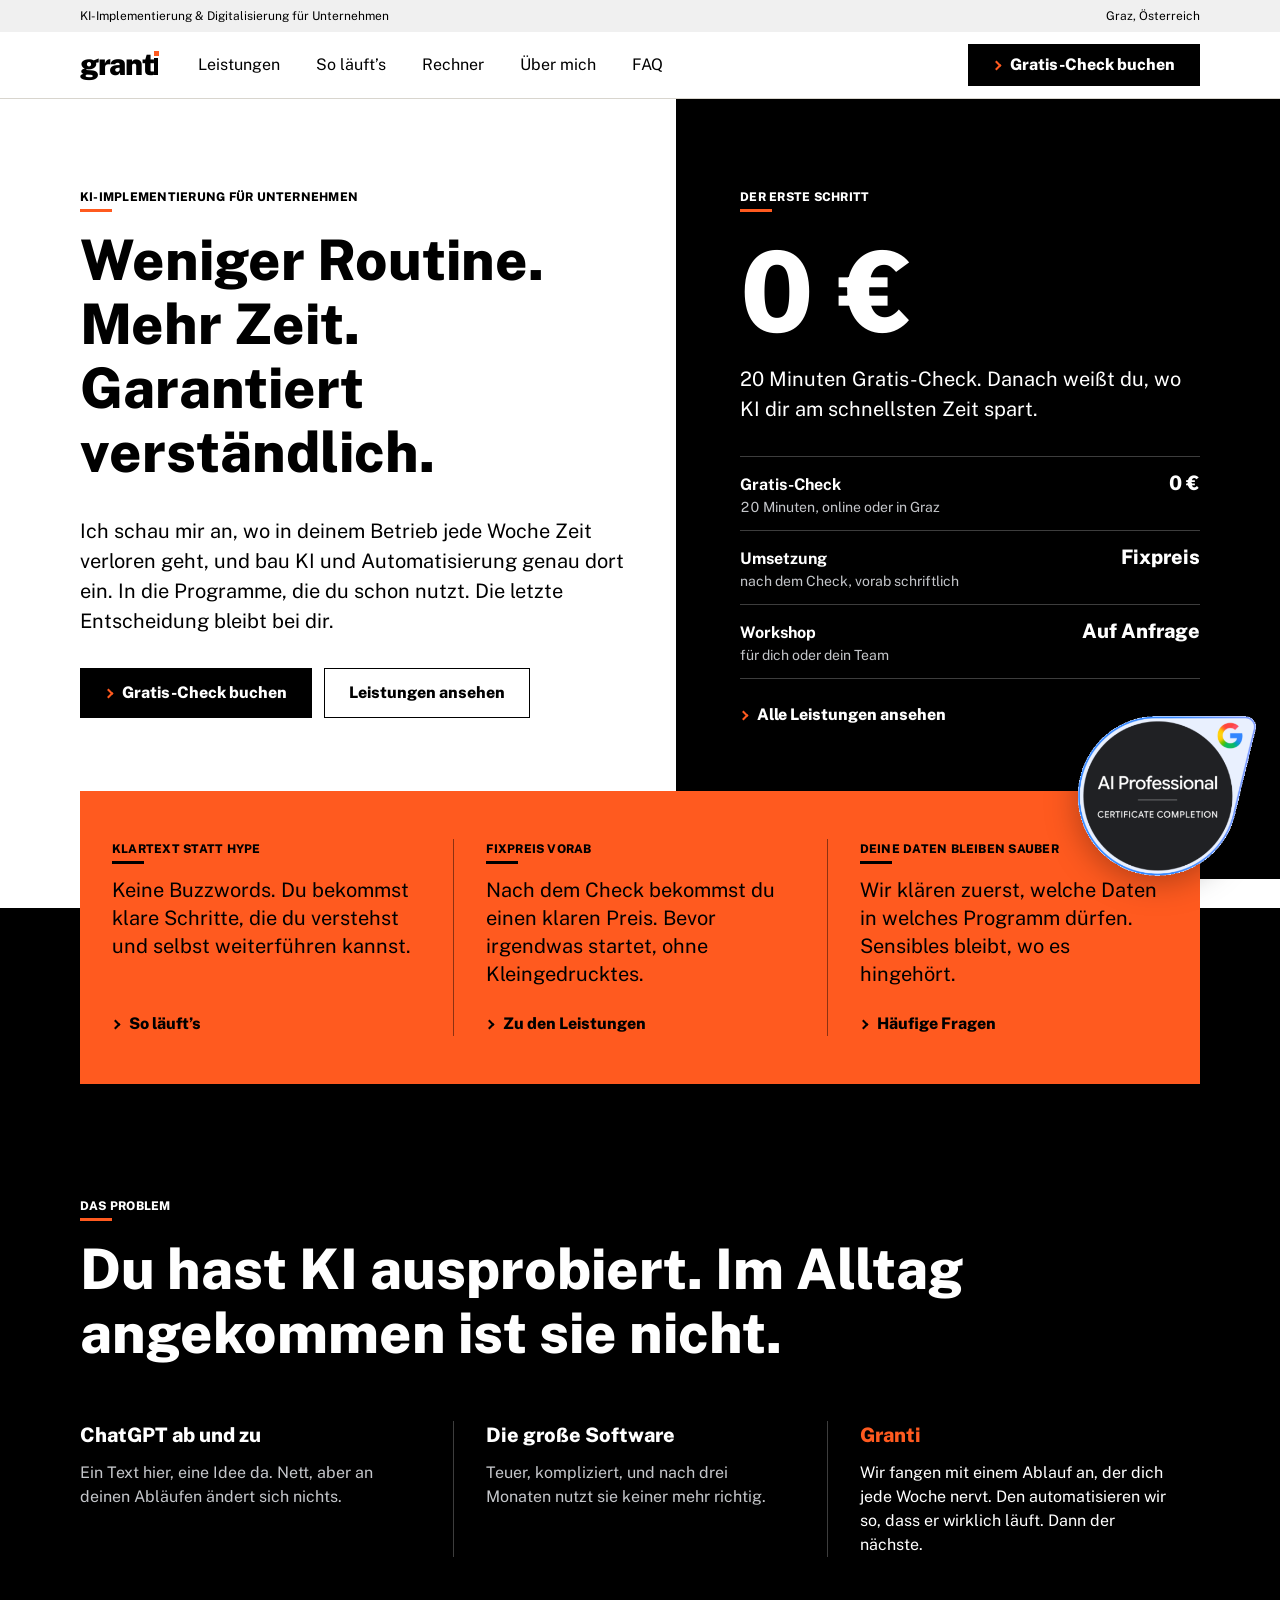
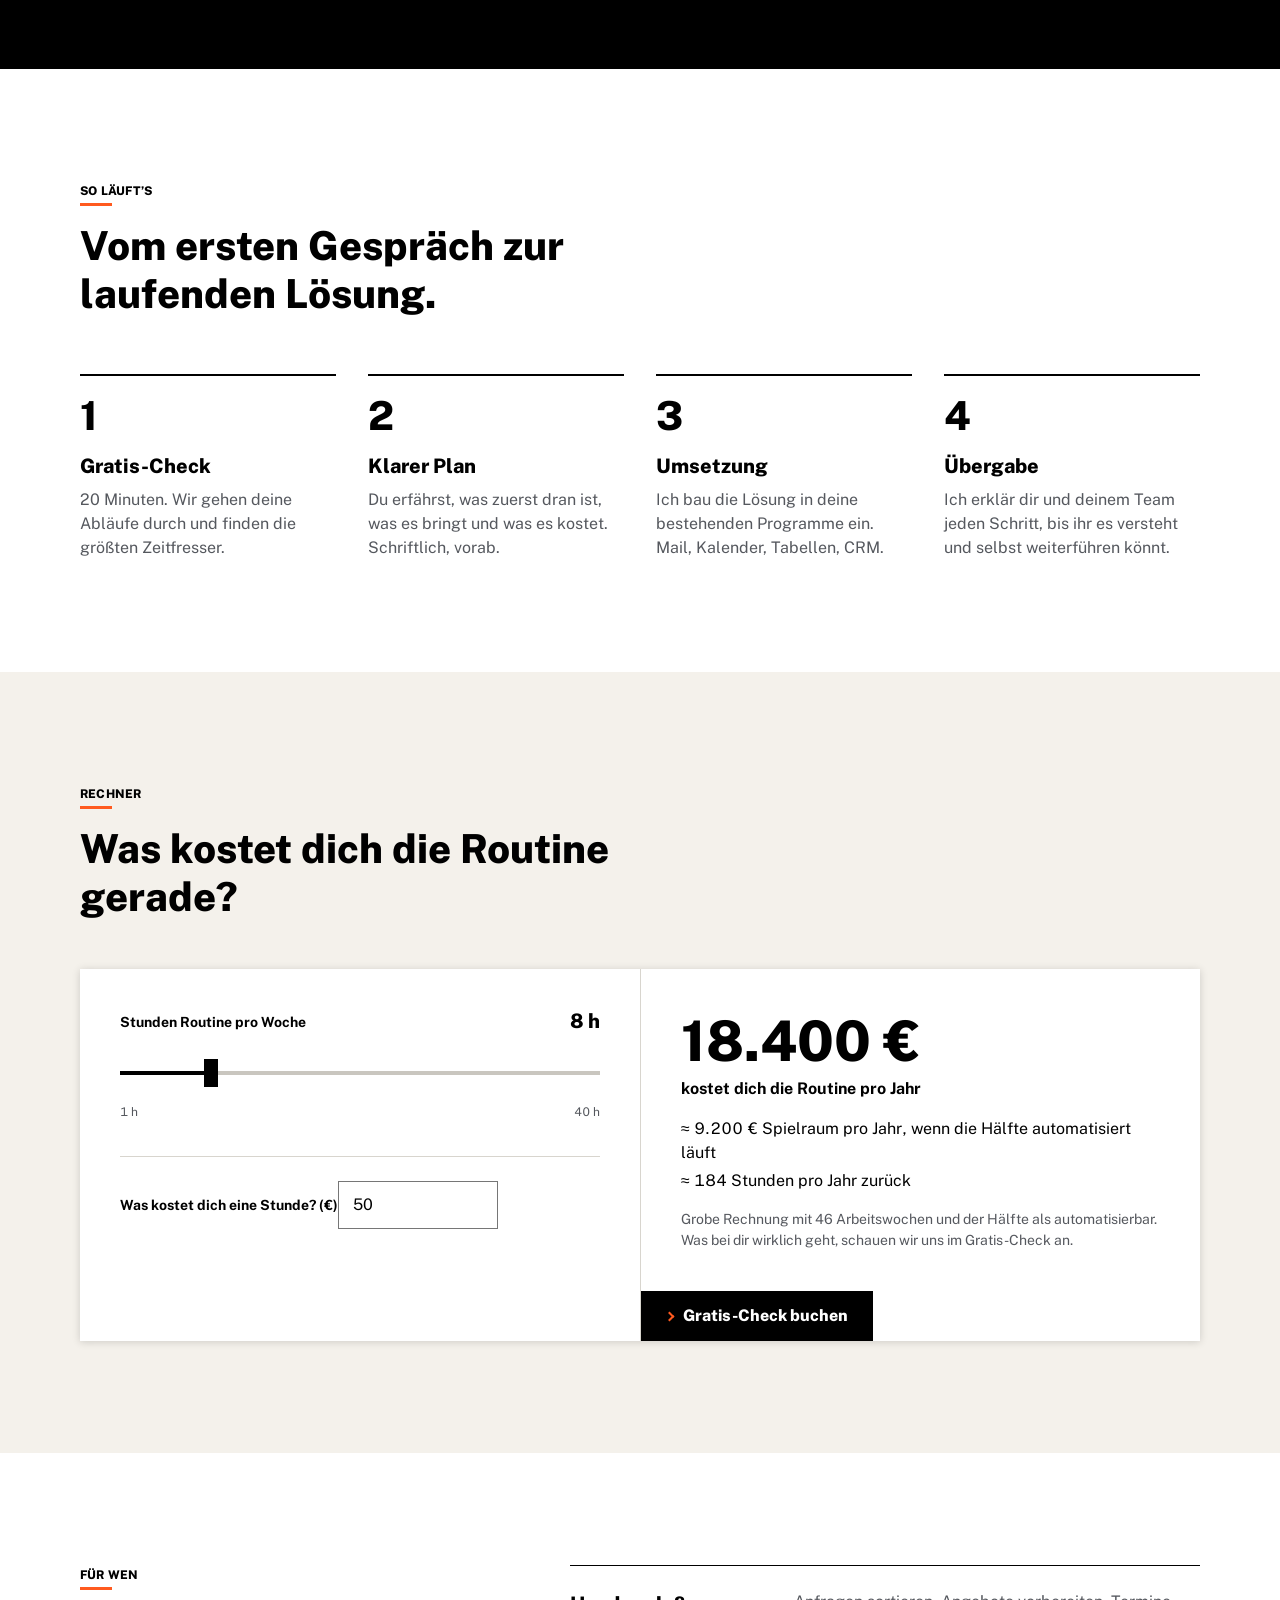
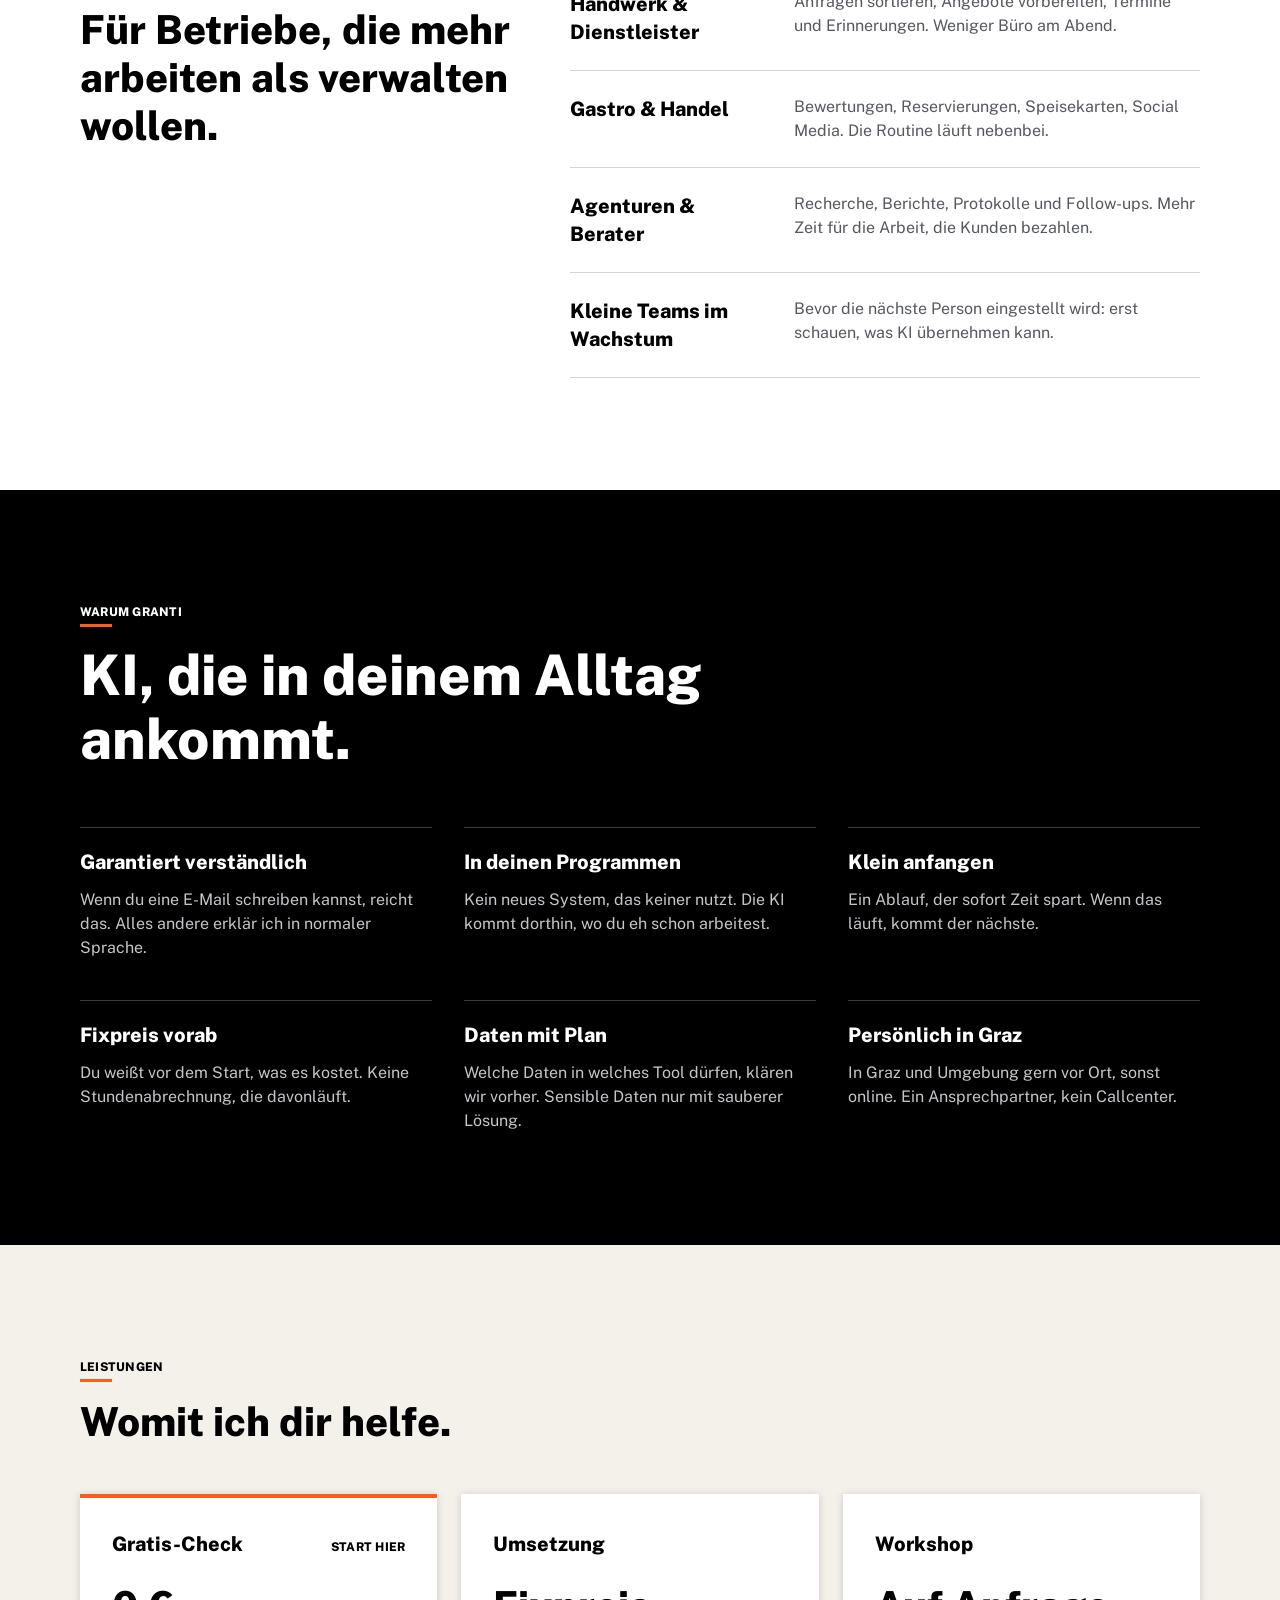
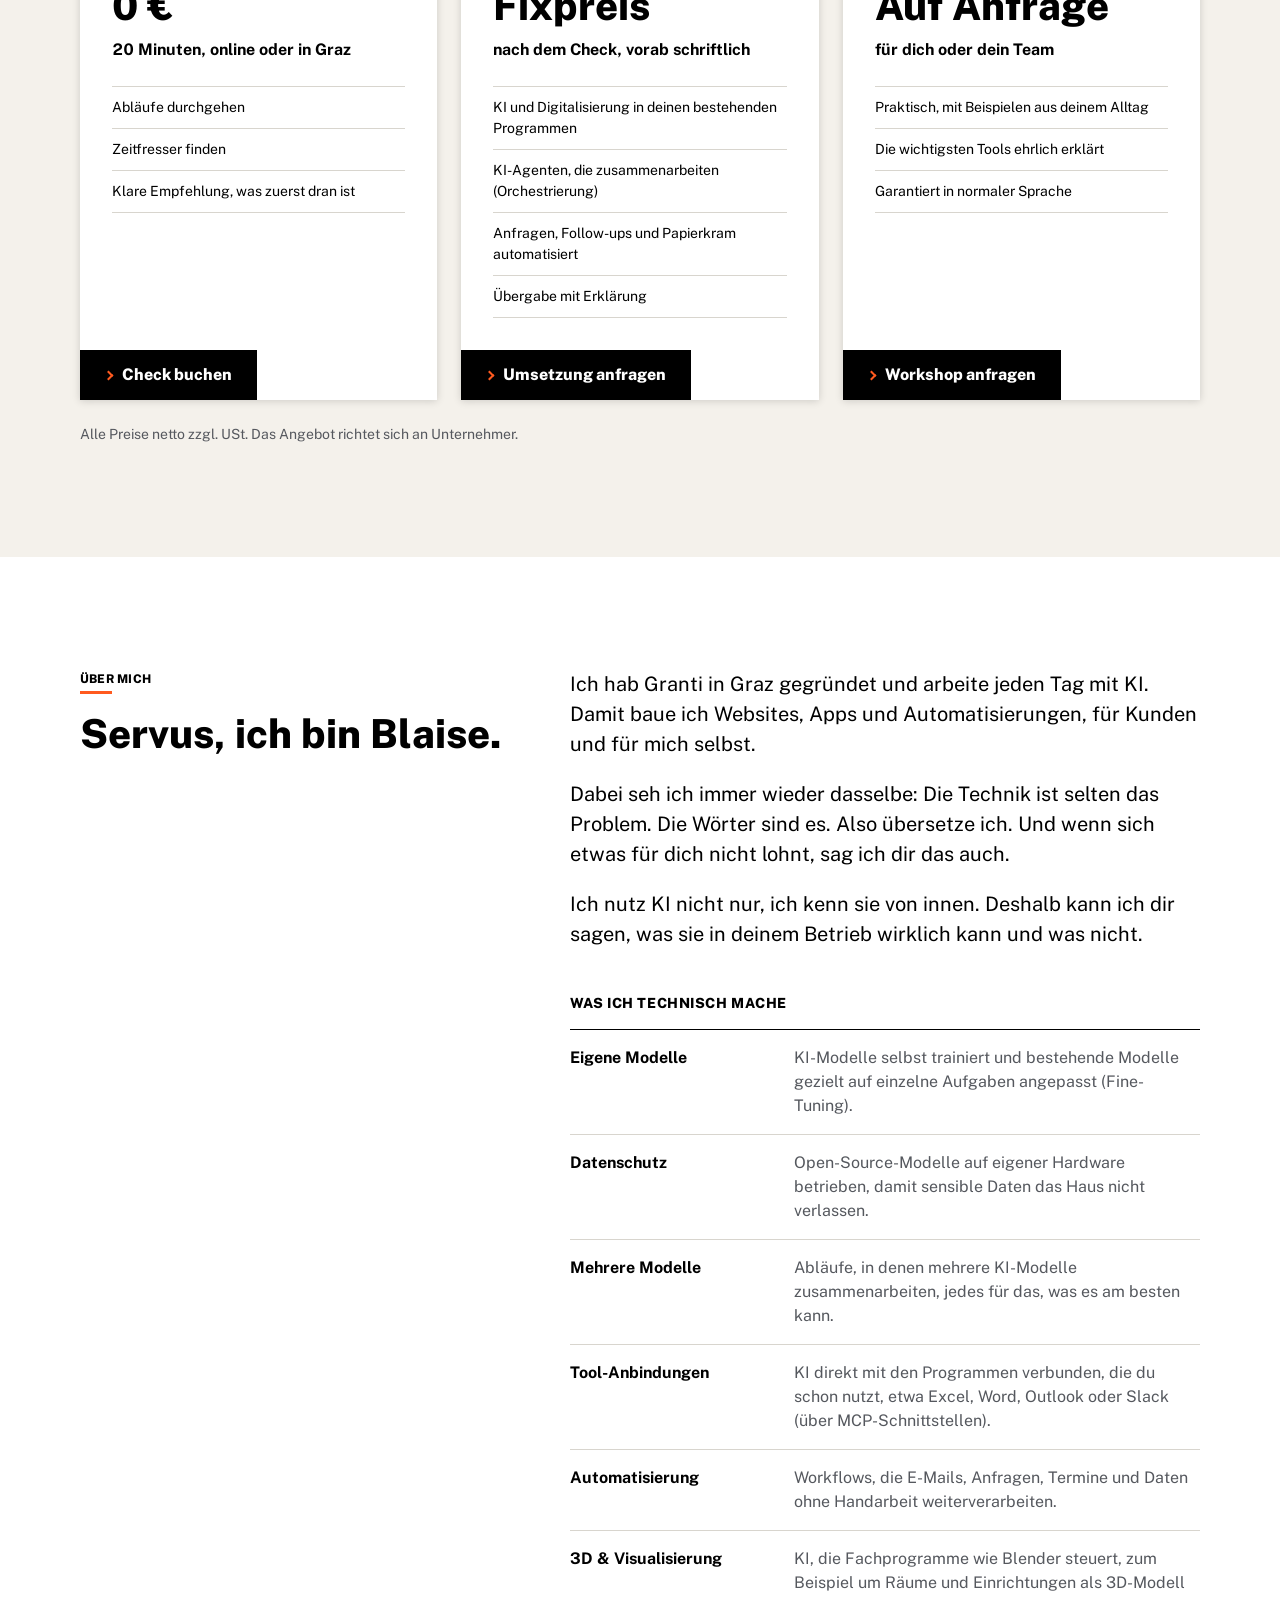
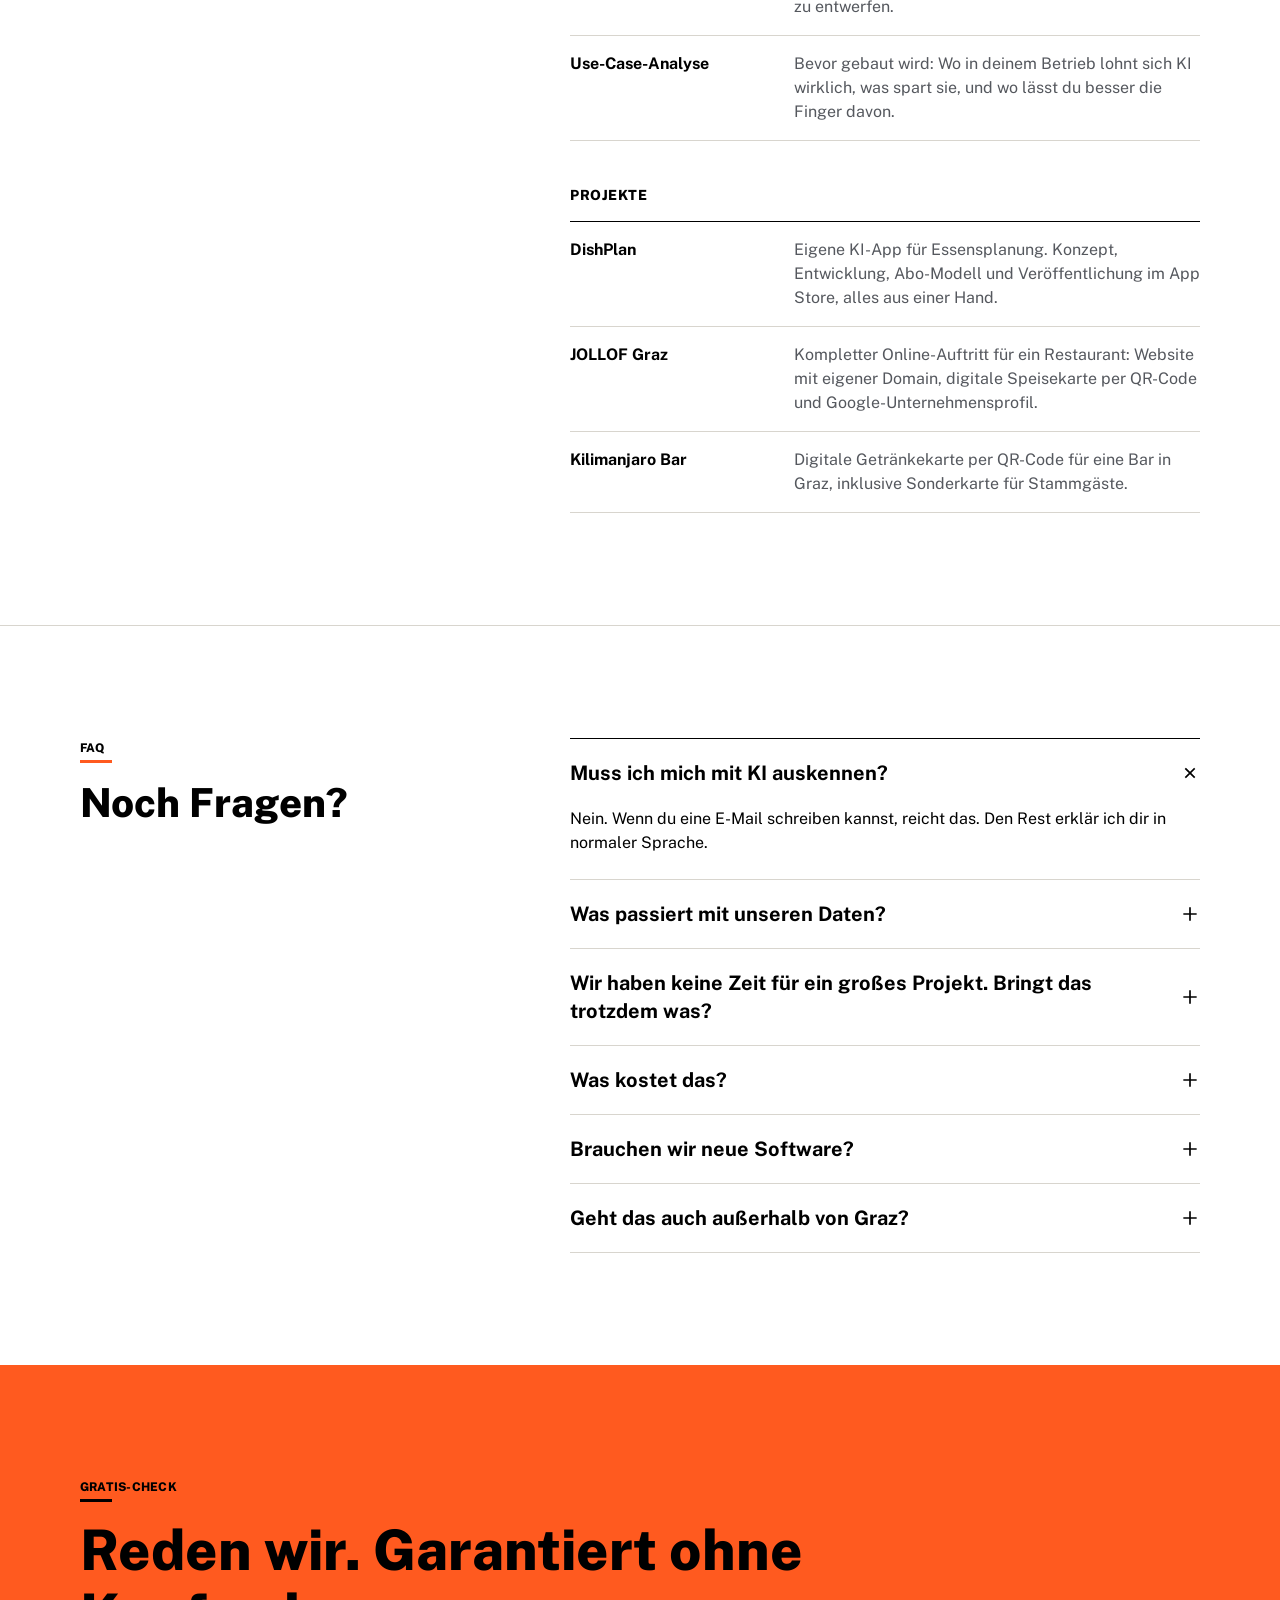
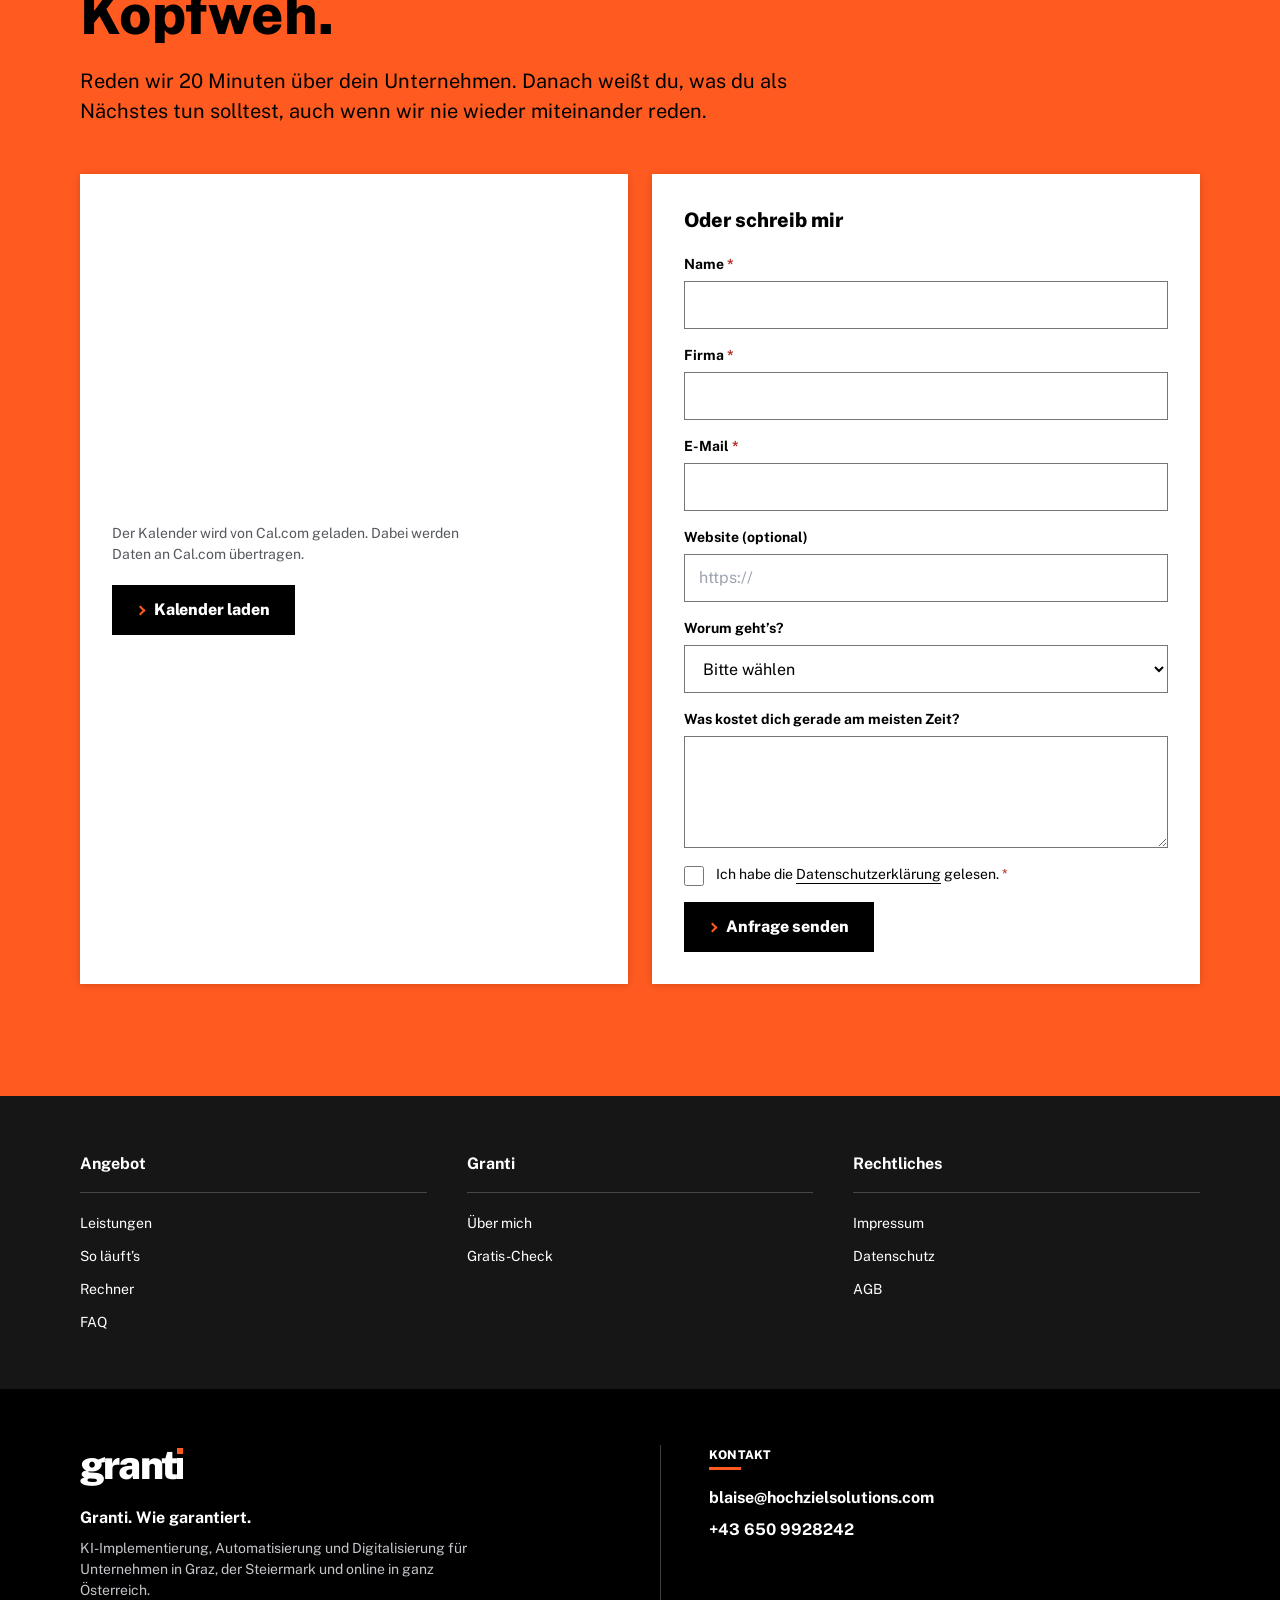
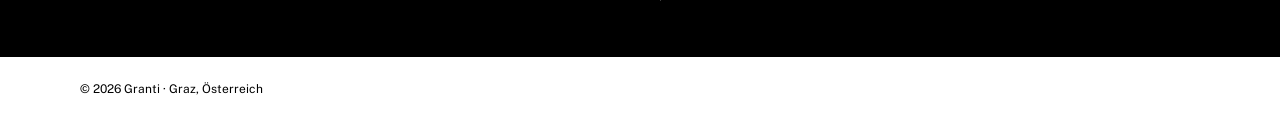
==== commit a62b71e7: "Google-AI-Badge schwebend unten rechts, groesser Co-Authored-By: Claude Opus 5.5 <noreply@anthropic." ====
--- a/agb/index.html
+++ b/agb/index.html
@@ -27,11 +27,11 @@
 {"@type":"Service","name":"KI-Implementierung und Automatisierung","serviceType":"KI-Implementierung","provider":{"@type":"Organization","name":"Granti"},"areaServed":"AT"}
 ]}
 </script>
-  <script type="module" crossorigin="" src="/assets/index-DZy55Ymd.js"></script>
-  <link rel="stylesheet" crossorigin="" href="/assets/index-CGymm6K-.css">
+  <script type="module" crossorigin="" src="/assets/index-CQGbqnMS.js"></script>
+  <link rel="stylesheet" crossorigin="" href="/assets/index-ZUz3gEgB.css">
 <link rel="preload" href="/assets/public-sans-latin-wght-normal-DdeTHZLK.woff2" as="font" type="font/woff2" crossorigin=""></head>
 <body>
-<div id="root"><a href="#inhalt" class="sr-only focus:not-sr-only focus:fixed focus:left-4 focus:top-4 focus:z-[60] btn btn-primary">Zum Inhalt springen</a><div class="wrap hidden h-8 items-center justify-between bg-[#f0f0f0] text-[12px] lg:flex"><span>KI-Implementierung &amp; Digitalisierung für Unternehmen</span><span>Graz, Österreich</span></div><header class="sticky top-0 z-40 border-b border-line bg-white"><div class="wrap flex h-[66px] items-center gap-10"><a class="mr-auto text-black no-underline lg:mr-0" aria-label="Granti, zur Startseite" href="/" data-discover="true"><span class="inline-flex items-baseline font-[850] leading-none tracking-[-.045em] text-[30px]" aria-label="granti">grant<span aria-hidden="true" class="relative ml-[.035em] inline-block h-[.535em] w-[.135em] bg-current"><span class="absolute left-[-.01em] top-[-.235em] h-[.155em] w-[.155em] bg-[#ff5a1f]"></span></span></span></a><nav aria-label="Hauptmenü" class="mr-auto hidden items-center gap-9 lg:flex"><a class="text-[16px] text-black no-underline underline-offset-[22px] hover:underline hover:decoration-2" href="/#leistungen" data-discover="true">Leistungen</a><a class="text-[16px] text-black no-underline underline-offset-[22px] hover:underline hover:decoration-2" href="/#ablauf" data-discover="true">So läuft’s</a><a class="text-[16px] text-black no-underline underline-offset-[22px] hover:underline hover:decoration-2" href="/#rechner" data-discover="true">Rechner</a><a class="text-[16px] text-black no-underline underline-offset-[22px] hover:underline hover:decoration-2" href="/#ueber-mich" data-discover="true">Über mich</a><a class="text-[16px] text-black no-underline underline-offset-[22px] hover:underline hover:decoration-2" href="/#faq" data-discover="true">FAQ</a></nav><a class="btn btn-primary hidden !min-h-[42px] !py-2 sm:inline-flex" href="/#termin" data-discover="true">Gratis-Check buchen</a><button type="button" class="btn btn-ghost !min-h-[44px] !w-[44px] !p-0 lg:hidden" aria-label="Menü öffnen" aria-expanded="false"><svg width="24" height="24" viewBox="0 0 24 24" fill="none" stroke="currentColor" stroke-width="2" stroke-linecap="square" aria-hidden="true"><path d="M4 7h16M4 12h16M4 17h16"></path></svg></button></div></header><main id="inhalt"><section class="wrap py-14 lg:py-20"><div class="max-w-[860px]"><h1>AGB</h1><div class="mt-10 grid gap-8 border-t border-black pt-8"><section><h2 class="!text-[20px] !leading-[28px]">Geltungsbereich</h2><div class="mt-3 grid gap-2"><p>Diese AGB gelten nur für Unternehmer. <span class="ph">[TEXT]</span></p></div></section><section><h2 class="!text-[20px] !leading-[28px]">Leistungsbeschreibung</h2><div class="mt-3 grid gap-2"><p><span class="ph">[TEXT]</span></p></div></section><section><h2 class="!text-[20px] !leading-[28px]">Angebot und Fixpreis</h2><div class="mt-3 grid gap-2"><p><span class="ph">[TEXT]</span></p></div></section><section><h2 class="!text-[20px] !leading-[28px]">Mitwirkung und Datenzugang</h2><div class="mt-3 grid gap-2"><p><span class="ph">[TEXT]</span></p></div></section><section><h2 class="!text-[20px] !leading-[28px]">Haftung</h2><div class="mt-3 grid gap-2"><p><span class="ph">[TEXT]</span></p></div></section><section><h2 class="!text-[20px] !leading-[28px]">Gerichtsstand</h2><div class="mt-3 grid gap-2"><p>Gerichtsstand ist Graz. <span class="ph">[TEXT]</span></p></div></section></div></div></section></main><footer><div class="on-ink wrap py-14"><nav aria-label="Fußzeile" class="grid gap-10 md:grid-cols-3"><div><p class="border-b border-line pb-4 font-bold">Angebot</p><ul class="mt-5 grid gap-3 text-[14px] leading-[21px]"><li><a class="text-white no-underline underline-offset-4 hover:underline" href="/#leistungen" data-discover="true">Leistungen</a></li><li><a class="text-white no-underline underline-offset-4 hover:underline" href="/#ablauf" data-discover="true">So läuft’s</a></li><li><a class="text-white no-underline underline-offset-4 hover:underline" href="/#rechner" data-discover="true">Rechner</a></li><li><a class="text-white no-underline underline-offset-4 hover:underline" href="/#faq" data-discover="true">FAQ</a></li></ul></div><div><p class="border-b border-line pb-4 font-bold">Granti</p><ul class="mt-5 grid gap-3 text-[14px] leading-[21px]"><li><a class="text-white no-underline underline-offset-4 hover:underline" href="/#ueber-mich" data-discover="true">Über mich</a></li><li><a class="text-white no-underline underline-offset-4 hover:underline" href="/#termin" data-discover="true">Gratis-Check</a></li></ul></div><div><p class="border-b border-line pb-4 font-bold">Rechtliches</p><ul class="mt-5 grid gap-3 text-[14px] leading-[21px]"><li><a class="text-white no-underline underline-offset-4 hover:underline" href="/impressum" data-discover="true">Impressum</a></li><li><a class="text-white no-underline underline-offset-4 hover:underline" href="/datenschutz" data-discover="true">Datenschutz</a></li><li><a class="text-white no-underline underline-offset-4 hover:underline" href="/agb" data-discover="true">AGB</a></li></ul></div></nav></div><div class="on-dark wrap grid gap-10 py-14 md:grid-cols-2"><div><span class="inline-flex items-baseline font-[850] leading-none tracking-[-.045em] text-[40px]" aria-label="granti">grant<span aria-hidden="true" class="relative ml-[.035em] inline-block h-[.535em] w-[.135em] bg-current"><span class="absolute left-[-.01em] top-[-.235em] h-[.155em] w-[.155em] bg-[#ff5a1f]"></span></span></span><p class="mt-5 font-bold">Granti. Wie garantiert.</p><p class="mt-2 max-w-[46ch] text-[14px] leading-[21px] text-muted">KI-Implementierung, Automatisierung und Digitalisierung für Unternehmen in Graz, der Steiermark und online in ganz Österreich.</p></div><div class="md:border-l md:border-line md:pl-12"><p class="eyebrow">Kontakt</p><p class="mt-4 font-bold"><a href="mailto:blaise@hochzielsolutions.com" class="text-white no-underline underline-offset-4 hover:underline">blaise@hochzielsolutions.com</a></p><p class="mt-2 font-bold"><a href="tel:+436509928242" class="text-white no-underline underline-offset-4 hover:underline">+43 650 9928242</a></p></div></div><div class="wrap flex flex-wrap items-center justify-between gap-4 py-5 text-[12px]"><span>© 2026 Granti · Graz, Österreich</span><div class="flex items-center gap-3" title="Google AI Professional Certificate (Google Career Certificates)"><img alt="Google AI Professional – Certificate Completion" width="240" height="216" class="h-20 w-auto" loading="lazy" src="/google-ai-badge.png"></div></div></footer></div>
+<div id="root"><a href="#inhalt" class="sr-only focus:not-sr-only focus:fixed focus:left-4 focus:top-4 focus:z-[60] btn btn-primary">Zum Inhalt springen</a><div class="wrap hidden h-8 items-center justify-between bg-[#f0f0f0] text-[12px] lg:flex"><span>KI-Implementierung &amp; Digitalisierung für Unternehmen</span><span>Graz, Österreich</span></div><header class="sticky top-0 z-40 border-b border-line bg-white"><div class="wrap flex h-[66px] items-center gap-10"><a class="mr-auto text-black no-underline lg:mr-0" aria-label="Granti, zur Startseite" href="/" data-discover="true"><span class="inline-flex items-baseline font-[850] leading-none tracking-[-.045em] text-[30px]" aria-label="granti">grant<span aria-hidden="true" class="relative ml-[.035em] inline-block h-[.535em] w-[.135em] bg-current"><span class="absolute left-[-.01em] top-[-.235em] h-[.155em] w-[.155em] bg-[#ff5a1f]"></span></span></span></a><nav aria-label="Hauptmenü" class="mr-auto hidden items-center gap-9 lg:flex"><a class="text-[16px] text-black no-underline underline-offset-[22px] hover:underline hover:decoration-2" href="/#leistungen" data-discover="true">Leistungen</a><a class="text-[16px] text-black no-underline underline-offset-[22px] hover:underline hover:decoration-2" href="/#ablauf" data-discover="true">So läuft’s</a><a class="text-[16px] text-black no-underline underline-offset-[22px] hover:underline hover:decoration-2" href="/#rechner" data-discover="true">Rechner</a><a class="text-[16px] text-black no-underline underline-offset-[22px] hover:underline hover:decoration-2" href="/#ueber-mich" data-discover="true">Über mich</a><a class="text-[16px] text-black no-underline underline-offset-[22px] hover:underline hover:decoration-2" href="/#faq" data-discover="true">FAQ</a></nav><a class="btn btn-primary hidden !min-h-[42px] !py-2 sm:inline-flex" href="/#termin" data-discover="true">Gratis-Check buchen</a><button type="button" class="btn btn-ghost !min-h-[44px] !w-[44px] !p-0 lg:hidden" aria-label="Menü öffnen" aria-expanded="false"><svg width="24" height="24" viewBox="0 0 24 24" fill="none" stroke="currentColor" stroke-width="2" stroke-linecap="square" aria-hidden="true"><path d="M4 7h16M4 12h16M4 17h16"></path></svg></button></div></header><main id="inhalt"><section class="wrap py-14 lg:py-20"><div class="max-w-[860px]"><h1>AGB</h1><div class="mt-10 grid gap-8 border-t border-black pt-8"><section><h2 class="!text-[20px] !leading-[28px]">Geltungsbereich</h2><div class="mt-3 grid gap-2"><p>Diese AGB gelten nur für Unternehmer. <span class="ph">[TEXT]</span></p></div></section><section><h2 class="!text-[20px] !leading-[28px]">Leistungsbeschreibung</h2><div class="mt-3 grid gap-2"><p><span class="ph">[TEXT]</span></p></div></section><section><h2 class="!text-[20px] !leading-[28px]">Angebot und Fixpreis</h2><div class="mt-3 grid gap-2"><p><span class="ph">[TEXT]</span></p></div></section><section><h2 class="!text-[20px] !leading-[28px]">Mitwirkung und Datenzugang</h2><div class="mt-3 grid gap-2"><p><span class="ph">[TEXT]</span></p></div></section><section><h2 class="!text-[20px] !leading-[28px]">Haftung</h2><div class="mt-3 grid gap-2"><p><span class="ph">[TEXT]</span></p></div></section><section><h2 class="!text-[20px] !leading-[28px]">Gerichtsstand</h2><div class="mt-3 grid gap-2"><p>Gerichtsstand ist Graz. <span class="ph">[TEXT]</span></p></div></section></div></div></section></main><footer><div class="on-ink wrap py-14"><nav aria-label="Fußzeile" class="grid gap-10 md:grid-cols-3"><div><p class="border-b border-line pb-4 font-bold">Angebot</p><ul class="mt-5 grid gap-3 text-[14px] leading-[21px]"><li><a class="text-white no-underline underline-offset-4 hover:underline" href="/#leistungen" data-discover="true">Leistungen</a></li><li><a class="text-white no-underline underline-offset-4 hover:underline" href="/#ablauf" data-discover="true">So läuft’s</a></li><li><a class="text-white no-underline underline-offset-4 hover:underline" href="/#rechner" data-discover="true">Rechner</a></li><li><a class="text-white no-underline underline-offset-4 hover:underline" href="/#faq" data-discover="true">FAQ</a></li></ul></div><div><p class="border-b border-line pb-4 font-bold">Granti</p><ul class="mt-5 grid gap-3 text-[14px] leading-[21px]"><li><a class="text-white no-underline underline-offset-4 hover:underline" href="/#ueber-mich" data-discover="true">Über mich</a></li><li><a class="text-white no-underline underline-offset-4 hover:underline" href="/#termin" data-discover="true">Gratis-Check</a></li></ul></div><div><p class="border-b border-line pb-4 font-bold">Rechtliches</p><ul class="mt-5 grid gap-3 text-[14px] leading-[21px]"><li><a class="text-white no-underline underline-offset-4 hover:underline" href="/impressum" data-discover="true">Impressum</a></li><li><a class="text-white no-underline underline-offset-4 hover:underline" href="/datenschutz" data-discover="true">Datenschutz</a></li><li><a class="text-white no-underline underline-offset-4 hover:underline" href="/agb" data-discover="true">AGB</a></li></ul></div></nav></div><div class="on-dark wrap grid gap-10 py-14 md:grid-cols-2"><div><span class="inline-flex items-baseline font-[850] leading-none tracking-[-.045em] text-[40px]" aria-label="granti">grant<span aria-hidden="true" class="relative ml-[.035em] inline-block h-[.535em] w-[.135em] bg-current"><span class="absolute left-[-.01em] top-[-.235em] h-[.155em] w-[.155em] bg-[#ff5a1f]"></span></span></span><p class="mt-5 font-bold">Granti. Wie garantiert.</p><p class="mt-2 max-w-[46ch] text-[14px] leading-[21px] text-muted">KI-Implementierung, Automatisierung und Digitalisierung für Unternehmen in Graz, der Steiermark und online in ganz Österreich.</p></div><div class="md:border-l md:border-line md:pl-12"><p class="eyebrow">Kontakt</p><p class="mt-4 font-bold"><a href="mailto:blaise@hochzielsolutions.com" class="text-white no-underline underline-offset-4 hover:underline">blaise@hochzielsolutions.com</a></p><p class="mt-2 font-bold"><a href="tel:+436509928242" class="text-white no-underline underline-offset-4 hover:underline">+43 650 9928242</a></p></div></div><div class="wrap flex flex-wrap items-center justify-between gap-4 py-5 text-[12px]"><span>© 2026 Granti · Graz, Österreich</span></div></footer><img alt="Google AI Professional – Certificate Completion" title="Google AI Professional Certificate (Google Career Certificates)" width="330" height="297" class="pointer-events-none fixed bottom-3 right-3 z-30 h-[104px] w-auto select-none drop-shadow-[0_6px_16px_rgba(0,0,0,0.3)] md:bottom-6 md:right-6 md:h-40" src="/google-ai-badge.png"></div>
 
 
 </body></html>
--- a/assets/index-ZUz3gEgB.css
+++ b/assets/index-ZUz3gEgB.css
@@ -0,0 +1 @@
+@font-face{font-family:Public Sans Variable;font-style:normal;font-display:swap;font-weight:100 900;src:url(/assets/public-sans-vietnamese-wght-normal-CtlIRbEm.woff2)format("woff2-variations");unicode-range:U+102-103,U+110-111,U+128-129,U+168-169,U+1A0-1A1,U+1AF-1B0,U+300-301,U+303-304,U+308-309,U+323,U+329,U+1EA0-1EF9,U+20AB}@font-face{font-family:Public Sans Variable;font-style:normal;font-display:swap;font-weight:100 900;src:url(/assets/public-sans-latin-ext-wght-normal-MQgHevqp.woff2)format("woff2-variations");unicode-range:U+100-2BA,U+2BD-2C5,U+2C7-2CC,U+2CE-2D7,U+2DD-2FF,U+304,U+308,U+329,U+1D00-1DBF,U+1E00-1E9F,U+1EF2-1EFF,U+2020,U+20A0-20AB,U+20AD-20C0,U+2113,U+2C60-2C7F,U+A720-A7FF}@font-face{font-family:Public Sans Variable;font-style:normal;font-display:swap;font-weight:100 900;src:url(/assets/public-sans-latin-wght-normal-DdeTHZLK.woff2)format("woff2-variations");unicode-range:U+??,U+131,U+152-153,U+2BB-2BC,U+2C6,U+2DA,U+2DC,U+304,U+308,U+329,U+2000-206F,U+20AC,U+2122,U+2191,U+2193,U+2212,U+2215,U+FEFF,U+FFFD}*,:before,:after,::backdrop{--tw-border-spacing-x:0;--tw-border-spacing-y:0;--tw-translate-x:0;--tw-translate-y:0;--tw-rotate:0;--tw-skew-x:0;--tw-skew-y:0;--tw-scale-x:1;--tw-scale-y:1;--tw-pan-x: ;--tw-pan-y: ;--tw-pinch-zoom: ;--tw-scroll-snap-strictness:proximity;--tw-gradient-from-position: ;--tw-gradient-via-position: ;--tw-gradient-to-position: ;--tw-ordinal: ;--tw-slashed-zero: ;--tw-numeric-figure: ;--tw-numeric-spacing: ;--tw-numeric-fraction: ;--tw-ring-inset: ;--tw-ring-offset-width:0px;--tw-ring-offset-color:#fff;--tw-ring-color:#3b82f680;--tw-ring-offset-shadow:0 0 #0000;--tw-ring-shadow:0 0 #0000;--tw-shadow:0 0 #0000;--tw-shadow-colored:0 0 #0000;--tw-blur: ;--tw-brightness: ;--tw-contrast: ;--tw-grayscale: ;--tw-hue-rotate: ;--tw-invert: ;--tw-saturate: ;--tw-sepia: ;--tw-drop-shadow: ;--tw-backdrop-blur: ;--tw-backdrop-brightness: ;--tw-backdrop-contrast: ;--tw-backdrop-grayscale: ;--tw-backdrop-hue-rotate: ;--tw-backdrop-invert: ;--tw-backdrop-opacity: ;--tw-backdrop-saturate: ;--tw-backdrop-sepia: ;--tw-contain-size: ;--tw-contain-layout: ;--tw-contain-paint: ;--tw-contain-style: }*,:before,:after{box-sizing:border-box;border:0 solid #e5e7eb}:before,:after{--tw-content:""}html,:host{-webkit-text-size-adjust:100%;tab-size:4;font-feature-settings:normal;font-variation-settings:normal;-webkit-tap-highlight-color:transparent;font-family:ui-sans-serif,system-ui,sans-serif,Apple Color Emoji,Segoe UI Emoji,Segoe UI Symbol,Noto Color Emoji;line-height:1.5}body{line-height:inherit;margin:0}hr{height:0;color:inherit;border-top-width:1px}abbr:where([title]){-webkit-text-decoration:underline dotted;text-decoration:underline dotted}h1,h2,h3,h4,h5,h6{font-size:inherit;font-weight:inherit}a{color:inherit;-webkit-text-decoration:inherit;text-decoration:inherit}b,strong{font-weight:bolder}code,kbd,samp,pre{font-feature-settings:normal;font-variation-settings:normal;font-family:ui-monospace,SFMono-Regular,Menlo,Monaco,Consolas,Liberation Mono,Courier New,monospace;font-size:1em}small{font-size:80%}sub,sup{vertical-align:baseline;font-size:75%;line-height:0;position:relative}sub{bottom:-.25em}sup{top:-.5em}table{text-indent:0;border-color:inherit;border-collapse:collapse}button,input,optgroup,select,textarea{font-feature-settings:inherit;font-variation-settings:inherit;font-family:inherit;font-size:100%;font-weight:inherit;line-height:inherit;letter-spacing:inherit;color:inherit;margin:0;padding:0}button,select{text-transform:none}button,input:where([type=button]),input:where([type=reset]),input:where([type=submit]){-webkit-appearance:button;background-color:#0000;background-image:none}:-moz-focusring{outline:auto}:-moz-ui-invalid{box-shadow:none}progress{vertical-align:baseline}::-webkit-inner-spin-button{height:auto}::-webkit-outer-spin-button{height:auto}[type=search]{-webkit-appearance:textfield;outline-offset:-2px}::-webkit-search-decoration{-webkit-appearance:none}::-webkit-file-upload-button{-webkit-appearance:button;font:inherit}summary{display:list-item}blockquote,dl,dd,h1,h2,h3,h4,h5,h6,hr,figure,p,pre{margin:0}fieldset{margin:0;padding:0}legend{padding:0}ol,ul,menu{margin:0;padding:0;list-style:none}dialog{padding:0}textarea{resize:vertical}input::-moz-placeholder{opacity:1;color:#9ca3af}textarea::-moz-placeholder{opacity:1;color:#9ca3af}input::placeholder,textarea::placeholder{opacity:1;color:#9ca3af}button,[role=button]{cursor:pointer}:disabled{cursor:default}img,svg,video,canvas,audio,iframe,embed,object{vertical-align:middle;display:block}img,video{max-width:100%;height:auto}[hidden]:where(:not([hidden=until-found])){display:none}.num{font-variant-numeric:lining-nums tabular-nums}.stat{font-variant-numeric:lining-nums;font-weight:800}.lead{font-size:16px;line-height:24px}@media (width>=768px){.lead{font-size:20px;line-height:30px}}.eyebrow{--eyebrow-line:var(--accent);letter-spacing:.02em;text-transform:uppercase;font-size:12px;font-weight:800;line-height:20px}.eyebrow:after{content:"";background:var(--eyebrow-line);width:32px;height:3px;margin-top:2px;display:block}.wrap{width:100%;padding-inline:var(--gutter)}.sec{padding-block:72px;position:relative}@media (width>=1024px){.sec{padding-block:112px}}.on-dark{--text:#fff;--muted:#c4c6ca;--line:#3d3d3d;--ph-fg:#ffc9b3;--ph-bg:#ff5a1f2e;color:#fff;background:#000}.on-ink{--text:#fff;--muted:#c4c6ca;--line:#474747;color:#fff;background:#161616}.on-stone{background:var(--stone)}.on-accent{--text:#000;--muted:#1c1c1c;--line:#00000073;background:var(--accent);color:#000}.on-accent .eyebrow{--eyebrow-line:#000}.card{--text:#000;--muted:#55585e;--line:#d8d5ce;--ph-fg:#8f2c05;--ph-bg:#ff5a1f1f;color:#000;background:#fff;box-shadow:0 1px 8px #00000029}.btn{text-align:left;cursor:pointer;border:1px solid #0000;border-radius:0;justify-content:center;align-items:center;gap:10px;min-height:48px;padding:12px 24px;font-size:16px;font-weight:800;line-height:24px;text-decoration:none;transition:background-color .12s,color .12s,border-color .12s;display:inline-flex}.btn-primary{color:#fff;background:#000;border-color:#000}.btn-primary:before,.link-arrow:before{content:"";border-top:2px solid var(--accent);border-right:2px solid var(--accent);flex:none;width:7px;height:7px;transform:rotate(45deg)}.btn-primary:hover{color:#000;background:#fff}.btn-ghost{color:var(--text);border-color:var(--text);background:0 0}.btn-ghost:hover{background:var(--text);color:#fff}.btn[disabled]{opacity:.6;cursor:wait}.link-arrow{color:inherit;align-items:center;gap:10px;font-weight:800;text-decoration:none;display:inline-flex}.link-arrow:hover{text-underline-offset:4px;text-decoration:underline}.on-accent .link-arrow:before{border-color:#000}.ph{color:var(--ph-fg);background:var(--ph-bg);border-bottom:1px dashed;padding-inline:2px}.field{gap:6px;display:grid}.field label,.label{font-size:14px;font-weight:700;line-height:21px}.\!label{font-size:14px!important;font-weight:700!important;line-height:21px!important}.input{width:100%;min-height:48px;font:inherit;color:#000;background:#fff;border:1px solid #767676;border-radius:0;padding:10px 14px;font-size:16px}.input:hover{border-color:#000}.input[aria-invalid=true]{border-color:var(--err);box-shadow:inset 0 0 0 1px var(--err)}textarea.input{resize:vertical;min-height:112px}.err{color:var(--err);font-size:14px;line-height:21px}.req{color:var(--err)}.check{accent-color:#000;flex:none;width:20px;height:20px;margin-top:2px}.sr-only{clip:rect(0, 0, 0, 0);white-space:nowrap;border-width:0;width:1px;height:1px;margin:-1px;padding:0;position:absolute;overflow:hidden}.pointer-events-none{pointer-events:none}.fixed{position:fixed}.absolute{position:absolute}.relative{position:relative}.sticky{position:sticky}.inset-0{inset:0}.-left-\[9999px\]{left:-9999px}.bottom-3{bottom:.75rem}.left-\[-\.01em\]{left:-.01em}.right-3{right:.75rem}.top-0{top:0}.top-\[-\.235em\]{top:-.235em}.z-30{z-index:30}.z-40{z-index:40}.z-50{z-index:50}.mb-3{margin-bottom:.75rem}.mb-4{margin-bottom:1rem}.mb-5{margin-bottom:1.25rem}.mb-6{margin-bottom:1.5rem}.ml-\[\.035em\]{margin-left:.035em}.mr-auto{margin-right:auto}.mt-1{margin-top:.25rem}.mt-10{margin-top:2.5rem}.mt-12{margin-top:3rem}.mt-14{margin-top:3.5rem}.mt-2{margin-top:.5rem}.mt-3{margin-top:.75rem}.mt-4{margin-top:1rem}.mt-5{margin-top:1.25rem}.mt-6{margin-top:1.5rem}.mt-8{margin-top:2rem}.mt-auto{margin-top:auto}.block{display:block}.inline-block{display:inline-block}.flex{display:flex}.inline-flex{display:inline-flex}.grid{display:grid}.hidden{display:none}.h-8{height:2rem}.h-\[\.155em\]{height:.155em}.h-\[\.535em\]{height:.535em}.h-\[100dvh\]{height:100dvh}.h-\[104px\]{height:104px}.h-\[66px\]{height:66px}.h-full{height:100%}.\!min-h-\[42px\]{min-height:42px!important}.\!min-h-\[44px\]{min-height:44px!important}.min-h-\[320px\]{min-height:320px}.min-h-\[660px\]{min-height:660px}.\!w-\[160px\]{width:160px!important}.\!w-\[44px\]{width:44px!important}.w-\[\.135em\]{width:.135em}.w-\[\.155em\]{width:.155em}.w-auto{width:auto}.w-full{width:100%}.max-w-\[24ch\]{max-width:24ch}.max-w-\[40ch\]{max-width:40ch}.max-w-\[46ch\]{max-width:46ch}.max-w-\[56ch\]{max-width:56ch}.max-w-\[60ch\]{max-width:60ch}.max-w-\[62ch\]{max-width:62ch}.max-w-\[860px\]{max-width:860px}.flex-1{flex:1}.flex-none{flex:none}.select-none{-webkit-user-select:none;user-select:none}.grid-cols-\[1fr_auto\]{grid-template-columns:1fr auto}.flex-col{flex-direction:column}.flex-wrap{flex-wrap:wrap}.items-start{align-items:flex-start}.items-end{align-items:flex-end}.items-center{align-items:center}.items-baseline{align-items:baseline}.items-stretch{align-items:stretch}.justify-center{justify-content:center}.justify-between{justify-content:space-between}.gap-1{gap:.25rem}.gap-10{gap:2.5rem}.gap-2{gap:.5rem}.gap-3{gap:.75rem}.gap-4{gap:1rem}.gap-5{gap:1.25rem}.gap-6{gap:1.5rem}.gap-8{gap:2rem}.gap-9{gap:2.25rem}.gap-x-6{-moz-column-gap:1.5rem;column-gap:1.5rem}.gap-x-8{-moz-column-gap:2rem;column-gap:2rem}.gap-y-10{row-gap:2.5rem}.self-start{align-self:flex-start}.justify-self-start{justify-self:start}.overflow-y-auto{overflow-y:auto}.break-words{overflow-wrap:break-word}.border-b{border-bottom-width:1px}.border-l-4{border-left-width:4px}.border-t{border-top-width:1px}.border-t-2{border-top-width:2px}.border-t-4{border-top-width:4px}.border-accent{border-color:var(--accent)}.border-black{--tw-border-opacity:1;border-color:rgb(0 0 0/var(--tw-border-opacity,1))}.border-line{border-color:var(--line)}.border-transparent{border-color:#0000}.bg-\[\#f0f0f0\]{--tw-bg-opacity:1;background-color:rgb(240 240 240/var(--tw-bg-opacity,1))}.bg-\[\#ff5a1f\]{--tw-bg-opacity:1;background-color:rgb(255 90 31/var(--tw-bg-opacity,1))}.bg-current{background-color:currentColor}.bg-white{--tw-bg-opacity:1;background-color:rgb(255 255 255/var(--tw-bg-opacity,1))}.\!p-0{padding:0!important}.p-4{padding:1rem}.p-6{padding:1.5rem}.p-8{padding:2rem}.\!py-2{padding-top:.5rem!important;padding-bottom:.5rem!important}.px-4{padding-left:1rem;padding-right:1rem}.py-10{padding-top:2.5rem;padding-bottom:2.5rem}.py-12{padding-top:3rem;padding-bottom:3rem}.py-14{padding-top:3.5rem;padding-bottom:3.5rem}.py-2\.5{padding-top:.625rem;padding-bottom:.625rem}.py-3{padding-top:.75rem;padding-bottom:.75rem}.py-4{padding-top:1rem;padding-bottom:1rem}.py-5{padding-top:1.25rem;padding-bottom:1.25rem}.py-6{padding-top:1.5rem;padding-bottom:1.5rem}.py-8{padding-top:2rem;padding-bottom:2rem}.pb-12{padding-bottom:3rem}.pb-4{padding-bottom:1rem}.pb-6{padding-bottom:1.5rem}.pl-5{padding-left:1.25rem}.pt-12{padding-top:3rem}.pt-4{padding-top:1rem}.pt-5{padding-top:1.25rem}.pt-6{padding-top:1.5rem}.pt-8{padding-top:2rem}.text-center{text-align:center}.\!text-\[20px\]{font-size:20px!important}.text-\[12px\]{font-size:12px}.text-\[14px\]{font-size:14px}.text-\[16px\]{font-size:16px}.text-\[20px\]{font-size:20px}.text-\[30px\]{font-size:30px}.text-\[40px\]{font-size:40px}.text-\[72px\]{font-size:72px}.font-\[850\]{font-weight:850}.font-bold{font-weight:700}.font-extrabold{font-weight:800}.uppercase{text-transform:uppercase}.\!leading-\[28px\]{line-height:28px!important}.leading-5{line-height:1.25rem}.leading-\[21px\]{line-height:21px}.leading-\[28px\]{line-height:28px}.leading-\[48px\]{line-height:48px}.leading-none{line-height:1}.tracking-\[-\.045em\]{letter-spacing:-.045em}.tracking-\[\.02em\]{letter-spacing:.02em}.tracking-\[\.04em\]{letter-spacing:.04em}.text-accent{color:var(--accent)}.text-black{--tw-text-opacity:1;color:rgb(0 0 0/var(--tw-text-opacity,1))}.text-muted{color:var(--muted)}.text-ok{color:var(--ok)}.text-white{--tw-text-opacity:1;color:rgb(255 255 255/var(--tw-text-opacity,1))}.underline{text-decoration-line:underline}.no-underline{text-decoration-line:none}.underline-offset-4{text-underline-offset:4px}.underline-offset-\[22px\]{text-underline-offset:22px}.drop-shadow-\[0_6px_16px_rgba\(0\,0\,0\,0\.3\)\]{--tw-drop-shadow:drop-shadow(0 6px 16px #0000004d);filter:var(--tw-blur) var(--tw-brightness) var(--tw-contrast) var(--tw-grayscale) var(--tw-hue-rotate) var(--tw-invert) var(--tw-saturate) var(--tw-sepia) var(--tw-drop-shadow)}.grayscale{--tw-grayscale:grayscale(100%);filter:var(--tw-blur) var(--tw-brightness) var(--tw-contrast) var(--tw-grayscale) var(--tw-hue-rotate) var(--tw-invert) var(--tw-saturate) var(--tw-sepia) var(--tw-drop-shadow)}.filter{filter:var(--tw-blur) var(--tw-brightness) var(--tw-contrast) var(--tw-grayscale) var(--tw-hue-rotate) var(--tw-invert) var(--tw-saturate) var(--tw-sepia) var(--tw-drop-shadow)}.transition{transition-property:color,background-color,border-color,text-decoration-color,fill,stroke,opacity,box-shadow,transform,filter,-webkit-backdrop-filter,backdrop-filter;transition-duration:.15s;transition-timing-function:cubic-bezier(.4,0,.2,1)}:root{--gutter:16px;--stone:#f4f1eb;--text:#000;--muted:#55585e;--line:#d8d5ce;--accent:#ff5a1f;--err:#b3261e;--ok:#0b6b35;--ph-fg:#8f2c05;--ph-bg:#ff5a1f1f}@media (width>=640px){:root{--gutter:32px}}@media (width>=1024px){:root{--gutter:48px}}@media (width>=1280px){:root{--gutter:80px}}@media (width>=1440px){:root{--gutter:calc((100vw - 1280px) / 2)}}html{scroll-behavior:smooth;-webkit-text-size-adjust:100%;scroll-padding-top:88px}body{color:#000;background:#fff;margin:0;font-family:Public Sans Variable,Arial,sans-serif;font-size:16px;line-height:24px;overflow-x:hidden}h1,h2,h3{letter-spacing:normal;font-weight:800}h1{overflow-wrap:break-word;font-size:32px;line-height:40px}h2{font-size:32px;line-height:40px}h3{font-size:20px;line-height:28px}@media (width>=768px){h1{font-size:56px;line-height:64px}h2{font-size:40px;line-height:48px}h2.h-xl{font-size:56px;line-height:64px}}:focus-visible{outline-offset:2px;outline:2px solid #1a56c4}.on-dark :focus-visible,.on-ink :focus-visible{outline-color:#fff}.on-accent :focus-visible{outline-color:#000}.card :focus-visible{outline-color:#1a56c4}::selection{background:var(--accent);color:#000}.band-wrap .wrap{padding-inline:0}@media (width>=1024px){.band-wrap{z-index:1;background:linear-gradient(#0000 0 40%,#000 40%);margin-top:-88px;position:relative}.band-wrap .wrap{padding-inline:var(--gutter)}}input[type=range].range{appearance:none;cursor:pointer;background:0 0;width:100%;height:32px}.range::-webkit-slider-runnable-track{background:linear-gradient(90deg, #000 var(--pct,50%), #c9c6bf var(--pct,50%));height:4px}.range::-moz-range-track{background:#c9c6bf;height:4px}.range::-moz-range-progress{background:#000;height:4px}.range::-webkit-slider-thumb{-webkit-appearance:none;background:#000;border:0;border-radius:0;width:14px;height:28px;margin-top:-12px}.range::-moz-range-thumb{background:#000;border:0;border-radius:0;width:14px;height:28px}.acc-trigger{text-align:left;width:100%;color:var(--text);cursor:pointer;background:0 0;border:0;justify-content:space-between;align-items:center;gap:16px;padding:20px 0;font-size:20px;font-weight:700;line-height:28px;display:flex}.acc-trigger:hover{text-underline-offset:4px;text-decoration:underline}.acc-trigger svg{flex:none;transition:transform .15s}.acc-trigger[data-state=open] svg{transform:rotate(45deg)}@media (prefers-reduced-motion:reduce){html{scroll-behavior:auto}*,:before,:after{transition:none!important;animation:none!important}}.hover\:underline:hover{text-decoration-line:underline}.hover\:decoration-2:hover{text-decoration-thickness:2px}.focus\:not-sr-only:focus{clip:auto;white-space:normal;width:auto;height:auto;margin:0;padding:0;position:static;overflow:visible}.focus\:fixed:focus{position:fixed}.focus\:left-4:focus{left:1rem}.focus\:top-4:focus{top:1rem}.focus\:z-\[60\]:focus{z-index:60}@media (width>=640px){.sm\:inline-flex{display:inline-flex}.sm\:grid-cols-2{grid-template-columns:repeat(2,minmax(0,1fr))}.sm\:grid-cols-\[200px_1fr\]{grid-template-columns:200px 1fr}.sm\:gap-6{gap:1.5rem}}@media (width>=768px){.md\:bottom-6{bottom:1.5rem}.md\:right-6{right:1.5rem}.md\:block{display:block}.md\:h-40{height:10rem}.md\:grid-cols-2{grid-template-columns:repeat(2,minmax(0,1fr))}.md\:grid-cols-3{grid-template-columns:repeat(3,minmax(0,1fr))}.md\:gap-0{gap:0}.md\:border-l{border-left-width:1px}.md\:border-t-0{border-top-width:0}.md\:border-line{border-color:var(--line)}.md\:p-10{padding:2.5rem}.md\:p-8{padding:2rem}.md\:pl-12{padding-left:3rem}.md\:pl-8{padding-left:2rem}.md\:pr-8{padding-right:2rem}.md\:pt-0{padding-top:0}.md\:text-\[56px\]{font-size:56px}.md\:leading-\[64px\]{line-height:64px}}@media (width>=1024px){.lg\:mr-0{margin-right:0}.lg\:flex{display:flex}.lg\:grid{display:grid}.lg\:hidden{display:none}.lg\:grid-cols-2{grid-template-columns:repeat(2,minmax(0,1fr))}.lg\:grid-cols-3{grid-template-columns:repeat(3,minmax(0,1fr))}.lg\:grid-cols-4{grid-template-columns:repeat(4,minmax(0,1fr))}.lg\:grid-cols-\[1\.12fr_1fr\]{grid-template-columns:1.12fr 1fr}.lg\:grid-cols-\[5fr_7fr\]{grid-template-columns:5fr 7fr}.lg\:gap-8{gap:2rem}.lg\:border-l{border-left-width:1px}.lg\:border-t-0{border-top-width:0}.lg\:px-0{padding-left:0;padding-right:0}.lg\:px-8{padding-left:2rem;padding-right:2rem}.lg\:py-0{padding-top:0;padding-bottom:0}.lg\:py-12{padding-top:3rem;padding-bottom:3rem}.lg\:py-20{padding-top:5rem;padding-bottom:5rem}.lg\:\!pl-16{padding-left:4rem!important}.lg\:\!pr-8{padding-right:2rem!important}.lg\:pb-\[152px\]{padding-bottom:152px}.lg\:pt-\[88px\]{padding-top:88px}.lg\:text-\[112px\]{font-size:112px}}
